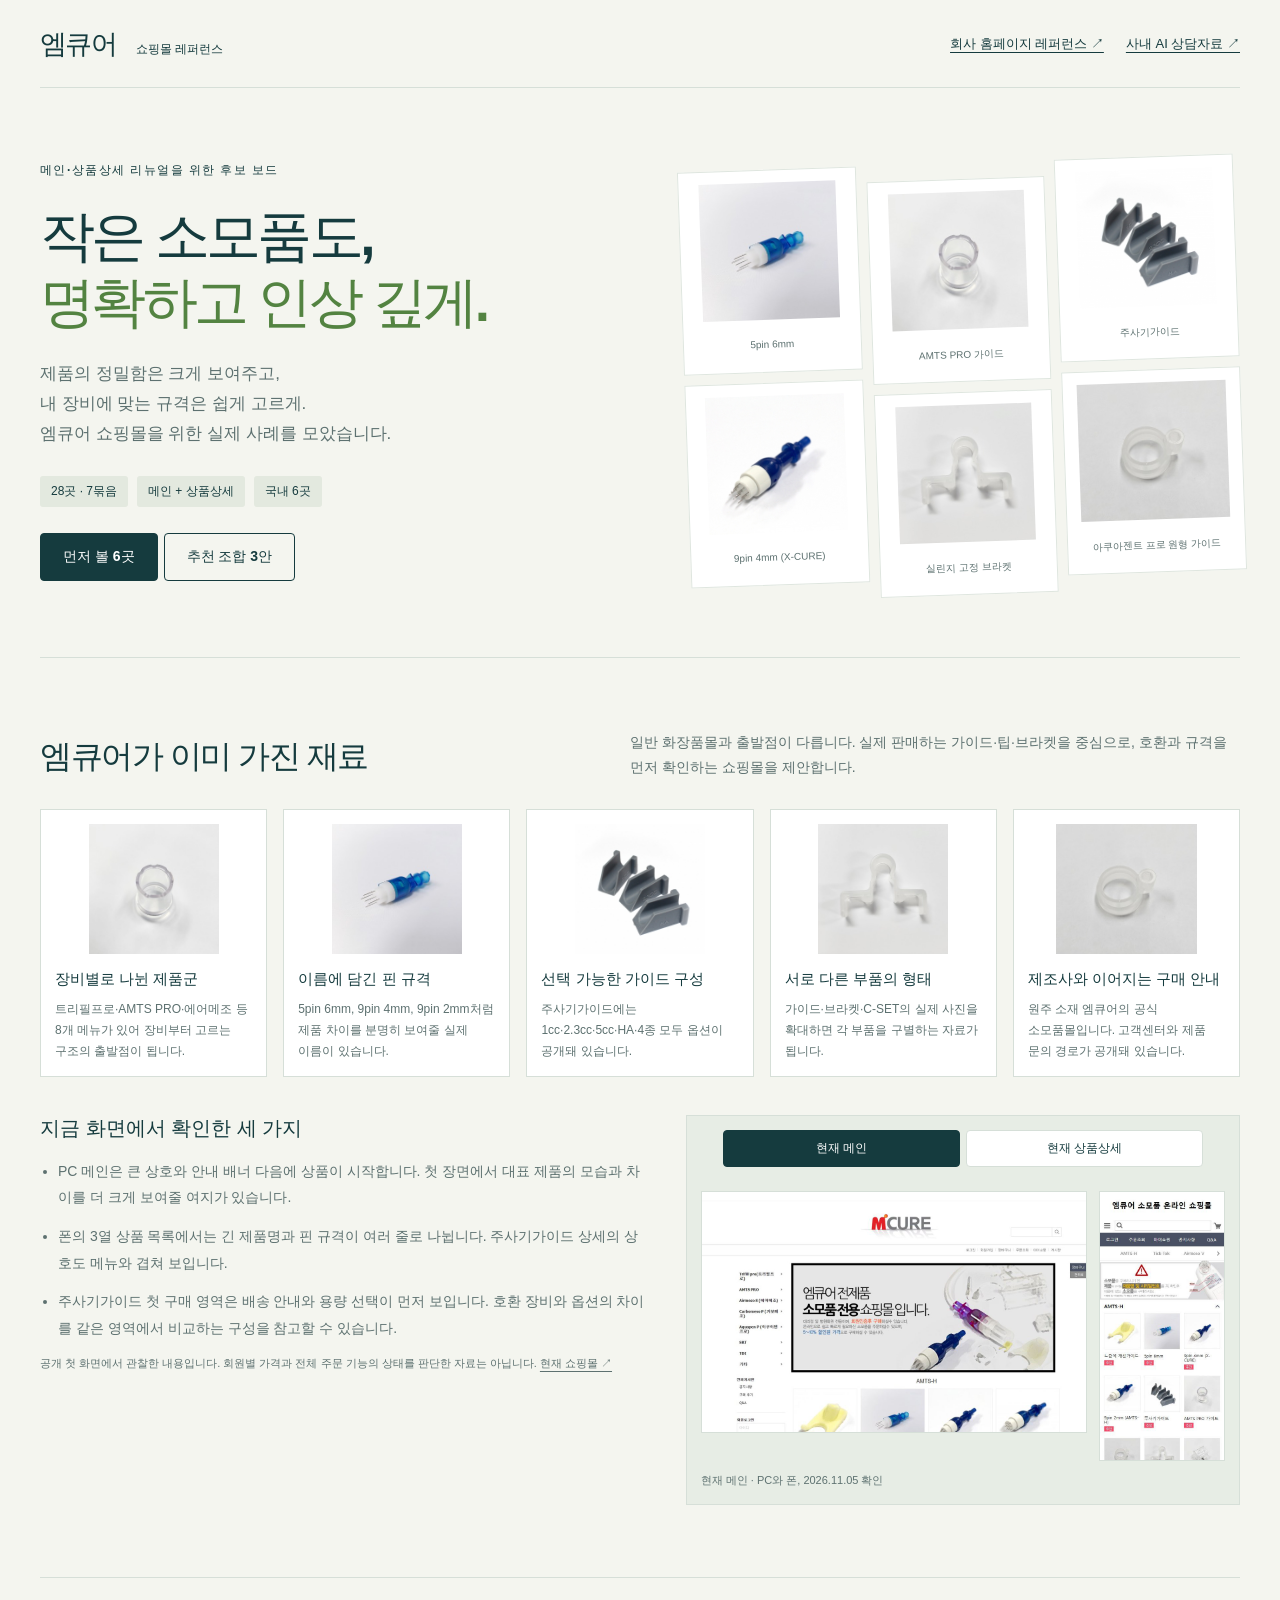
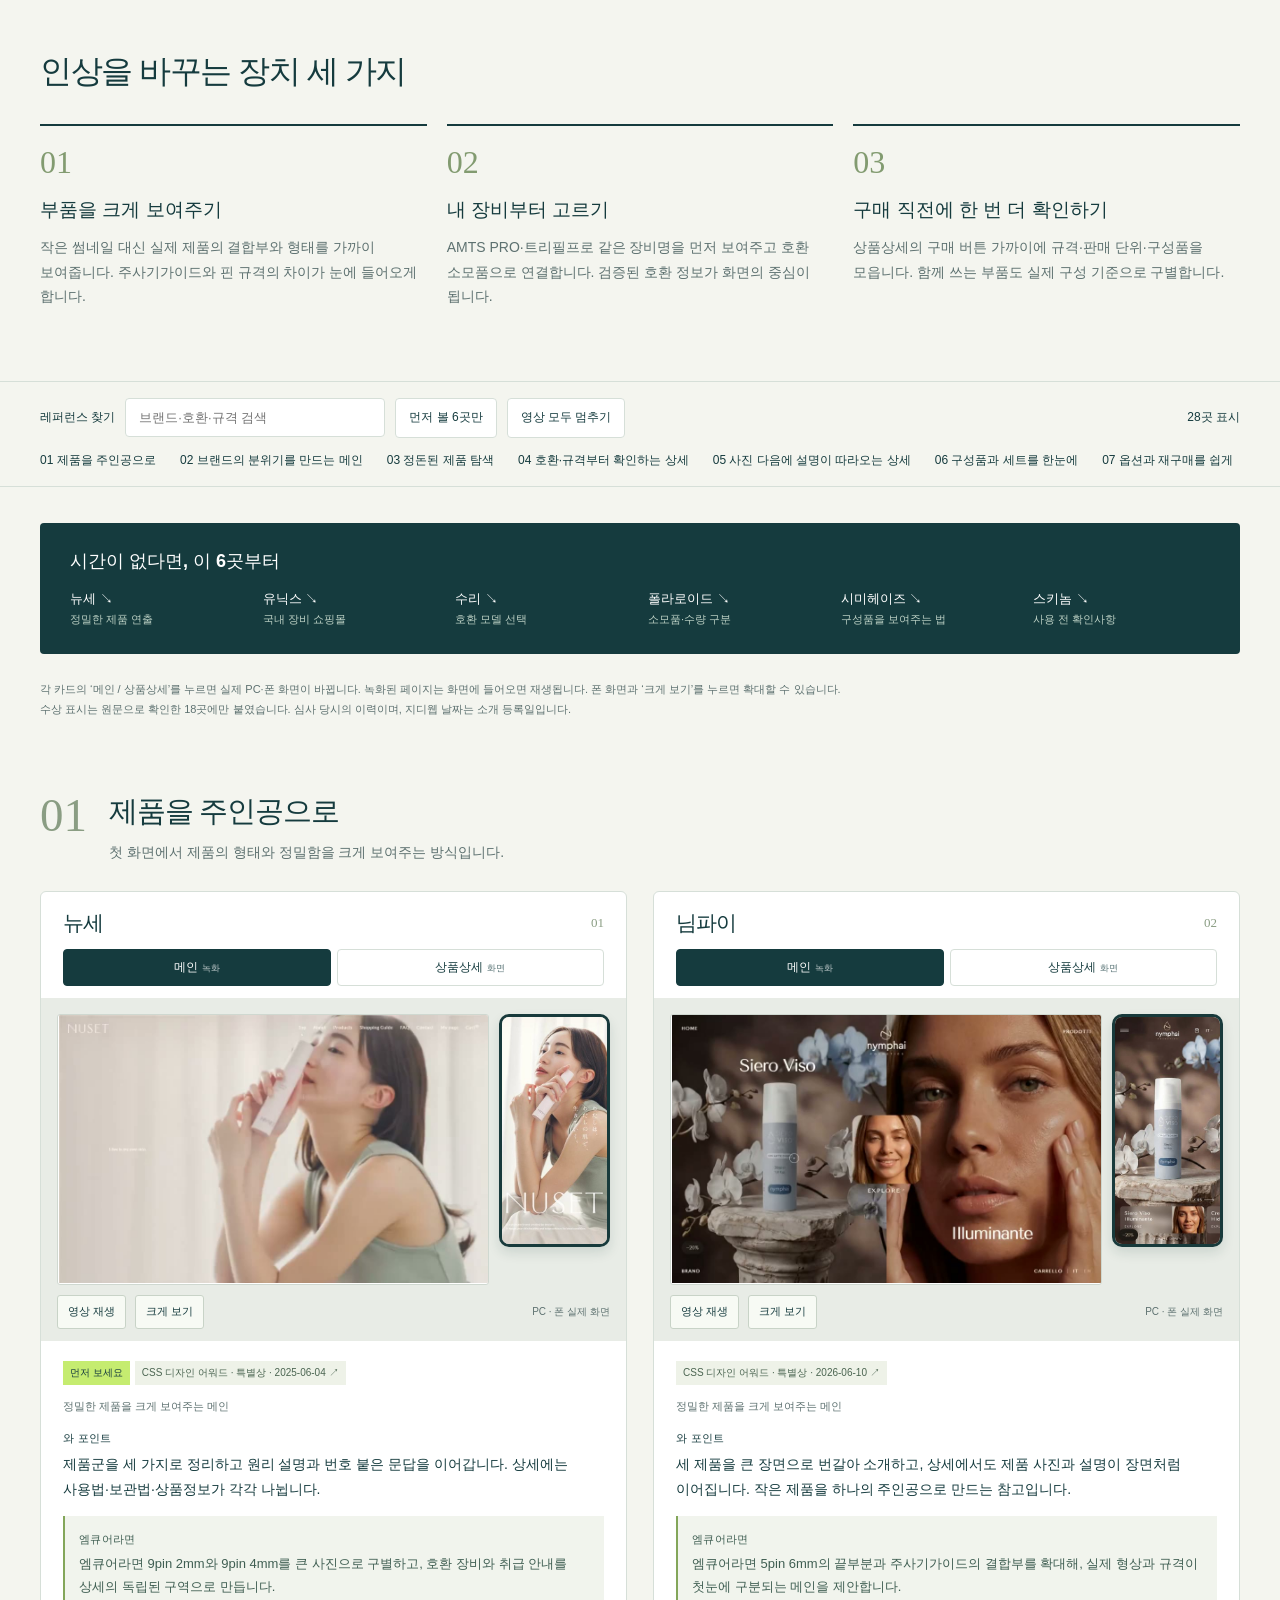
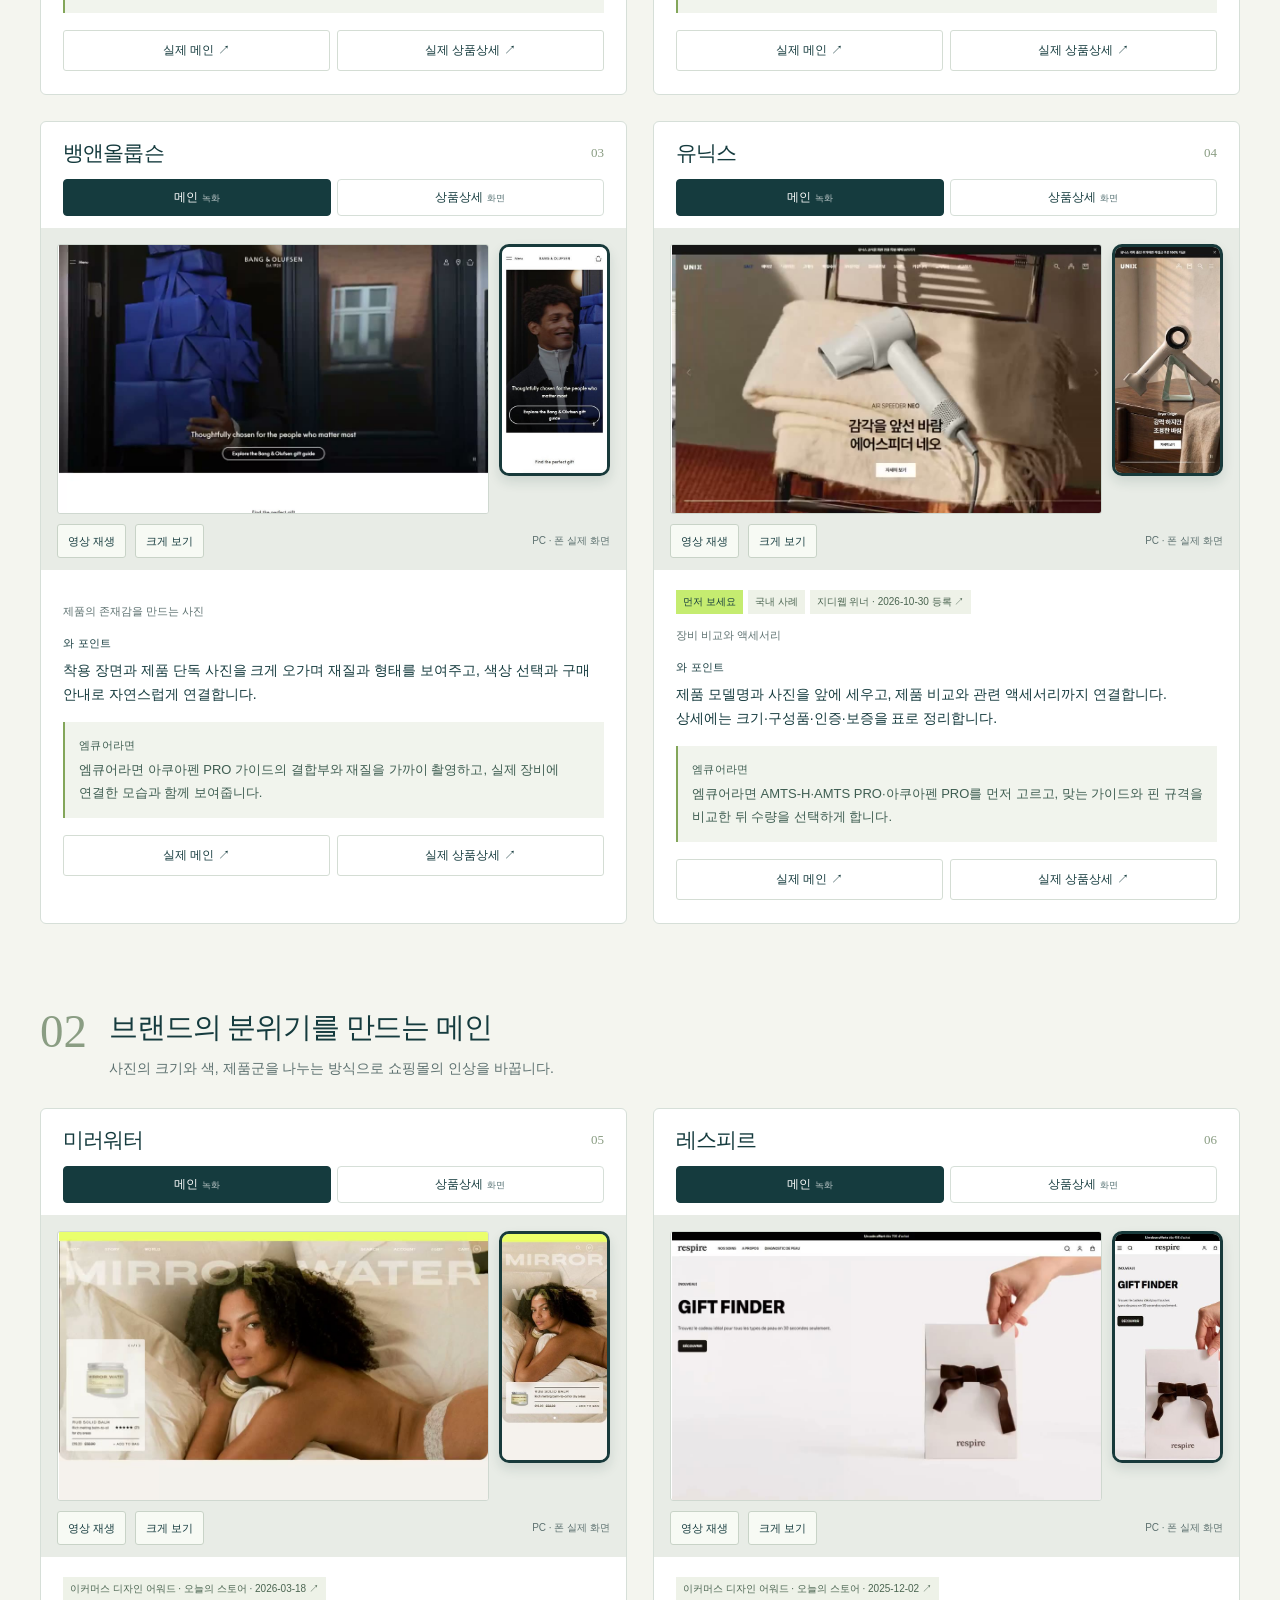
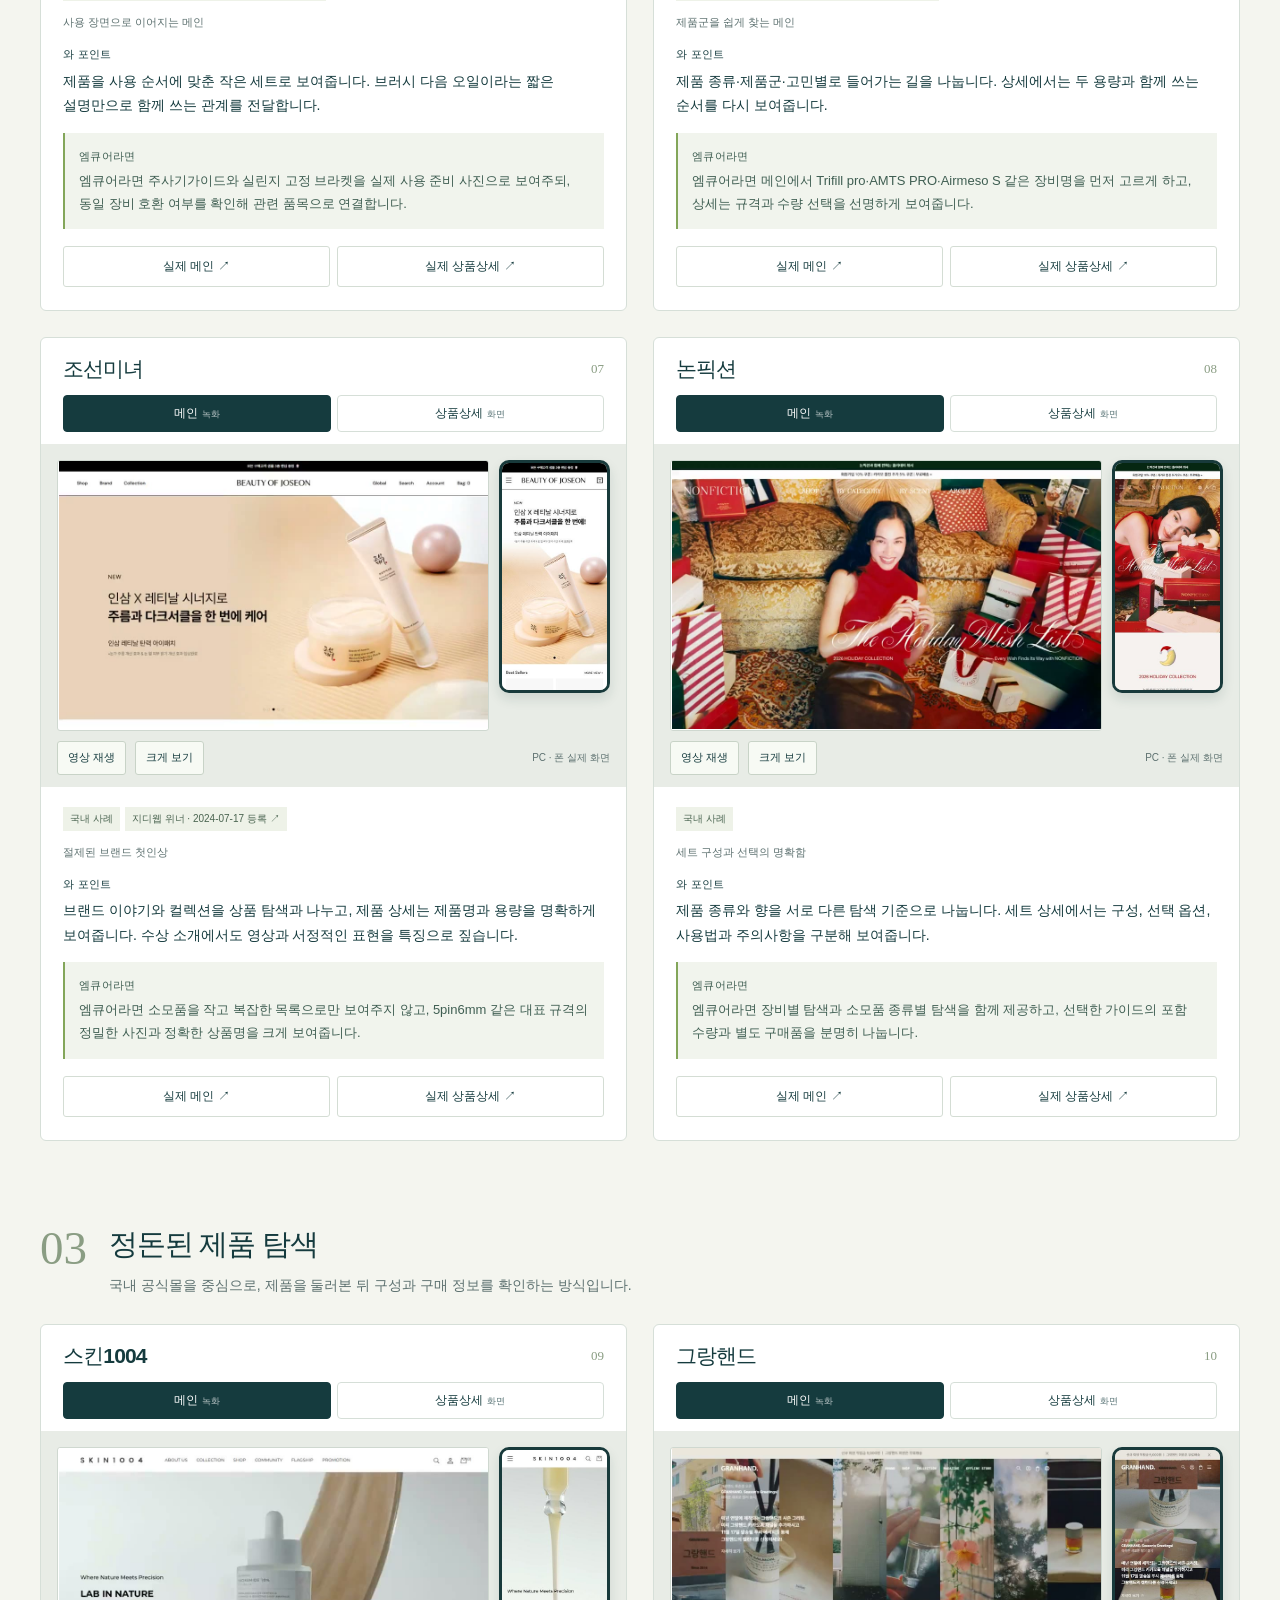
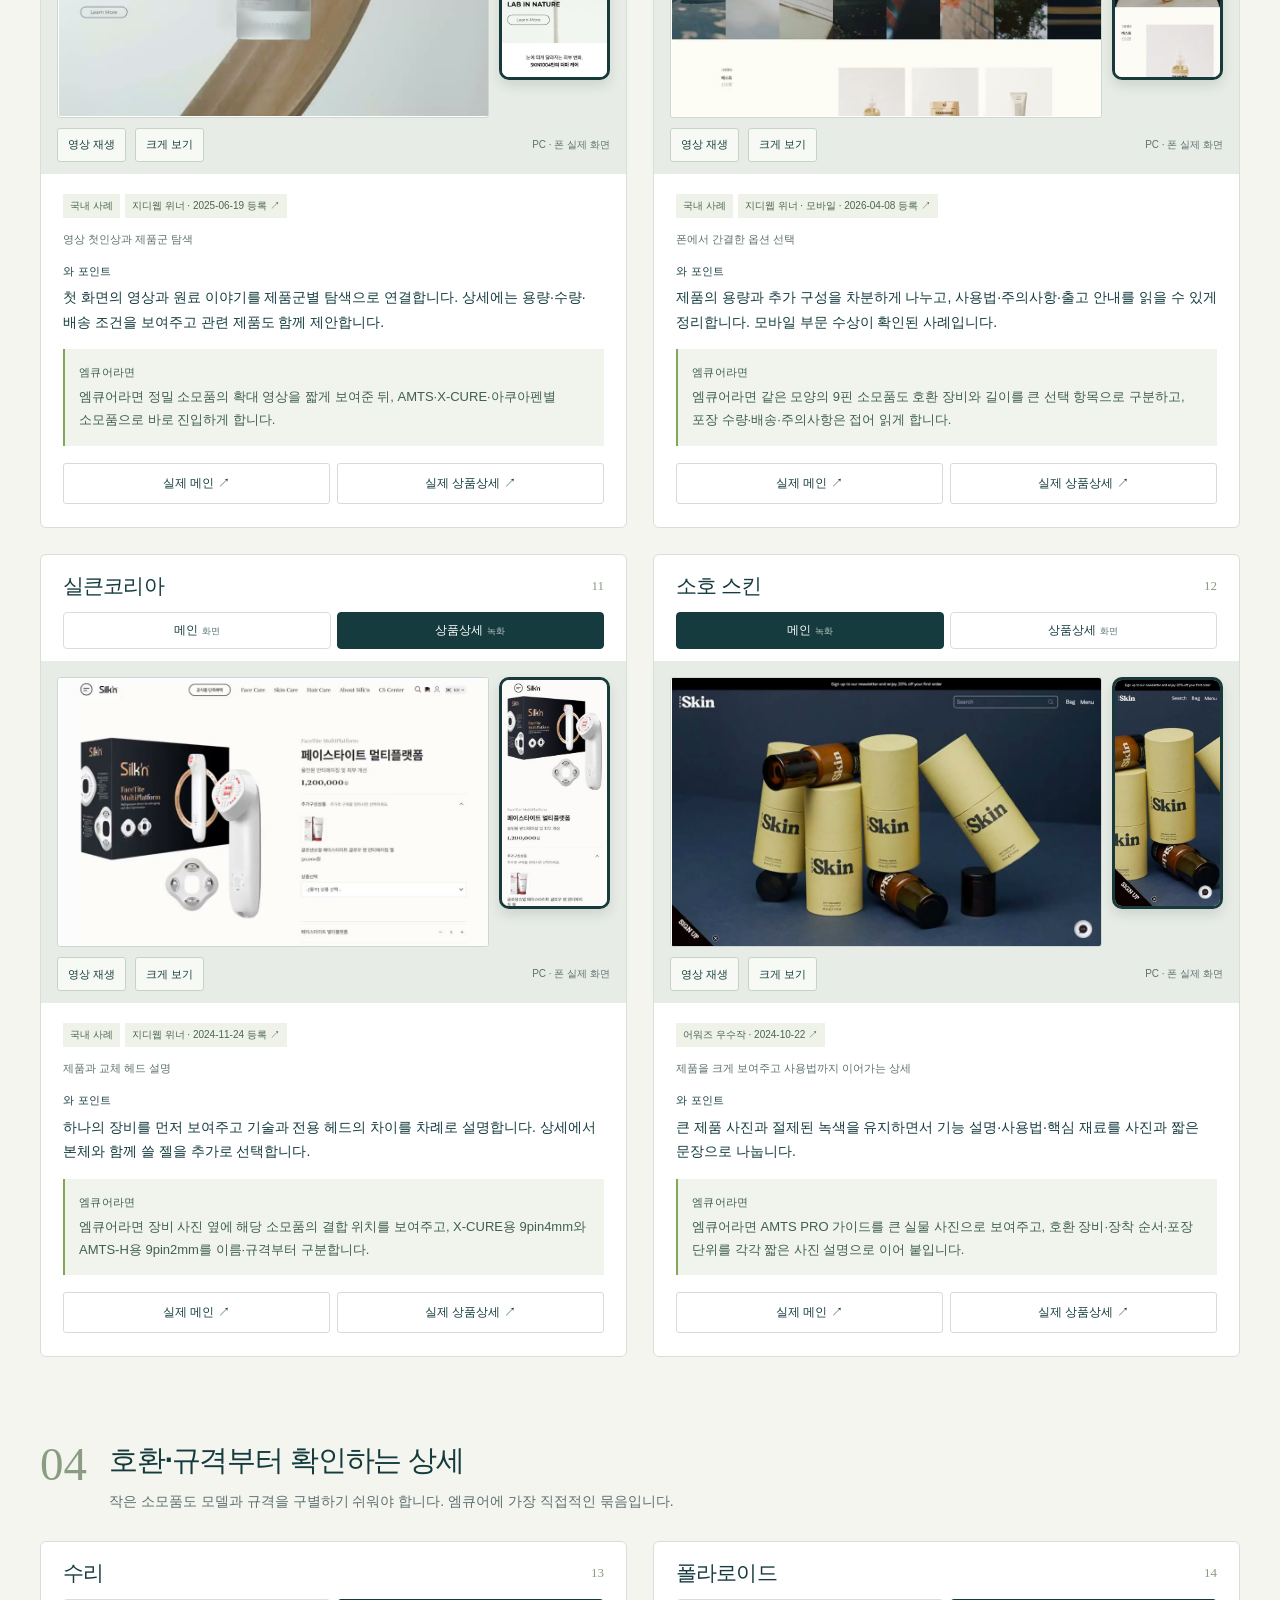
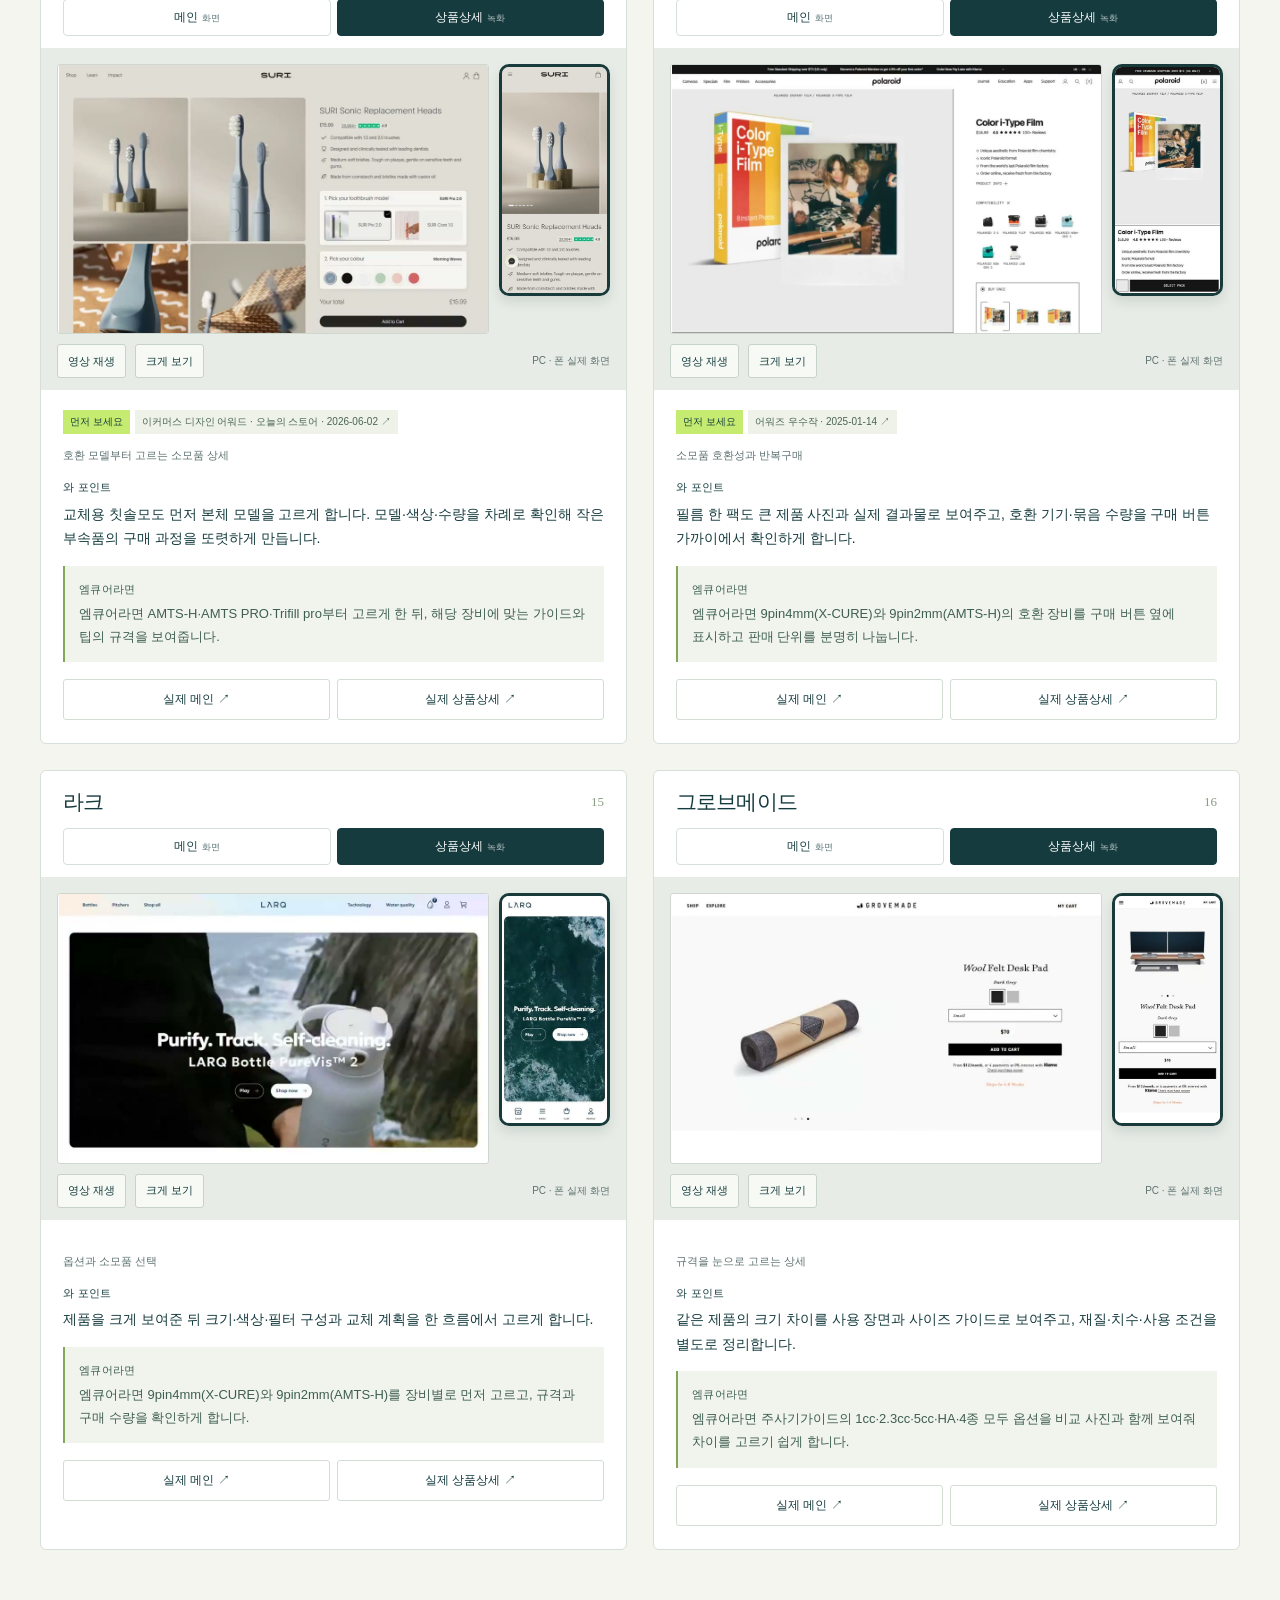
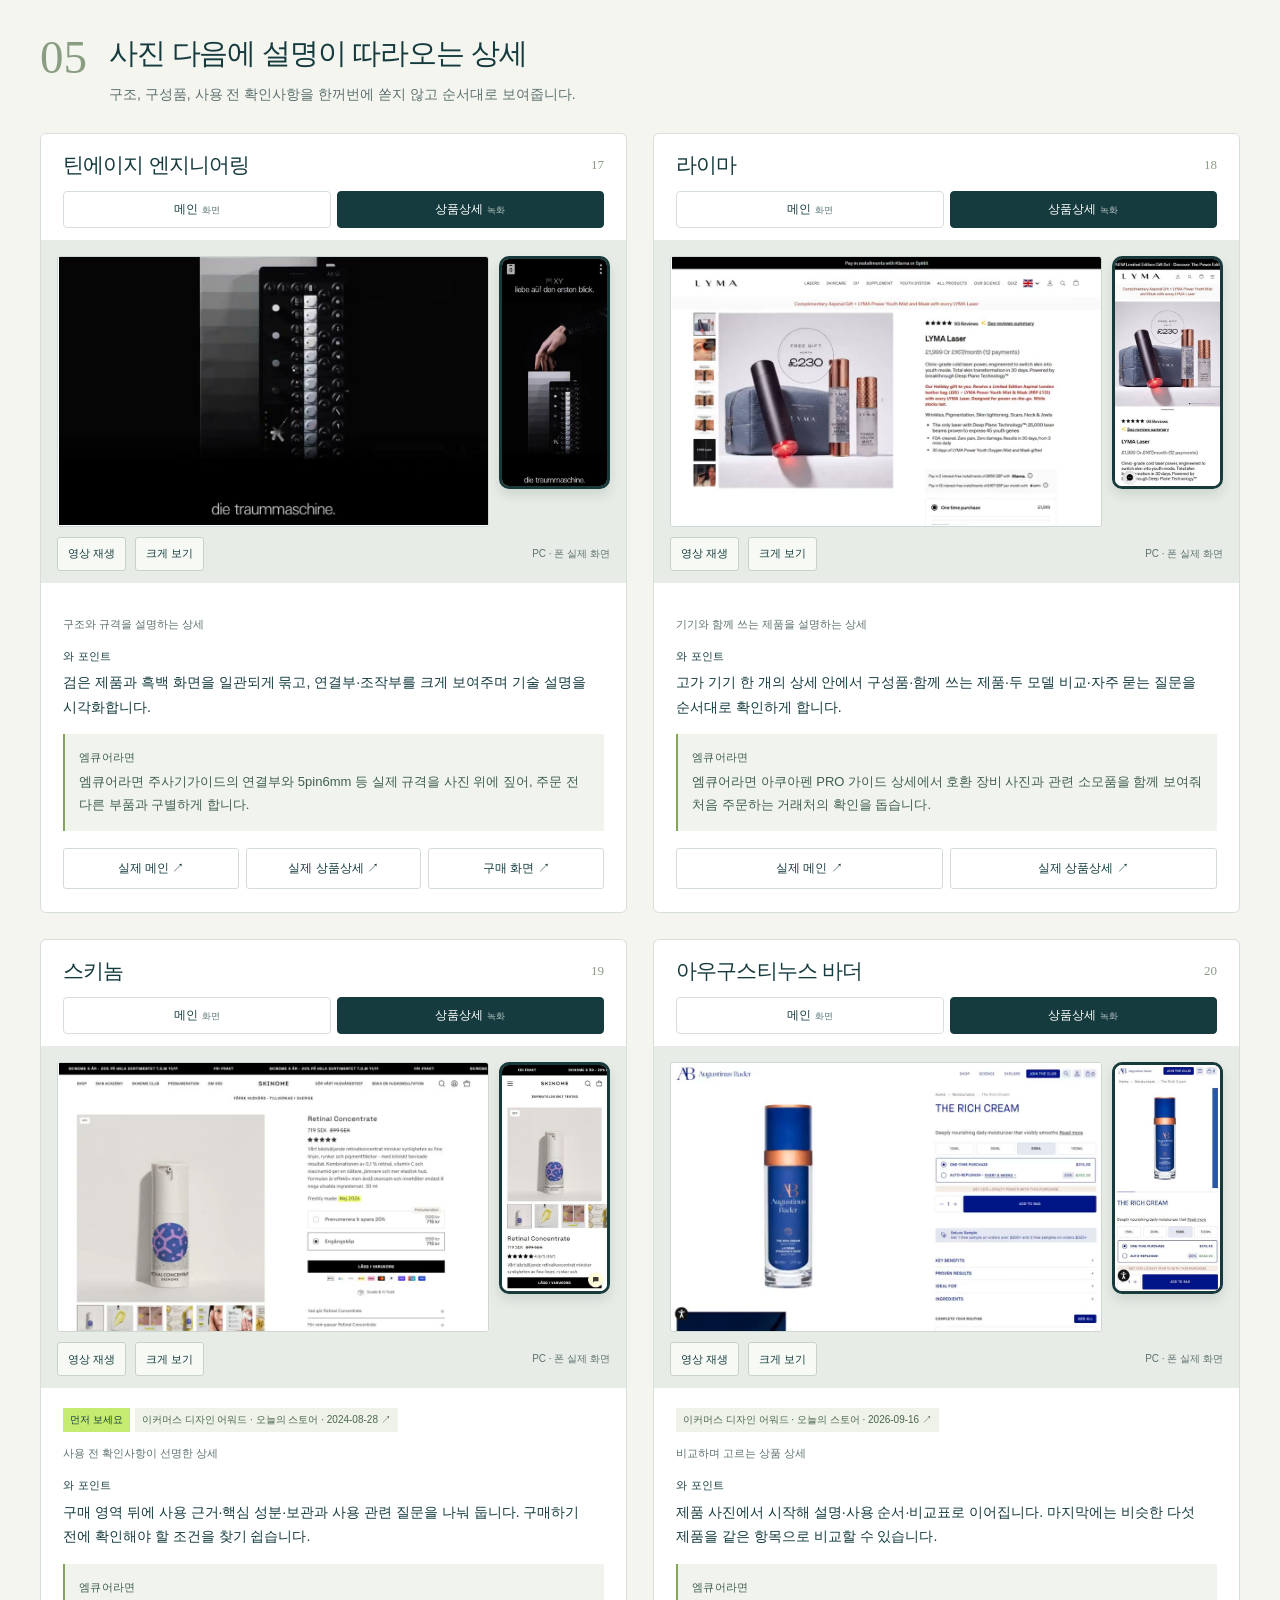
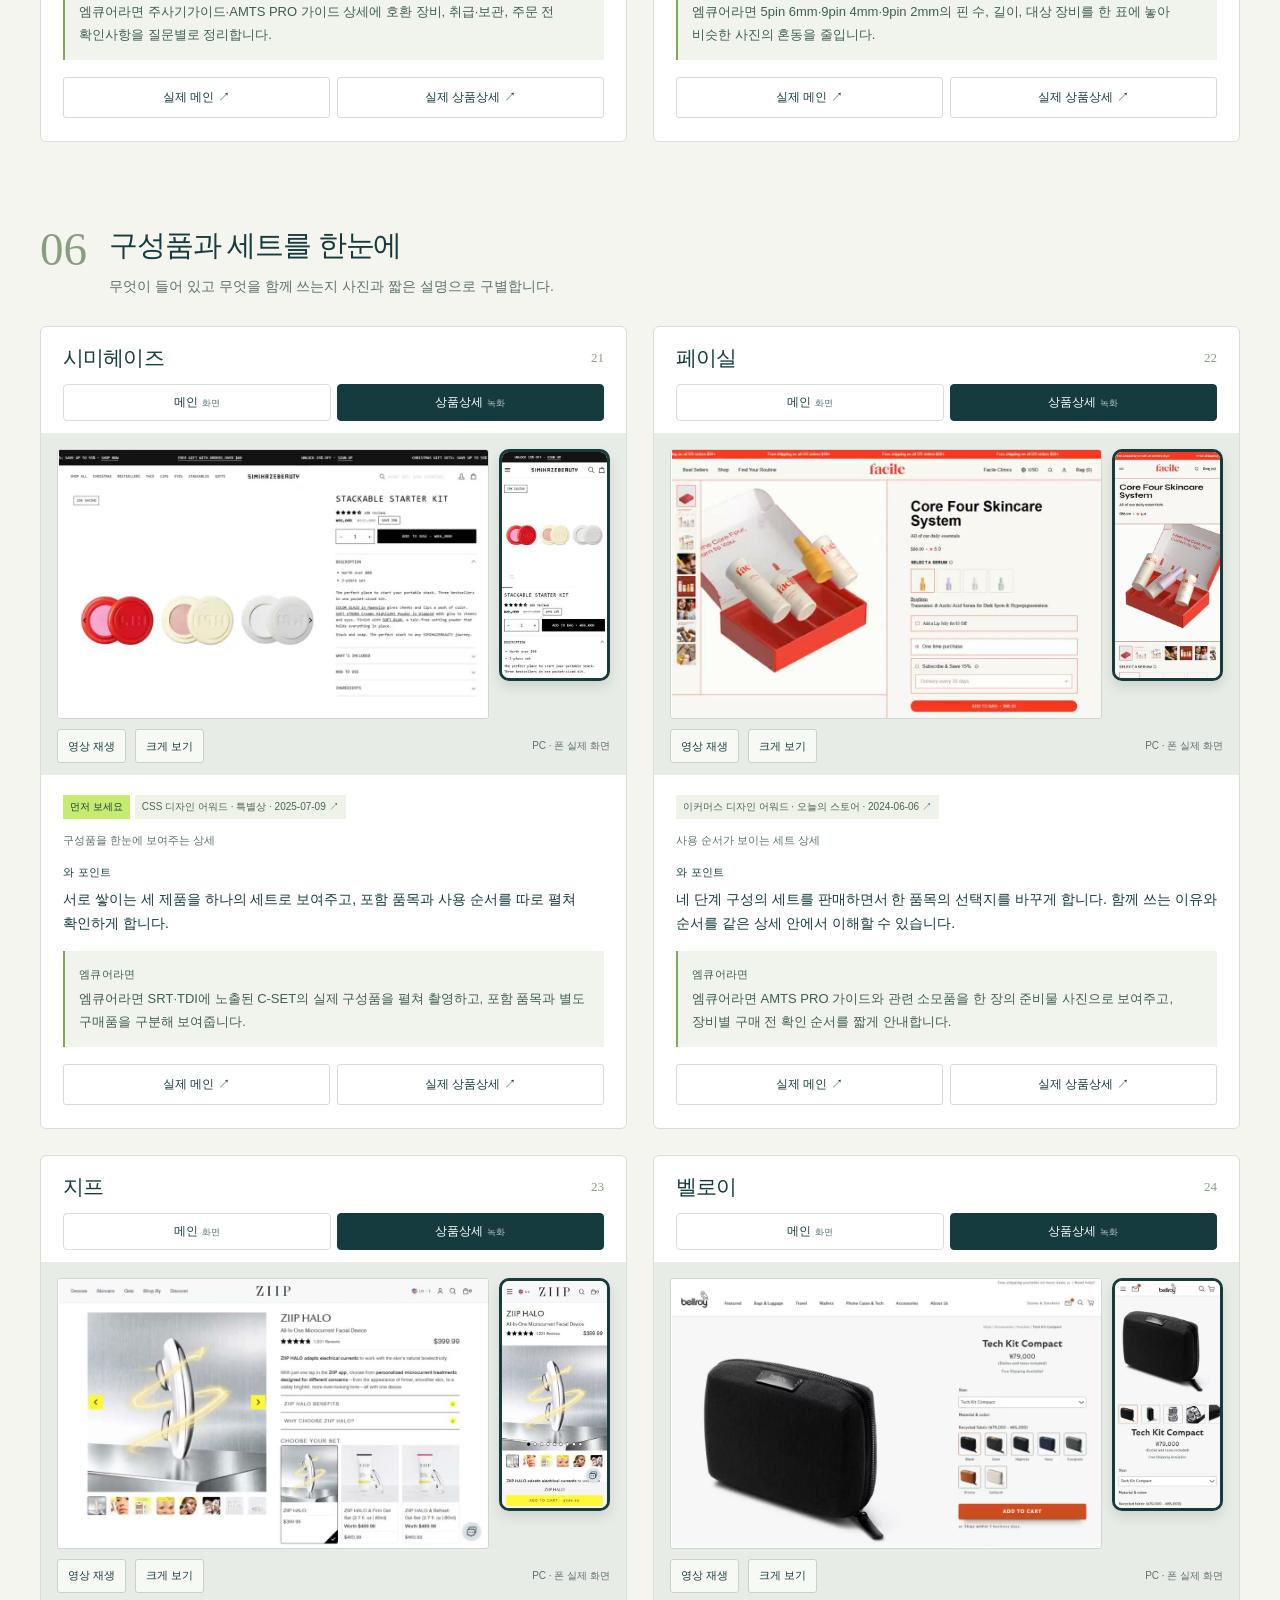
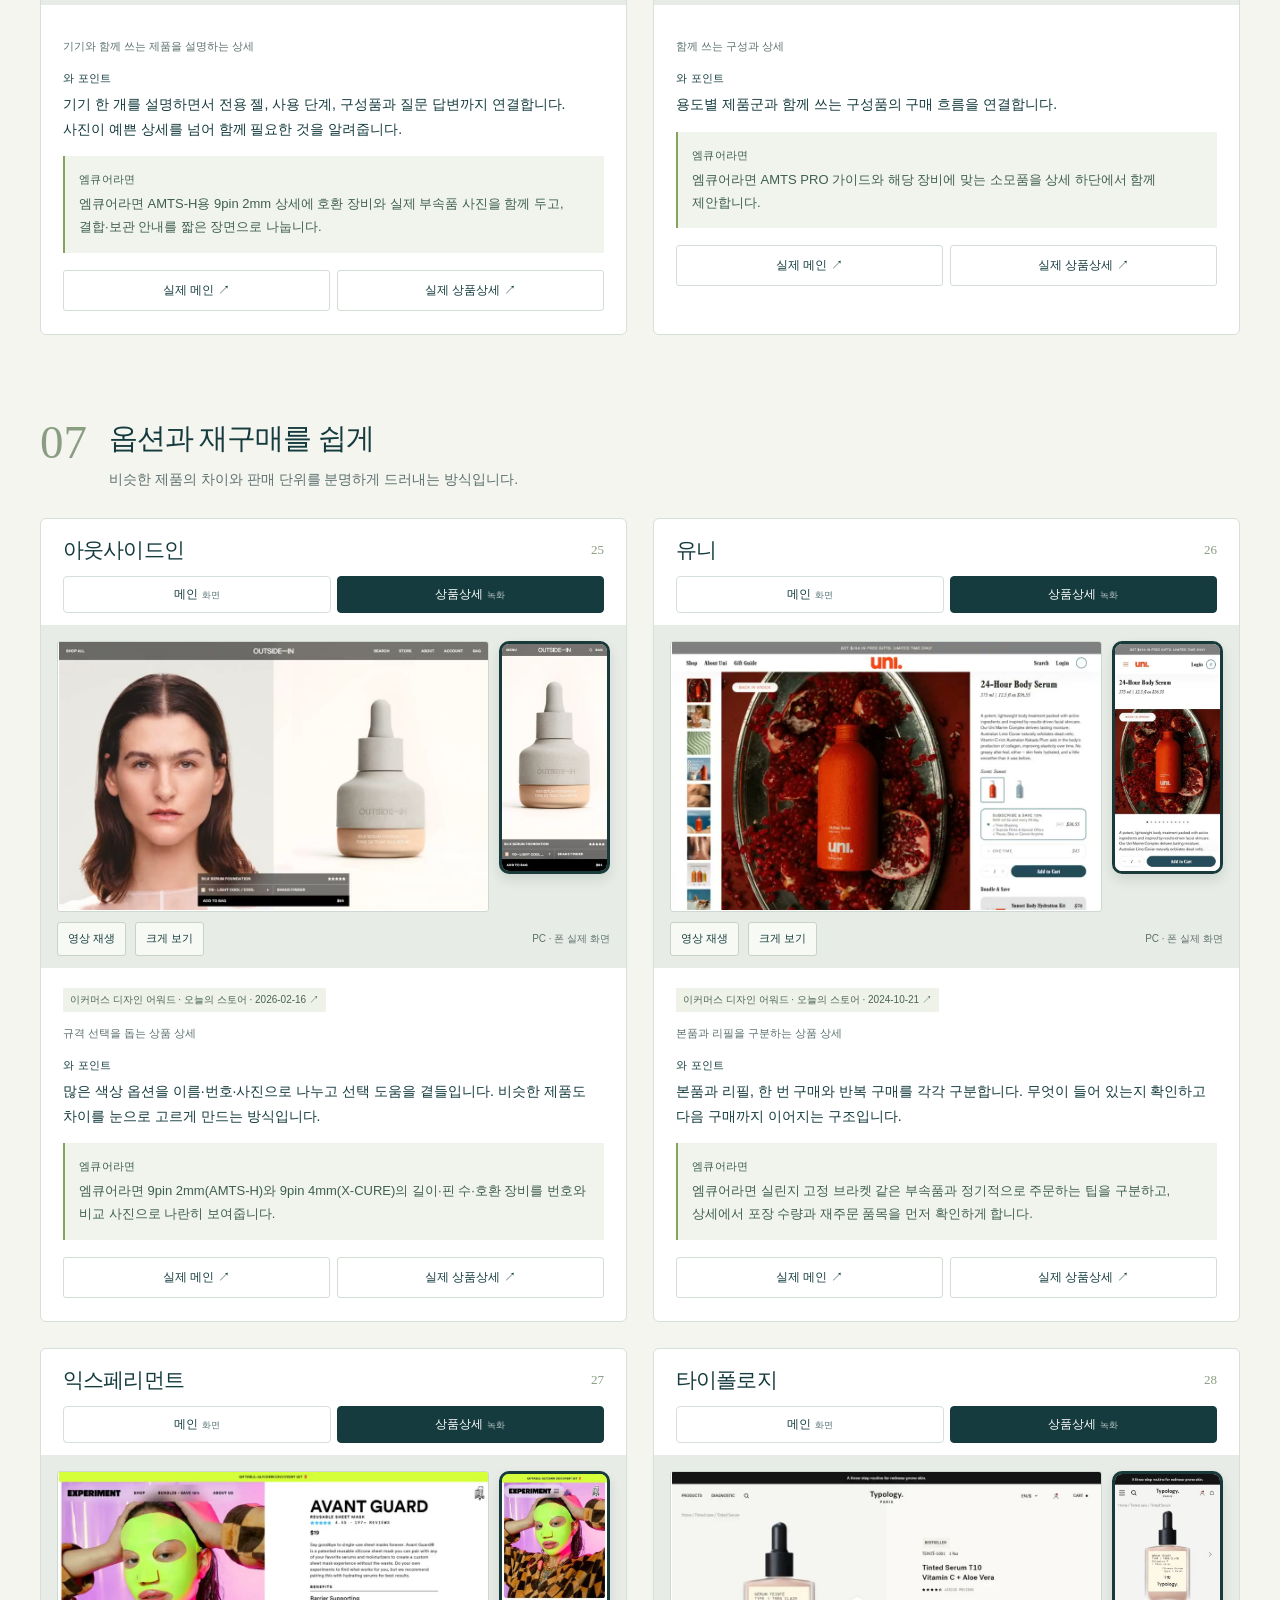
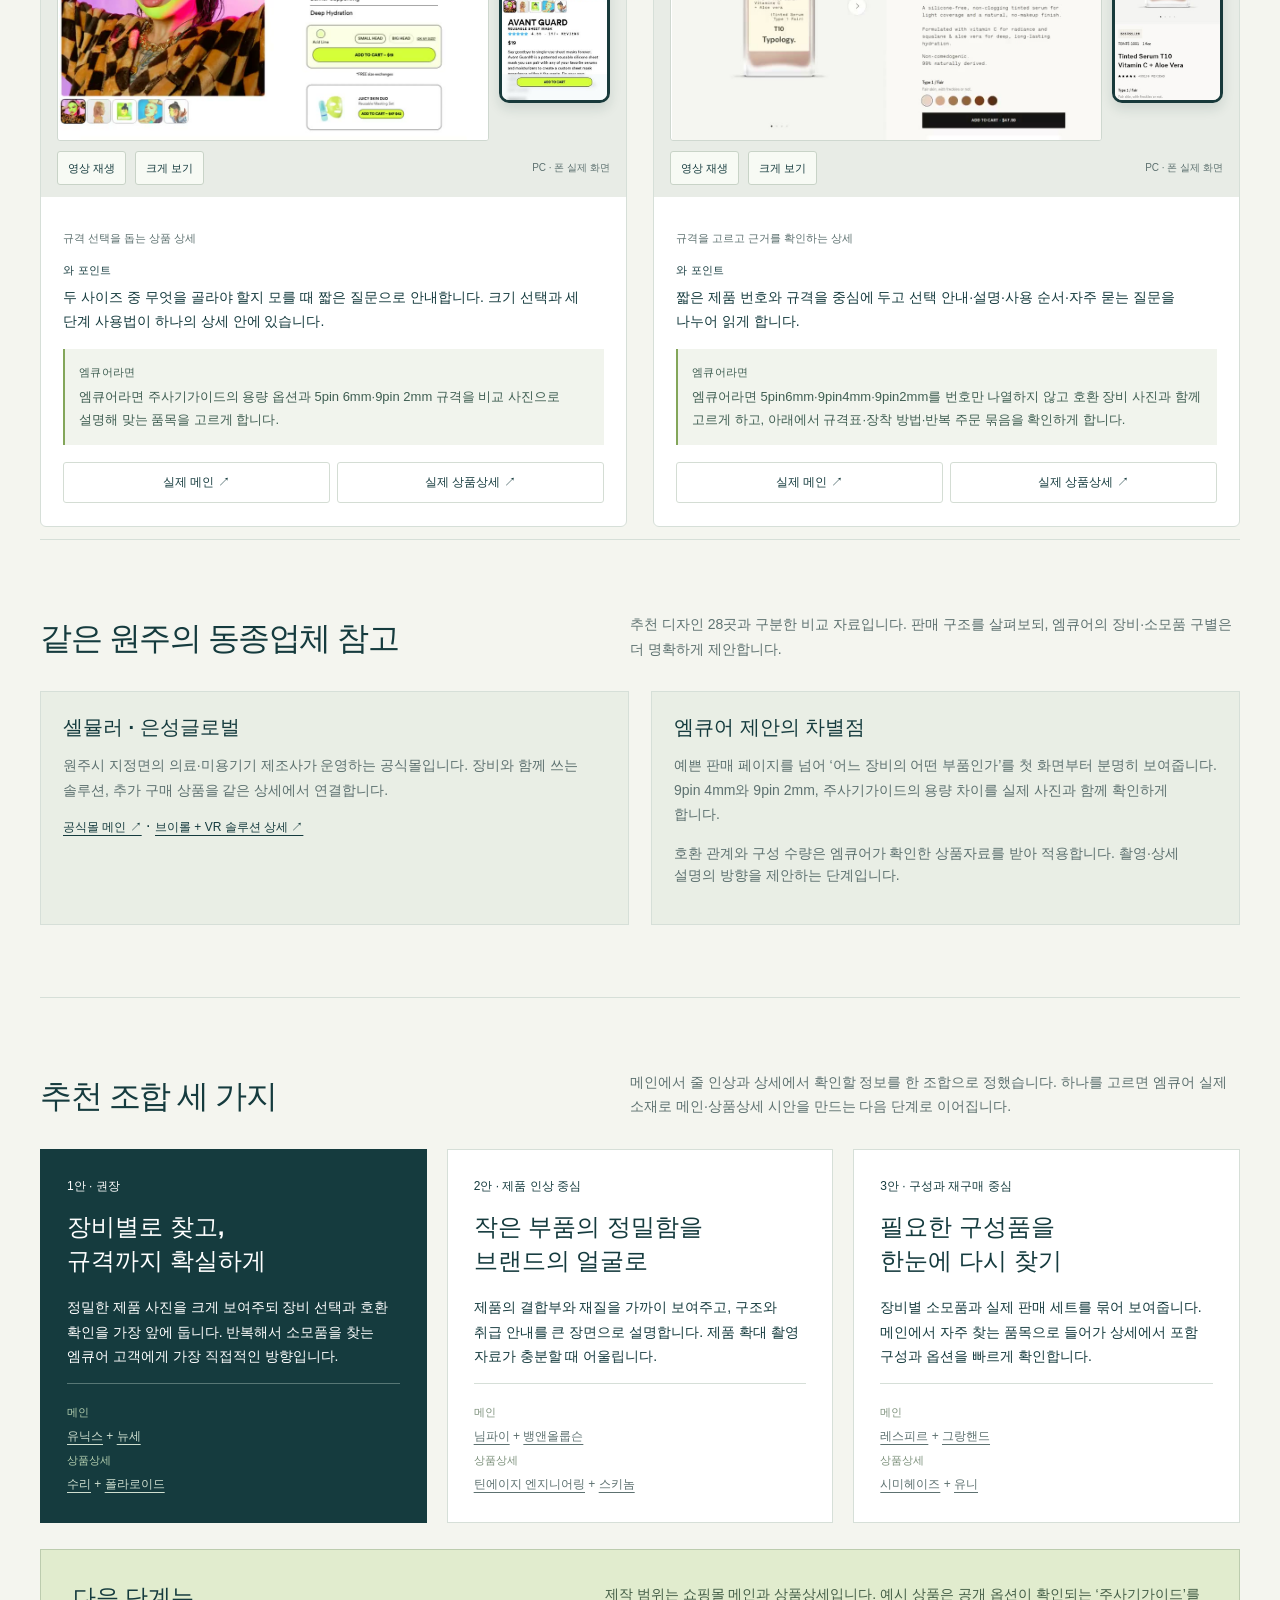
==== index.html @ 89c59ba8 "엠큐어 쇼핑몰 메인과 상품상세 레퍼런스 정리" ====
<!doctype html><html lang="ko"><head><meta charset="utf-8"><meta name="viewport" content="width=device-width,initial-scale=1"><meta name="robots" content="noindex,nofollow"><meta name="description" content="엠큐어 소모품 쇼핑몰의 메인과 상품상세 리뉴얼을 위한 실제 레퍼런스 28곳. 화면·영상·추천 조합을 비교합니다."><meta name="theme-color" content="#153b3e"><title>엠큐어 쇼핑몰 메인·상품상세 레퍼런스</title><link rel="stylesheet" href="style.css"></head><body><header class="top wrap"><a class="wordmark" href="./">엠큐어 <small>쇼핑몰 레퍼런스</small></a><nav class="toplinks" aria-label="관련 제안자료"><a href="https://honest-family.github.io/mcure-references/" target="_blank" rel="noopener">회사 홈페이지 레퍼런스 ↗</a><a href="https://honest-family.github.io/mcure-references/consultation.html" target="_blank" rel="noopener">사내 AI 상담자료 ↗</a></nav></header><main><section class="hero wrap"><div><p class="eyebrow">메인·상품상세 리뉴얼을 위한 후보 보드</p><h1>작은 소모품도,<br><em>명확하고 인상 깊게.</em></h1><p class="lead">제품의 정밀함은 크게 보여주고,<br>내 장비에 맞는 규격은 쉽게 고르게.<br>엠큐어 쇼핑몰을 위한 실제 사례를 모았습니다.</p><div class="hero-meta"><span>28곳 · 7묶음</span><span>메인 + 상품상세</span><span>국내 6곳</span></div><a class="cta" href="#picks">먼저 볼 6곳</a><a class="cta light" href="#directions">추천 조합 3안</a></div><div class="mosaic" aria-label="엠큐어가 실제 판매하는 소모품"><figure><img src="img/product-2.jpg" alt="엠큐어 5pin 6mm"><figcaption>5pin 6mm</figcaption></figure><figure><img src="img/product-6.jpg" alt="엠큐어 AMTS PRO 가이드"><figcaption>AMTS PRO 가이드</figcaption></figure><figure><img src="img/product-5.jpg" alt="엠큐어 주사기가이드"><figcaption>주사기가이드</figcaption></figure><figure><img src="img/product-3.jpg" alt="엠큐어 9pin 4mm (X-CURE)"><figcaption>9pin 4mm (X-CURE)</figcaption></figure><figure><img src="img/product-8.jpg" alt="엠큐어 실린지 고정 브라켓"><figcaption>실린지 고정 브라켓</figcaption></figure><figure><img src="img/product-7.jpg" alt="엠큐어 아쿠아젠트 프로 원형 가이드"><figcaption>아쿠아젠트 프로 원형 가이드</figcaption></figure></div></section>
<section class="section wrap" id="materials"><div class="section-head"><h2>엠큐어가 이미 가진 재료</h2><p>일반 화장품몰과 출발점이 다릅니다. 실제 판매하는 가이드·팁·브라켓을 중심으로, 호환과 규격을 먼저 확인하는 쇼핑몰을 제안합니다.</p></div><div class="strengths"><article class="strength"><img src="img/product-6.jpg" alt="AMTS PRO 가이드" loading="lazy"><h3>장비별로 나뉜 제품군</h3><p>트리필프로·AMTS PRO·에어메조 등 8개 메뉴가 있어 장비부터 고르는 구조의 출발점이 됩니다.</p></article><article class="strength"><img src="img/product-2.jpg" alt="5pin 6mm" loading="lazy"><h3>이름에 담긴 핀 규격</h3><p>5pin 6mm, 9pin 4mm, 9pin 2mm처럼 제품 차이를 분명히 보여줄 실제 이름이 있습니다.</p></article><article class="strength"><img src="img/product-5.jpg" alt="주사기가이드" loading="lazy"><h3>선택 가능한 가이드 구성</h3><p>주사기가이드에는 1cc·2.3cc·5cc·HA·4종 모두 옵션이 공개돼 있습니다.</p></article><article class="strength"><img src="img/product-8.jpg" alt="실린지 고정 브라켓" loading="lazy"><h3>서로 다른 부품의 형태</h3><p>가이드·브라켓·C-SET의 실제 사진을 확대하면 각 부품을 구별하는 자료가 됩니다.</p></article><article class="strength"><img src="img/product-7.jpg" alt="아쿠아젠트 프로 원형 가이드" loading="lazy"><h3>제조사와 이어지는 구매 안내</h3><p>원주 소재 엠큐어의 공식 소모품몰입니다. 고객센터와 제품 문의 경로가 공개돼 있습니다.</p></article></div><div class="current"><div><h3>지금 화면에서 확인한 세 가지</h3><ul><li>PC 메인은 큰 상호와 안내 배너 다음에 상품이 시작합니다. 첫 장면에서 대표 제품의 모습과 차이를 더 크게 보여줄 여지가 있습니다.</li><li>폰의 3열 상품 목록에서는 긴 제품명과 핀 규격이 여러 줄로 나뉩니다. 주사기가이드 상세의 상호도 메뉴와 겹쳐 보입니다.</li><li>주사기가이드 첫 구매 영역은 배송 안내와 용량 선택이 먼저 보입니다. 호환 장비와 옵션의 차이를 같은 영역에서 비교하는 구성을 참고할 수 있습니다.</li></ul><p class="tiny">공개 첫 화면에서 관찰한 내용입니다. 회원별 가격과 전체 주문 기능의 상태를 판단한 자료는 아닙니다. <a href="https://www.mcure1.co.kr/index.html" target="_blank" rel="noopener">현재 쇼핑몰 ↗</a></p></div><div class="current-media"><div class="tabs" role="tablist" aria-label="현재 엠큐어 화면"><button type="button" role="tab" data-current="main" aria-selected="true">현재 메인</button><button type="button" role="tab" data-current="detail" aria-selected="false">현재 상품상세</button></div><div class="current-shots"><img src="cap/mcure-main.jpg" alt="현재 엠큐어 메인 PC 화면" loading="lazy"><img class="current-phone" src="cap/mcure-main_m.jpg" alt="현재 엠큐어 메인 폰 화면" loading="lazy"></div><p class="caption" id="current-caption">현재 메인 · PC와 폰, 2026.11.05 확인</p></div></div></section>
<section class="section wrap"><div class="section-head"><h2>인상을 바꾸는 장치 세 가지</h2></div><div class="devices"><article class="device"><span>01</span><h3>부품을 크게 보여주기</h3><p>작은 썸네일 대신 실제 제품의 결합부와 형태를 가까이 보여줍니다. 주사기가이드와 핀 규격의 차이가 눈에 들어오게 합니다.</p></article><article class="device"><span>02</span><h3>내 장비부터 고르기</h3><p>AMTS PRO·트리필프로 같은 장비명을 먼저 보여주고 호환 소모품으로 연결합니다. 검증된 호환 정보가 화면의 중심이 됩니다.</p></article><article class="device"><span>03</span><h3>구매 직전에 한 번 더 확인하기</h3><p>상품상세의 구매 버튼 가까이에 규격·판매 단위·구성품을 모읍니다. 함께 쓰는 부품도 실제 구성 기준으로 구별합니다.</p></article></div></section>
<div class="navigator"><div class="wrap nav-inner"><div class="filters"><label for="ref-search">레퍼런스 찾기</label><input id="ref-search" type="search" placeholder="브랜드·호환·규격 검색"><button id="picks-only" type="button" aria-pressed="false">먼저 볼 6곳만</button><button id="motion-toggle" type="button" aria-pressed="false">영상 모두 멈추기</button><span id="result-count">28곳 표시</span></div><nav class="groupnav" aria-label="레퍼런스 묶음"><a href="#g-hero">01 제품을 주인공으로</a><a href="#g-material">02 브랜드의 분위기를 만드는 메인</a><a href="#g-korea">03 정돈된 제품 탐색</a><a href="#g-compatibility">04 호환·규격부터 확인하는 상세</a><a href="#g-information">05 사진 다음에 설명이 따라오는 상세</a><a href="#g-sets">06 구성품과 세트를 한눈에</a><a href="#g-options">07 옵션과 재구매를 쉽게</a></nav></div></div>
<div class="wrap"><aside class="picks" id="picks"><h2>시간이 없다면, 이 6곳부터</h2><div class="picklinks"><a href="#ref-nuset">뉴세 ↘<small>정밀한 제품 연출</small></a><a href="#ref-unix">유닉스 ↘<small>국내 장비 쇼핑몰</small></a><a href="#ref-suri">수리 ↘<small>호환 모델 선택</small></a><a href="#ref-polaroid">폴라로이드 ↘<small>소모품·수량 구분</small></a><a href="#ref-simihaze">시미헤이즈 ↘<small>구성품을 보여주는 법</small></a><a href="#ref-skinome">스키놈 ↘<small>사용 전 확인사항</small></a></div></aside><p class="award-note">각 카드의 ‘메인 / 상품상세’를 누르면 실제 PC·폰 화면이 바뀝니다. 녹화된 페이지는 화면에 들어오면 재생됩니다. 폰 화면과 ‘크게 보기’를 누르면 확대할 수 있습니다.<br>수상 표시는 원문으로 확인한 18곳에만 붙였습니다. 심사 당시의 이력이며, 지디웹 날짜는 소개 등록일입니다.</p><p id="empty" class="empty" hidden>조건에 맞는 사례가 없습니다. 검색어나 ‘먼저 볼 6곳만’을 해제해 주세요.</p><section class="group" id="g-hero"><div class="ghead"><span class="gnum">01</span><div><h2>제품을 주인공으로</h2><p>첫 화면에서 제품의 형태와 정밀함을 크게 보여주는 방식입니다.</p></div></div><div class="cards"><article class="ref" id="ref-nuset" data-pick="true"><div class="card-top"><h3>뉴세</h3><span class="index">01</span></div><div class="tabs" role="tablist" aria-label="뉴세 페이지 비교"><button type="button" data-panel="nuset-main" role="tab" aria-controls="nuset-main" aria-selected="true">메인<small>녹화</small></button><button type="button" data-panel="nuset-detail" role="tab" aria-controls="nuset-detail" aria-selected="false">상품상세<small>화면</small></button></div><div class="panel" id="nuset-main" role="tabpanel" ><div class="media-stage"><div class="desktop"><video muted playsinline loop preload="none" poster="cap/nuset-main.jpg" data-src="cap/nuset-main.mp4" aria-label="뉴세 메인 실제 녹화"></video></div><img class="phone" loading="lazy" src="cap/nuset-main_m.jpg" alt="뉴세 메인 폰 화면"></div><div class="media-controls"><button type="button" data-play>영상 재생</button><button type="button" data-enlarge="뉴세 · 메인">크게 보기</button><span>PC · 폰 실제 화면</span></div></div><div class="panel" id="nuset-detail" role="tabpanel" hidden><div class="media-stage"><div class="desktop"><img src="cap/nuset-detail.jpg" alt="뉴세 상품상세 PC 화면" loading="lazy"></div><img class="phone" loading="lazy" src="cap/nuset-detail_m.jpg" alt="뉴세 상품상세 폰 화면"></div><div class="media-controls"><button type="button" data-enlarge="뉴세 · 상품상세">크게 보기</button><span>PC · 폰 실제 화면</span></div></div><div class="body"><div class="badges"><span class="badge pick">먼저 보세요</span><a class="badge" href="https://cssdesignawards.com/sites/nuset/47585/" target="_blank" rel="noopener">CSS 디자인 어워드 · 특별상 · 2025-06-04 ↗</a></div><p class="meta">정밀한 제품을 크게 보여주는 메인</p><p class="wow"><b>와 포인트</b>제품군을 세 가지로 정리하고 원리 설명과 번호 붙은 문답을 이어갑니다. 상세에는 사용법·보관법·상품정보가 각각 나뉩니다.</p><p class="map"><b>엠큐어라면</b>엠큐어라면 9pin 2mm와 9pin 4mm를 큰 사진으로 구별하고, 호환 장비와 취급 안내를 상세의 독립된 구역으로 만듭니다.</p><div class="links"><a href="https://nuset.jp/" target="_blank" rel="noopener">실제 메인 ↗</a><a href="https://nuset.jp/products/skincare-essence-r" target="_blank" rel="noopener">실제 상품상세 ↗</a></div></div></article><article class="ref" id="ref-nymphai" data-pick="false"><div class="card-top"><h3>님파이</h3><span class="index">02</span></div><div class="tabs" role="tablist" aria-label="님파이 페이지 비교"><button type="button" data-panel="nymphai-main" role="tab" aria-controls="nymphai-main" aria-selected="true">메인<small>녹화</small></button><button type="button" data-panel="nymphai-detail" role="tab" aria-controls="nymphai-detail" aria-selected="false">상품상세<small>화면</small></button></div><div class="panel" id="nymphai-main" role="tabpanel" ><div class="media-stage"><div class="desktop"><video muted playsinline loop preload="none" poster="cap/nymphai-main.jpg" data-src="cap/nymphai-main.mp4" aria-label="님파이 메인 실제 녹화"></video></div><img class="phone" loading="lazy" src="cap/nymphai-main_m.jpg" alt="님파이 메인 폰 화면"></div><div class="media-controls"><button type="button" data-play>영상 재생</button><button type="button" data-enlarge="님파이 · 메인">크게 보기</button><span>PC · 폰 실제 화면</span></div></div><div class="panel" id="nymphai-detail" role="tabpanel" hidden><div class="media-stage"><div class="desktop"><img src="cap/nymphai-detail.jpg" alt="님파이 상품상세 PC 화면" loading="lazy"></div><img class="phone" loading="lazy" src="cap/nymphai-detail_m.jpg" alt="님파이 상품상세 폰 화면"></div><div class="media-controls"><button type="button" data-enlarge="님파이 · 상품상세">크게 보기</button><span>PC · 폰 실제 화면</span></div></div><div class="body"><div class="badges"><a class="badge" href="https://www.cssdesignawards.com/sites/nymphai-cosmetics/49537/" target="_blank" rel="noopener">CSS 디자인 어워드 · 특별상 · 2026-06-10 ↗</a></div><p class="meta">정밀한 제품을 크게 보여주는 메인</p><p class="wow"><b>와 포인트</b>세 제품을 큰 장면으로 번갈아 소개하고, 상세에서도 제품 사진과 설명이 장면처럼 이어집니다. 작은 제품을 하나의 주인공으로 만드는 참고입니다.</p><p class="map"><b>엠큐어라면</b>엠큐어라면 5pin 6mm의 끝부분과 주사기가이드의 결합부를 확대해, 실제 형상과 규격이 첫눈에 구분되는 메인을 제안합니다.</p><div class="links"><a href="https://nymphaicosmetics.com/en" target="_blank" rel="noopener">실제 메인 ↗</a><a href="https://nymphaicosmetics.com/en/products/crema-viso-hidra-lift" target="_blank" rel="noopener">실제 상품상세 ↗</a></div></div></article><article class="ref" id="ref-bangolufsen" data-pick="false"><div class="card-top"><h3>뱅앤올룹슨</h3><span class="index">03</span></div><div class="tabs" role="tablist" aria-label="뱅앤올룹슨 페이지 비교"><button type="button" data-panel="bangolufsen-main" role="tab" aria-controls="bangolufsen-main" aria-selected="true">메인<small>녹화</small></button><button type="button" data-panel="bangolufsen-detail" role="tab" aria-controls="bangolufsen-detail" aria-selected="false">상품상세<small>화면</small></button></div><div class="panel" id="bangolufsen-main" role="tabpanel" ><div class="media-stage"><div class="desktop"><video muted playsinline loop preload="none" poster="cap/bangolufsen-main.jpg" data-src="cap/bangolufsen-main.mp4" aria-label="뱅앤올룹슨 메인 실제 녹화"></video></div><img class="phone" loading="lazy" src="cap/bangolufsen-main_m.jpg" alt="뱅앤올룹슨 메인 폰 화면"></div><div class="media-controls"><button type="button" data-play>영상 재생</button><button type="button" data-enlarge="뱅앤올룹슨 · 메인">크게 보기</button><span>PC · 폰 실제 화면</span></div></div><div class="panel" id="bangolufsen-detail" role="tabpanel" hidden><div class="media-stage"><div class="desktop"><img src="cap/bangolufsen-detail.jpg" alt="뱅앤올룹슨 상품상세 PC 화면" loading="lazy"></div><img class="phone" loading="lazy" src="cap/bangolufsen-detail_m.jpg" alt="뱅앤올룹슨 상품상세 폰 화면"></div><div class="media-controls"><button type="button" data-enlarge="뱅앤올룹슨 · 상품상세">크게 보기</button><span>PC · 폰 실제 화면</span></div></div><div class="body"><div class="badges"></div><p class="meta">제품의 존재감을 만드는 사진</p><p class="wow"><b>와 포인트</b>착용 장면과 제품 단독 사진을 크게 오가며 재질과 형태를 보여주고, 색상 선택과 구매 안내로 자연스럽게 연결합니다.</p><p class="map"><b>엠큐어라면</b>엠큐어라면 아쿠아펜 PRO 가이드의 결합부와 재질을 가까이 촬영하고, 실제 장비에 연결한 모습과 함께 보여줍니다.</p><div class="links"><a href="https://www.bang-olufsen.com/en/us" target="_blank" rel="noopener">실제 메인 ↗</a><a href="https://www.bang-olufsen.com/en/us/headphones/beoplay-h100" target="_blank" rel="noopener">실제 상품상세 ↗</a></div></div></article><article class="ref" id="ref-unix" data-pick="true"><div class="card-top"><h3>유닉스</h3><span class="index">04</span></div><div class="tabs" role="tablist" aria-label="유닉스 페이지 비교"><button type="button" data-panel="unix-main" role="tab" aria-controls="unix-main" aria-selected="true">메인<small>녹화</small></button><button type="button" data-panel="unix-detail" role="tab" aria-controls="unix-detail" aria-selected="false">상품상세<small>화면</small></button></div><div class="panel" id="unix-main" role="tabpanel" ><div class="media-stage"><div class="desktop"><video muted playsinline loop preload="none" poster="cap/unix-main.jpg" data-src="cap/unix-main.mp4" aria-label="유닉스 메인 실제 녹화"></video></div><img class="phone" loading="lazy" src="cap/unix-main_m.jpg" alt="유닉스 메인 폰 화면"></div><div class="media-controls"><button type="button" data-play>영상 재생</button><button type="button" data-enlarge="유닉스 · 메인">크게 보기</button><span>PC · 폰 실제 화면</span></div></div><div class="panel" id="unix-detail" role="tabpanel" hidden><div class="media-stage"><div class="desktop"><img src="cap/unix-detail.jpg" alt="유닉스 상품상세 PC 화면" loading="lazy"></div><img class="phone" loading="lazy" src="cap/unix-detail_m.jpg" alt="유닉스 상품상세 폰 화면"></div><div class="media-controls"><button type="button" data-enlarge="유닉스 · 상품상세">크게 보기</button><span>PC · 폰 실제 화면</span></div></div><div class="body"><div class="badges"><span class="badge pick">먼저 보세요</span><span class="badge">국내 사례</span><a class="badge" href="https://www.gdweb.co.kr/sub/view.asp?Txt_fgbn=5&amp;str_no=28056" target="_blank" rel="noopener">지디웹 위너 · 2026-10-30 등록 ↗</a></div><p class="meta">장비 비교와 액세서리</p><p class="wow"><b>와 포인트</b>제품 모델명과 사진을 앞에 세우고, 제품 비교와 관련 액세서리까지 연결합니다. 상세에는 크기·구성품·인증·보증을 표로 정리합니다.</p><p class="map"><b>엠큐어라면</b>엠큐어라면 AMTS-H·AMTS PRO·아쿠아펜 PRO를 먼저 고르고, 맞는 가이드와 핀 규격을 비교한 뒤 수량을 선택하게 합니다.</p><div class="links"><a href="https://unixshop.co.kr/" target="_blank" rel="noopener">실제 메인 ↗</a><a href="https://unixshop.co.kr/product/detail.html?product_no=489" target="_blank" rel="noopener">실제 상품상세 ↗</a></div></div></article></div></section><section class="group" id="g-material"><div class="ghead"><span class="gnum">02</span><div><h2>브랜드의 분위기를 만드는 메인</h2><p>사진의 크기와 색, 제품군을 나누는 방식으로 쇼핑몰의 인상을 바꿉니다.</p></div></div><div class="cards"><article class="ref" id="ref-mirrorwater" data-pick="false"><div class="card-top"><h3>미러워터</h3><span class="index">05</span></div><div class="tabs" role="tablist" aria-label="미러워터 페이지 비교"><button type="button" data-panel="mirrorwater-main" role="tab" aria-controls="mirrorwater-main" aria-selected="true">메인<small>녹화</small></button><button type="button" data-panel="mirrorwater-detail" role="tab" aria-controls="mirrorwater-detail" aria-selected="false">상품상세<small>화면</small></button></div><div class="panel" id="mirrorwater-main" role="tabpanel" ><div class="media-stage"><div class="desktop"><video muted playsinline loop preload="none" poster="cap/mirrorwater-main.jpg" data-src="cap/mirrorwater-main.mp4" aria-label="미러워터 메인 실제 녹화"></video></div><img class="phone" loading="lazy" src="cap/mirrorwater-main_m.jpg" alt="미러워터 메인 폰 화면"></div><div class="media-controls"><button type="button" data-play>영상 재생</button><button type="button" data-enlarge="미러워터 · 메인">크게 보기</button><span>PC · 폰 실제 화면</span></div></div><div class="panel" id="mirrorwater-detail" role="tabpanel" hidden><div class="media-stage"><div class="desktop"><img src="cap/mirrorwater-detail.jpg" alt="미러워터 상품상세 PC 화면" loading="lazy"></div><img class="phone" loading="lazy" src="cap/mirrorwater-detail_m.jpg" alt="미러워터 상품상세 폰 화면"></div><div class="media-controls"><button type="button" data-enlarge="미러워터 · 상품상세">크게 보기</button><span>PC · 폰 실제 화면</span></div></div><div class="body"><div class="badges"><a class="badge" href="https://www.ecomdesignawards.com/websites/mirror-water" target="_blank" rel="noopener">이커머스 디자인 어워드 · 오늘의 스토어 · 2026-03-18 ↗</a></div><p class="meta">사용 장면으로 이어지는 메인</p><p class="wow"><b>와 포인트</b>제품을 사용 순서에 맞춘 작은 세트로 보여줍니다. 브러시 다음 오일이라는 짧은 설명만으로 함께 쓰는 관계를 전달합니다.</p><p class="map"><b>엠큐어라면</b>엠큐어라면 주사기가이드와 실린지 고정 브라켓을 실제 사용 준비 사진으로 보여주되, 동일 장비 호환 여부를 확인해 관련 품목으로 연결합니다.</p><div class="links"><a href="https://mirrorwater.earth/" target="_blank" rel="noopener">실제 메인 ↗</a><a href="https://mirrorwater.earth/products/the-body-ritual-set" target="_blank" rel="noopener">실제 상품상세 ↗</a></div></div></article><article class="ref" id="ref-respire" data-pick="false"><div class="card-top"><h3>레스피르</h3><span class="index">06</span></div><div class="tabs" role="tablist" aria-label="레스피르 페이지 비교"><button type="button" data-panel="respire-main" role="tab" aria-controls="respire-main" aria-selected="true">메인<small>녹화</small></button><button type="button" data-panel="respire-detail" role="tab" aria-controls="respire-detail" aria-selected="false">상품상세<small>화면</small></button></div><div class="panel" id="respire-main" role="tabpanel" ><div class="media-stage"><div class="desktop"><video muted playsinline loop preload="none" poster="cap/respire-main.jpg" data-src="cap/respire-main.mp4" aria-label="레스피르 메인 실제 녹화"></video></div><img class="phone" loading="lazy" src="cap/respire-main_m.jpg" alt="레스피르 메인 폰 화면"></div><div class="media-controls"><button type="button" data-play>영상 재생</button><button type="button" data-enlarge="레스피르 · 메인">크게 보기</button><span>PC · 폰 실제 화면</span></div></div><div class="panel" id="respire-detail" role="tabpanel" hidden><div class="media-stage"><div class="desktop"><img src="cap/respire-detail.jpg" alt="레스피르 상품상세 PC 화면" loading="lazy"></div><img class="phone" loading="lazy" src="cap/respire-detail_m.jpg" alt="레스피르 상품상세 폰 화면"></div><div class="media-controls"><button type="button" data-enlarge="레스피르 · 상품상세">크게 보기</button><span>PC · 폰 실제 화면</span></div></div><div class="body"><div class="badges"><a class="badge" href="https://www.ecomdesignawards.com/websites/respire" target="_blank" rel="noopener">이커머스 디자인 어워드 · 오늘의 스토어 · 2025-12-02 ↗</a></div><p class="meta">제품군을 쉽게 찾는 메인</p><p class="wow"><b>와 포인트</b>제품 종류·제품군·고민별로 들어가는 길을 나눕니다. 상세에서는 두 용량과 함께 쓰는 순서를 다시 보여줍니다.</p><p class="map"><b>엠큐어라면</b>엠큐어라면 메인에서 Trifill pro·AMTS PRO·Airmeso S 같은 장비명을 먼저 고르게 하고, 상세는 규격과 수량 선택을 선명하게 보여줍니다.</p><div class="links"><a href="https://respire.co/" target="_blank" rel="noopener">실제 메인 ↗</a><a href="https://respire.co/products/serum-glow-and-protect" target="_blank" rel="noopener">실제 상품상세 ↗</a></div></div></article><article class="ref" id="ref-boj" data-pick="false"><div class="card-top"><h3>조선미녀</h3><span class="index">07</span></div><div class="tabs" role="tablist" aria-label="조선미녀 페이지 비교"><button type="button" data-panel="boj-main" role="tab" aria-controls="boj-main" aria-selected="true">메인<small>녹화</small></button><button type="button" data-panel="boj-detail" role="tab" aria-controls="boj-detail" aria-selected="false">상품상세<small>화면</small></button></div><div class="panel" id="boj-main" role="tabpanel" ><div class="media-stage"><div class="desktop"><video muted playsinline loop preload="none" poster="cap/boj-main.jpg" data-src="cap/boj-main.mp4" aria-label="조선미녀 메인 실제 녹화"></video></div><img class="phone" loading="lazy" src="cap/boj-main_m.jpg" alt="조선미녀 메인 폰 화면"></div><div class="media-controls"><button type="button" data-play>영상 재생</button><button type="button" data-enlarge="조선미녀 · 메인">크게 보기</button><span>PC · 폰 실제 화면</span></div></div><div class="panel" id="boj-detail" role="tabpanel" hidden><div class="media-stage"><div class="desktop"><img src="cap/boj-detail.jpg" alt="조선미녀 상품상세 PC 화면" loading="lazy"></div><img class="phone" loading="lazy" src="cap/boj-detail_m.jpg" alt="조선미녀 상품상세 폰 화면"></div><div class="media-controls"><button type="button" data-enlarge="조선미녀 · 상품상세">크게 보기</button><span>PC · 폰 실제 화면</span></div></div><div class="body"><div class="badges"><span class="badge">국내 사례</span><a class="badge" href="https://www.gdweb.co.kr/sub/view.asp?Txt_fgbn=5&amp;str_no=22765" target="_blank" rel="noopener">지디웹 위너 · 2024-07-17 등록 ↗</a></div><p class="meta">절제된 브랜드 첫인상</p><p class="wow"><b>와 포인트</b>브랜드 이야기와 컬렉션을 상품 탐색과 나누고, 제품 상세는 제품명과 용량을 명확하게 보여줍니다. 수상 소개에서도 영상과 서정적인 표현을 특징으로 짚습니다.</p><p class="map"><b>엠큐어라면</b>엠큐어라면 소모품을 작고 복잡한 목록으로만 보여주지 않고, 5pin6mm 같은 대표 규격의 정밀한 사진과 정확한 상품명을 크게 보여줍니다.</p><div class="links"><a href="https://beautyofjoseon.co.kr/" target="_blank" rel="noopener">실제 메인 ↗</a><a href="https://beautyofjoseon.co.kr/product/detail.html?product_no=182" target="_blank" rel="noopener">실제 상품상세 ↗</a></div></div></article><article class="ref" id="ref-nonfiction" data-pick="false"><div class="card-top"><h3>논픽션</h3><span class="index">08</span></div><div class="tabs" role="tablist" aria-label="논픽션 페이지 비교"><button type="button" data-panel="nonfiction-main" role="tab" aria-controls="nonfiction-main" aria-selected="true">메인<small>녹화</small></button><button type="button" data-panel="nonfiction-detail" role="tab" aria-controls="nonfiction-detail" aria-selected="false">상품상세<small>화면</small></button></div><div class="panel" id="nonfiction-main" role="tabpanel" ><div class="media-stage"><div class="desktop"><video muted playsinline loop preload="none" poster="cap/nonfiction-main.jpg" data-src="cap/nonfiction-main.mp4" aria-label="논픽션 메인 실제 녹화"></video></div><img class="phone" loading="lazy" src="cap/nonfiction-main_m.jpg" alt="논픽션 메인 폰 화면"></div><div class="media-controls"><button type="button" data-play>영상 재생</button><button type="button" data-enlarge="논픽션 · 메인">크게 보기</button><span>PC · 폰 실제 화면</span></div></div><div class="panel" id="nonfiction-detail" role="tabpanel" hidden><div class="media-stage"><div class="desktop"><img src="cap/nonfiction-detail.jpg" alt="논픽션 상품상세 PC 화면" loading="lazy"></div><img class="phone" loading="lazy" src="cap/nonfiction-detail_m.jpg" alt="논픽션 상품상세 폰 화면"></div><div class="media-controls"><button type="button" data-enlarge="논픽션 · 상품상세">크게 보기</button><span>PC · 폰 실제 화면</span></div></div><div class="body"><div class="badges"><span class="badge">국내 사례</span></div><p class="meta">세트 구성과 선택의 명확함</p><p class="wow"><b>와 포인트</b>제품 종류와 향을 서로 다른 탐색 기준으로 나눕니다. 세트 상세에서는 구성, 선택 옵션, 사용법과 주의사항을 구분해 보여줍니다.</p><p class="map"><b>엠큐어라면</b>엠큐어라면 장비별 탐색과 소모품 종류별 탐색을 함께 제공하고, 선택한 가이드의 포함 수량과 별도 구매품을 분명히 나눕니다.</p><div class="links"><a href="https://nonfiction.kr/" target="_blank" rel="noopener">실제 메인 ↗</a><a href="https://nonfiction.kr/product/detail.html?product_no=761" target="_blank" rel="noopener">실제 상품상세 ↗</a></div></div></article></div></section><section class="group" id="g-korea"><div class="ghead"><span class="gnum">03</span><div><h2>정돈된 제품 탐색</h2><p>국내 공식몰을 중심으로, 제품을 둘러본 뒤 구성과 구매 정보를 확인하는 방식입니다.</p></div></div><div class="cards"><article class="ref" id="ref-skin1004" data-pick="false"><div class="card-top"><h3>스킨1004</h3><span class="index">09</span></div><div class="tabs" role="tablist" aria-label="스킨1004 페이지 비교"><button type="button" data-panel="skin1004-main" role="tab" aria-controls="skin1004-main" aria-selected="true">메인<small>녹화</small></button><button type="button" data-panel="skin1004-detail" role="tab" aria-controls="skin1004-detail" aria-selected="false">상품상세<small>화면</small></button></div><div class="panel" id="skin1004-main" role="tabpanel" ><div class="media-stage"><div class="desktop"><video muted playsinline loop preload="none" poster="cap/skin1004-main.jpg" data-src="cap/skin1004-main.mp4" aria-label="스킨1004 메인 실제 녹화"></video></div><img class="phone" loading="lazy" src="cap/skin1004-main_m.jpg" alt="스킨1004 메인 폰 화면"></div><div class="media-controls"><button type="button" data-play>영상 재생</button><button type="button" data-enlarge="스킨1004 · 메인">크게 보기</button><span>PC · 폰 실제 화면</span></div></div><div class="panel" id="skin1004-detail" role="tabpanel" hidden><div class="media-stage"><div class="desktop"><img src="cap/skin1004-detail.jpg" alt="스킨1004 상품상세 PC 화면" loading="lazy"></div><img class="phone" loading="lazy" src="cap/skin1004-detail_m.jpg" alt="스킨1004 상품상세 폰 화면"></div><div class="media-controls"><button type="button" data-enlarge="스킨1004 · 상품상세">크게 보기</button><span>PC · 폰 실제 화면</span></div></div><div class="body"><div class="badges"><span class="badge">국내 사례</span><a class="badge" href="https://www.gdweb.co.kr/sub/view.asp?Txt_fgbn=5&amp;str_no=25055" target="_blank" rel="noopener">지디웹 위너 · 2025-06-19 등록 ↗</a></div><p class="meta">영상 첫인상과 제품군 탐색</p><p class="wow"><b>와 포인트</b>첫 화면의 영상과 원료 이야기를 제품군별 탐색으로 연결합니다. 상세에는 용량·수량·배송 조건을 보여주고 관련 제품도 함께 제안합니다.</p><p class="map"><b>엠큐어라면</b>엠큐어라면 정밀 소모품의 확대 영상을 짧게 보여준 뒤, AMTS·X-CURE·아쿠아펜별 소모품으로 바로 진입하게 합니다.</p><div class="links"><a href="https://skin1004korea.com/" target="_blank" rel="noopener">실제 메인 ↗</a><a href="https://skin1004korea.com/product/detail.html?product_no=363" target="_blank" rel="noopener">실제 상품상세 ↗</a></div></div></article><article class="ref" id="ref-granhand" data-pick="false"><div class="card-top"><h3>그랑핸드</h3><span class="index">10</span></div><div class="tabs" role="tablist" aria-label="그랑핸드 페이지 비교"><button type="button" data-panel="granhand-main" role="tab" aria-controls="granhand-main" aria-selected="true">메인<small>녹화</small></button><button type="button" data-panel="granhand-detail" role="tab" aria-controls="granhand-detail" aria-selected="false">상품상세<small>화면</small></button></div><div class="panel" id="granhand-main" role="tabpanel" ><div class="media-stage"><div class="desktop"><video muted playsinline loop preload="none" poster="cap/granhand-main.jpg" data-src="cap/granhand-main.mp4" aria-label="그랑핸드 메인 실제 녹화"></video></div><img class="phone" loading="lazy" src="cap/granhand-main_m.jpg" alt="그랑핸드 메인 폰 화면"></div><div class="media-controls"><button type="button" data-play>영상 재생</button><button type="button" data-enlarge="그랑핸드 · 메인">크게 보기</button><span>PC · 폰 실제 화면</span></div></div><div class="panel" id="granhand-detail" role="tabpanel" hidden><div class="media-stage"><div class="desktop"><img src="cap/granhand-detail.jpg" alt="그랑핸드 상품상세 PC 화면" loading="lazy"></div><img class="phone" loading="lazy" src="cap/granhand-detail_m.jpg" alt="그랑핸드 상품상세 폰 화면"></div><div class="media-controls"><button type="button" data-enlarge="그랑핸드 · 상품상세">크게 보기</button><span>PC · 폰 실제 화면</span></div></div><div class="body"><div class="badges"><span class="badge">국내 사례</span><a class="badge" href="https://www.gdweb.co.kr/sub/view.asp?Txt_fgbn=7&amp;str_no=26837" target="_blank" rel="noopener">지디웹 위너 · 모바일 · 2026-04-08 등록 ↗</a></div><p class="meta">폰에서 간결한 옵션 선택</p><p class="wow"><b>와 포인트</b>제품의 용량과 추가 구성을 차분하게 나누고, 사용법·주의사항·출고 안내를 읽을 수 있게 정리합니다. 모바일 부문 수상이 확인된 사례입니다.</p><p class="map"><b>엠큐어라면</b>엠큐어라면 같은 모양의 9핀 소모품도 호환 장비와 길이를 큰 선택 항목으로 구분하고, 포장 수량·배송·주의사항은 접어 읽게 합니다.</p><div class="links"><a href="https://granhand.com/" target="_blank" rel="noopener">실제 메인 ↗</a><a href="https://granhand.com/product/detail.html?product_no=714" target="_blank" rel="noopener">실제 상품상세 ↗</a></div></div></article><article class="ref" id="ref-silkn" data-pick="false"><div class="card-top"><h3>실큰코리아</h3><span class="index">11</span></div><div class="tabs" role="tablist" aria-label="실큰코리아 페이지 비교"><button type="button" data-panel="silkn-main" role="tab" aria-controls="silkn-main" aria-selected="false">메인<small>화면</small></button><button type="button" data-panel="silkn-detail" role="tab" aria-controls="silkn-detail" aria-selected="true">상품상세<small>녹화</small></button></div><div class="panel" id="silkn-main" role="tabpanel" hidden><div class="media-stage"><div class="desktop"><img src="cap/silkn-main.jpg" alt="실큰코리아 메인 PC 화면" loading="lazy"></div><img class="phone" loading="lazy" src="cap/silkn-main_m.jpg" alt="실큰코리아 메인 폰 화면"></div><div class="media-controls"><button type="button" data-enlarge="실큰코리아 · 메인">크게 보기</button><span>PC · 폰 실제 화면</span></div></div><div class="panel" id="silkn-detail" role="tabpanel" ><div class="media-stage"><div class="desktop"><video muted playsinline loop preload="none" poster="cap/silkn-detail.jpg" data-src="cap/silkn-detail.mp4" aria-label="실큰코리아 상품상세 실제 녹화"></video></div><img class="phone" loading="lazy" src="cap/silkn-detail_m.jpg" alt="실큰코리아 상품상세 폰 화면"></div><div class="media-controls"><button type="button" data-play>영상 재생</button><button type="button" data-enlarge="실큰코리아 · 상품상세">크게 보기</button><span>PC · 폰 실제 화면</span></div></div><div class="body"><div class="badges"><span class="badge">국내 사례</span><a class="badge" href="https://www.gdweb.co.kr/sub/view.asp?Txt_fgbn=5&amp;str_no=23592" target="_blank" rel="noopener">지디웹 위너 · 2024-11-24 등록 ↗</a></div><p class="meta">제품과 교체 헤드 설명</p><p class="wow"><b>와 포인트</b>하나의 장비를 먼저 보여주고 기술과 전용 헤드의 차이를 차례로 설명합니다. 상세에서 본체와 함께 쓸 젤을 추가로 선택합니다.</p><p class="map"><b>엠큐어라면</b>엠큐어라면 장비 사진 옆에 해당 소모품의 결합 위치를 보여주고, X-CURE용 9pin4mm와 AMTS-H용 9pin2mm를 이름·규격부터 구분합니다.</p><div class="links"><a href="https://www.silknkorea.com/" target="_blank" rel="noopener">실제 메인 ↗</a><a href="https://www.silknkorea.com/product/detail.html?product_no=11" target="_blank" rel="noopener">실제 상품상세 ↗</a></div></div></article><article class="ref" id="ref-soho-skin" data-pick="false"><div class="card-top"><h3>소호 스킨</h3><span class="index">12</span></div><div class="tabs" role="tablist" aria-label="소호 스킨 페이지 비교"><button type="button" data-panel="soho-skin-main" role="tab" aria-controls="soho-skin-main" aria-selected="true">메인<small>녹화</small></button><button type="button" data-panel="soho-skin-detail" role="tab" aria-controls="soho-skin-detail" aria-selected="false">상품상세<small>화면</small></button></div><div class="panel" id="soho-skin-main" role="tabpanel" ><div class="media-stage"><div class="desktop"><video muted playsinline loop preload="none" poster="cap/soho-skin-main.jpg" data-src="cap/soho-skin-main.mp4" aria-label="소호 스킨 메인 실제 녹화"></video></div><img class="phone" loading="lazy" src="cap/soho-skin-main_m.jpg" alt="소호 스킨 메인 폰 화면"></div><div class="media-controls"><button type="button" data-play>영상 재생</button><button type="button" data-enlarge="소호 스킨 · 메인">크게 보기</button><span>PC · 폰 실제 화면</span></div></div><div class="panel" id="soho-skin-detail" role="tabpanel" hidden><div class="media-stage"><div class="desktop"><img src="cap/soho-skin-detail.jpg" alt="소호 스킨 상품상세 PC 화면" loading="lazy"></div><img class="phone" loading="lazy" src="cap/soho-skin-detail_m.jpg" alt="소호 스킨 상품상세 폰 화면"></div><div class="media-controls"><button type="button" data-enlarge="소호 스킨 · 상품상세">크게 보기</button><span>PC · 폰 실제 화면</span></div></div><div class="body"><div class="badges"><a class="badge" href="https://www.awwwards.com/sites/soho-skin" target="_blank" rel="noopener">어워즈 우수작 · 2024-10-22 ↗</a></div><p class="meta">제품을 크게 보여주고 사용법까지 이어가는 상세</p><p class="wow"><b>와 포인트</b>큰 제품 사진과 절제된 녹색을 유지하면서 기능 설명·사용법·핵심 재료를 사진과 짧은 문장으로 나눕니다.</p><p class="map"><b>엠큐어라면</b>엠큐어라면 AMTS PRO 가이드를 큰 실물 사진으로 보여주고, 호환 장비·장착 순서·포장 단위를 각각 짧은 사진 설명으로 이어 붙입니다.</p><div class="links"><a href="https://www.sohoskin.com/" target="_blank" rel="noopener">실제 메인 ↗</a><a href="https://www.sohoskin.com/products/24-7-treatment-50ml" target="_blank" rel="noopener">실제 상품상세 ↗</a></div></div></article></div></section><section class="group" id="g-compatibility"><div class="ghead"><span class="gnum">04</span><div><h2>호환·규격부터 확인하는 상세</h2><p>작은 소모품도 모델과 규격을 구별하기 쉬워야 합니다. 엠큐어에 가장 직접적인 묶음입니다.</p></div></div><div class="cards"><article class="ref" id="ref-suri" data-pick="true"><div class="card-top"><h3>수리</h3><span class="index">13</span></div><div class="tabs" role="tablist" aria-label="수리 페이지 비교"><button type="button" data-panel="suri-main" role="tab" aria-controls="suri-main" aria-selected="false">메인<small>화면</small></button><button type="button" data-panel="suri-detail" role="tab" aria-controls="suri-detail" aria-selected="true">상품상세<small>녹화</small></button></div><div class="panel" id="suri-main" role="tabpanel" hidden><div class="media-stage"><div class="desktop"><img src="cap/suri-main.jpg" alt="수리 메인 PC 화면" loading="lazy"></div><img class="phone" loading="lazy" src="cap/suri-main_m.jpg" alt="수리 메인 폰 화면"></div><div class="media-controls"><button type="button" data-enlarge="수리 · 메인">크게 보기</button><span>PC · 폰 실제 화면</span></div></div><div class="panel" id="suri-detail" role="tabpanel" ><div class="media-stage"><div class="desktop"><video muted playsinline loop preload="none" poster="cap/suri-detail.jpg" data-src="cap/suri-detail.mp4" aria-label="수리 상품상세 실제 녹화"></video></div><img class="phone" loading="lazy" src="cap/suri-detail_m.jpg" alt="수리 상품상세 폰 화면"></div><div class="media-controls"><button type="button" data-play>영상 재생</button><button type="button" data-enlarge="수리 · 상품상세">크게 보기</button><span>PC · 폰 실제 화면</span></div></div><div class="body"><div class="badges"><span class="badge pick">먼저 보세요</span><a class="badge" href="https://www.ecomdesignawards.com/websites/suri" target="_blank" rel="noopener">이커머스 디자인 어워드 · 오늘의 스토어 · 2026-06-02 ↗</a></div><p class="meta">호환 모델부터 고르는 소모품 상세</p><p class="wow"><b>와 포인트</b>교체용 칫솔모도 먼저 본체 모델을 고르게 합니다. 모델·색상·수량을 차례로 확인해 작은 부속품의 구매 과정을 또렷하게 만듭니다.</p><p class="map"><b>엠큐어라면</b>엠큐어라면 AMTS-H·AMTS PRO·Trifill pro부터 고르게 한 뒤, 해당 장비에 맞는 가이드와 팁의 규격을 보여줍니다.</p><div class="links"><a href="https://www.trysuri.com/" target="_blank" rel="noopener">실제 메인 ↗</a><a href="https://www.trysuri.com/products/suri-sonic-replacement-toothbrush-heads" target="_blank" rel="noopener">실제 상품상세 ↗</a></div></div></article><article class="ref" id="ref-polaroid" data-pick="true"><div class="card-top"><h3>폴라로이드</h3><span class="index">14</span></div><div class="tabs" role="tablist" aria-label="폴라로이드 페이지 비교"><button type="button" data-panel="polaroid-main" role="tab" aria-controls="polaroid-main" aria-selected="false">메인<small>화면</small></button><button type="button" data-panel="polaroid-detail" role="tab" aria-controls="polaroid-detail" aria-selected="true">상품상세<small>녹화</small></button></div><div class="panel" id="polaroid-main" role="tabpanel" hidden><div class="media-stage"><div class="desktop"><img src="cap/polaroid-main.jpg" alt="폴라로이드 메인 PC 화면" loading="lazy"></div><img class="phone" loading="lazy" src="cap/polaroid-main_m.jpg" alt="폴라로이드 메인 폰 화면"></div><div class="media-controls"><button type="button" data-enlarge="폴라로이드 · 메인">크게 보기</button><span>PC · 폰 실제 화면</span></div></div><div class="panel" id="polaroid-detail" role="tabpanel" ><div class="media-stage"><div class="desktop"><video muted playsinline loop preload="none" poster="cap/polaroid-detail.jpg" data-src="cap/polaroid-detail.mp4" aria-label="폴라로이드 상품상세 실제 녹화"></video></div><img class="phone" loading="lazy" src="cap/polaroid-detail_m.jpg" alt="폴라로이드 상품상세 폰 화면"></div><div class="media-controls"><button type="button" data-play>영상 재생</button><button type="button" data-enlarge="폴라로이드 · 상품상세">크게 보기</button><span>PC · 폰 실제 화면</span></div></div><div class="body"><div class="badges"><span class="badge pick">먼저 보세요</span><a class="badge" href="https://www.awwwards.com/sites/polaroid-com" target="_blank" rel="noopener">어워즈 우수작 · 2025-01-14 ↗</a></div><p class="meta">소모품 호환성과 반복구매</p><p class="wow"><b>와 포인트</b>필름 한 팩도 큰 제품 사진과 실제 결과물로 보여주고, 호환 기기·묶음 수량을 구매 버튼 가까이에서 확인하게 합니다.</p><p class="map"><b>엠큐어라면</b>엠큐어라면 9pin4mm(X-CURE)와 9pin2mm(AMTS-H)의 호환 장비를 구매 버튼 옆에 표시하고 판매 단위를 분명히 나눕니다.</p><div class="links"><a href="https://www.polaroid.com/en_us" target="_blank" rel="noopener">실제 메인 ↗</a><a href="https://www.polaroid.com/en_us/products/color-itype-instant-film" target="_blank" rel="noopener">실제 상품상세 ↗</a></div></div></article><article class="ref" id="ref-larq" data-pick="false"><div class="card-top"><h3>라크</h3><span class="index">15</span></div><div class="tabs" role="tablist" aria-label="라크 페이지 비교"><button type="button" data-panel="larq-main" role="tab" aria-controls="larq-main" aria-selected="false">메인<small>화면</small></button><button type="button" data-panel="larq-detail" role="tab" aria-controls="larq-detail" aria-selected="true">상품상세<small>녹화</small></button></div><div class="panel" id="larq-main" role="tabpanel" hidden><div class="media-stage"><div class="desktop"><img src="cap/larq-main.jpg" alt="라크 메인 PC 화면" loading="lazy"></div><img class="phone" loading="lazy" src="cap/larq-main_m.jpg" alt="라크 메인 폰 화면"></div><div class="media-controls"><button type="button" data-enlarge="라크 · 메인">크게 보기</button><span>PC · 폰 실제 화면</span></div></div><div class="panel" id="larq-detail" role="tabpanel" ><div class="media-stage"><div class="desktop"><video muted playsinline loop preload="none" poster="cap/larq-detail.jpg" data-src="cap/larq-detail.mp4" aria-label="라크 상품상세 실제 녹화"></video></div><img class="phone" loading="lazy" src="cap/larq-detail_m.jpg" alt="라크 상품상세 폰 화면"></div><div class="media-controls"><button type="button" data-play>영상 재생</button><button type="button" data-enlarge="라크 · 상품상세">크게 보기</button><span>PC · 폰 실제 화면</span></div></div><div class="body"><div class="badges"></div><p class="meta">옵션과 소모품 선택</p><p class="wow"><b>와 포인트</b>제품을 크게 보여준 뒤 크기·색상·필터 구성과 교체 계획을 한 흐름에서 고르게 합니다.</p><p class="map"><b>엠큐어라면</b>엠큐어라면 9pin4mm(X-CURE)와 9pin2mm(AMTS-H)를 장비별로 먼저 고르고, 규격과 구매 수량을 확인하게 합니다.</p><div class="links"><a href="https://www.livelarq.com/" target="_blank" rel="noopener">실제 메인 ↗</a><a href="https://www.livelarq.com/purification/larq-bottle-purevis-2-obsidian-black?size=23oz" target="_blank" rel="noopener">실제 상품상세 ↗</a></div></div></article><article class="ref" id="ref-grovemade" data-pick="false"><div class="card-top"><h3>그로브메이드</h3><span class="index">16</span></div><div class="tabs" role="tablist" aria-label="그로브메이드 페이지 비교"><button type="button" data-panel="grovemade-main" role="tab" aria-controls="grovemade-main" aria-selected="false">메인<small>화면</small></button><button type="button" data-panel="grovemade-detail" role="tab" aria-controls="grovemade-detail" aria-selected="true">상품상세<small>녹화</small></button></div><div class="panel" id="grovemade-main" role="tabpanel" hidden><div class="media-stage"><div class="desktop"><img src="cap/grovemade-main.jpg" alt="그로브메이드 메인 PC 화면" loading="lazy"></div><img class="phone" loading="lazy" src="cap/grovemade-main_m.jpg" alt="그로브메이드 메인 폰 화면"></div><div class="media-controls"><button type="button" data-enlarge="그로브메이드 · 메인">크게 보기</button><span>PC · 폰 실제 화면</span></div></div><div class="panel" id="grovemade-detail" role="tabpanel" ><div class="media-stage"><div class="desktop"><video muted playsinline loop preload="none" poster="cap/grovemade-detail.jpg" data-src="cap/grovemade-detail.mp4" aria-label="그로브메이드 상품상세 실제 녹화"></video></div><img class="phone" loading="lazy" src="cap/grovemade-detail_m.jpg" alt="그로브메이드 상품상세 폰 화면"></div><div class="media-controls"><button type="button" data-play>영상 재생</button><button type="button" data-enlarge="그로브메이드 · 상품상세">크게 보기</button><span>PC · 폰 실제 화면</span></div></div><div class="body"><div class="badges"></div><p class="meta">규격을 눈으로 고르는 상세</p><p class="wow"><b>와 포인트</b>같은 제품의 크기 차이를 사용 장면과 사이즈 가이드로 보여주고, 재질·치수·사용 조건을 별도로 정리합니다.</p><p class="map"><b>엠큐어라면</b>엠큐어라면 주사기가이드의 1cc·2.3cc·5cc·HA·4종 모두 옵션을 비교 사진과 함께 보여줘 차이를 고르기 쉽게 합니다.</p><div class="links"><a href="https://grovemade.com/" target="_blank" rel="noopener">실제 메인 ↗</a><a href="https://grovemade.com/product/wool-felt-desk-pad/" target="_blank" rel="noopener">실제 상품상세 ↗</a></div></div></article></div></section><section class="group" id="g-information"><div class="ghead"><span class="gnum">05</span><div><h2>사진 다음에 설명이 따라오는 상세</h2><p>구조, 구성품, 사용 전 확인사항을 한꺼번에 쏟지 않고 순서대로 보여줍니다.</p></div></div><div class="cards"><article class="ref" id="ref-teenage" data-pick="false"><div class="card-top"><h3>틴에이지 엔지니어링</h3><span class="index">17</span></div><div class="tabs" role="tablist" aria-label="틴에이지 엔지니어링 페이지 비교"><button type="button" data-panel="teenage-main" role="tab" aria-controls="teenage-main" aria-selected="false">메인<small>화면</small></button><button type="button" data-panel="teenage-detail" role="tab" aria-controls="teenage-detail" aria-selected="true">상품상세<small>녹화</small></button></div><div class="panel" id="teenage-main" role="tabpanel" hidden><div class="media-stage"><div class="desktop"><img src="cap/teenage-main.jpg" alt="틴에이지 엔지니어링 메인 PC 화면" loading="lazy"></div><img class="phone" loading="lazy" src="cap/teenage-main_m.jpg" alt="틴에이지 엔지니어링 메인 폰 화면"></div><div class="media-controls"><button type="button" data-enlarge="틴에이지 엔지니어링 · 메인">크게 보기</button><span>PC · 폰 실제 화면</span></div></div><div class="panel" id="teenage-detail" role="tabpanel" ><div class="media-stage"><div class="desktop"><video muted playsinline loop preload="none" poster="cap/teenage-detail.jpg" data-src="cap/teenage-detail.mp4" aria-label="틴에이지 엔지니어링 상품상세 실제 녹화"></video></div><img class="phone" loading="lazy" src="cap/teenage-detail_m.jpg" alt="틴에이지 엔지니어링 상품상세 폰 화면"></div><div class="media-controls"><button type="button" data-play>영상 재생</button><button type="button" data-enlarge="틴에이지 엔지니어링 · 상품상세">크게 보기</button><span>PC · 폰 실제 화면</span></div></div><div class="body"><div class="badges"></div><p class="meta">구조와 규격을 설명하는 상세</p><p class="wow"><b>와 포인트</b>검은 제품과 흑백 화면을 일관되게 묶고, 연결부·조작부를 크게 보여주며 기술 설명을 시각화합니다.</p><p class="map"><b>엠큐어라면</b>엠큐어라면 주사기가이드의 연결부와 5pin6mm 등 실제 규격을 사진 위에 짚어, 주문 전 다른 부품과 구별하게 합니다.</p><div class="links"><a href="https://teenage.engineering/" target="_blank" rel="noopener">실제 메인 ↗</a><a href="https://teenage.engineering/products/op-xy" target="_blank" rel="noopener">실제 상품상세 ↗</a><a href="https://teenage.engineering/store/op-xy" target="_blank" rel="noopener">구매 화면 ↗</a></div></div></article><article class="ref" id="ref-lyma" data-pick="false"><div class="card-top"><h3>라이마</h3><span class="index">18</span></div><div class="tabs" role="tablist" aria-label="라이마 페이지 비교"><button type="button" data-panel="lyma-main" role="tab" aria-controls="lyma-main" aria-selected="false">메인<small>화면</small></button><button type="button" data-panel="lyma-detail" role="tab" aria-controls="lyma-detail" aria-selected="true">상품상세<small>녹화</small></button></div><div class="panel" id="lyma-main" role="tabpanel" hidden><div class="media-stage"><div class="desktop"><img src="cap/lyma-main.jpg" alt="라이마 메인 PC 화면" loading="lazy"></div><img class="phone" loading="lazy" src="cap/lyma-main_m.jpg" alt="라이마 메인 폰 화면"></div><div class="media-controls"><button type="button" data-enlarge="라이마 · 메인">크게 보기</button><span>PC · 폰 실제 화면</span></div></div><div class="panel" id="lyma-detail" role="tabpanel" ><div class="media-stage"><div class="desktop"><video muted playsinline loop preload="none" poster="cap/lyma-detail.jpg" data-src="cap/lyma-detail.mp4" aria-label="라이마 상품상세 실제 녹화"></video></div><img class="phone" loading="lazy" src="cap/lyma-detail_m.jpg" alt="라이마 상품상세 폰 화면"></div><div class="media-controls"><button type="button" data-play>영상 재생</button><button type="button" data-enlarge="라이마 · 상품상세">크게 보기</button><span>PC · 폰 실제 화면</span></div></div><div class="body"><div class="badges"></div><p class="meta">기기와 함께 쓰는 제품을 설명하는 상세</p><p class="wow"><b>와 포인트</b>고가 기기 한 개의 상세 안에서 구성품·함께 쓰는 제품·두 모델 비교·자주 묻는 질문을 순서대로 확인하게 합니다.</p><p class="map"><b>엠큐어라면</b>엠큐어라면 아쿠아펜 PRO 가이드 상세에서 호환 장비 사진과 관련 소모품을 함께 보여줘 처음 주문하는 거래처의 확인을 돕습니다.</p><div class="links"><a href="https://lyma.life/" target="_blank" rel="noopener">실제 메인 ↗</a><a href="https://lyma.life/products/lyma-laser-free-aspinal-pouch" target="_blank" rel="noopener">실제 상품상세 ↗</a></div></div></article><article class="ref" id="ref-skinome" data-pick="true"><div class="card-top"><h3>스키놈</h3><span class="index">19</span></div><div class="tabs" role="tablist" aria-label="스키놈 페이지 비교"><button type="button" data-panel="skinome-main" role="tab" aria-controls="skinome-main" aria-selected="false">메인<small>화면</small></button><button type="button" data-panel="skinome-detail" role="tab" aria-controls="skinome-detail" aria-selected="true">상품상세<small>녹화</small></button></div><div class="panel" id="skinome-main" role="tabpanel" hidden><div class="media-stage"><div class="desktop"><img src="cap/skinome-main.jpg" alt="스키놈 메인 PC 화면" loading="lazy"></div><img class="phone" loading="lazy" src="cap/skinome-main_m.jpg" alt="스키놈 메인 폰 화면"></div><div class="media-controls"><button type="button" data-enlarge="스키놈 · 메인">크게 보기</button><span>PC · 폰 실제 화면</span></div></div><div class="panel" id="skinome-detail" role="tabpanel" ><div class="media-stage"><div class="desktop"><video muted playsinline loop preload="none" poster="cap/skinome-detail.jpg" data-src="cap/skinome-detail.mp4" aria-label="스키놈 상품상세 실제 녹화"></video></div><img class="phone" loading="lazy" src="cap/skinome-detail_m.jpg" alt="스키놈 상품상세 폰 화면"></div><div class="media-controls"><button type="button" data-play>영상 재생</button><button type="button" data-enlarge="스키놈 · 상품상세">크게 보기</button><span>PC · 폰 실제 화면</span></div></div><div class="body"><div class="badges"><span class="badge pick">먼저 보세요</span><a class="badge" href="https://www.ecomdesignawards.com/websites/skinome" target="_blank" rel="noopener">이커머스 디자인 어워드 · 오늘의 스토어 · 2024-08-28 ↗</a></div><p class="meta">사용 전 확인사항이 선명한 상세</p><p class="wow"><b>와 포인트</b>구매 영역 뒤에 사용 근거·핵심 성분·보관과 사용 관련 질문을 나눠 둡니다. 구매하기 전에 확인해야 할 조건을 찾기 쉽습니다.</p><p class="map"><b>엠큐어라면</b>엠큐어라면 주사기가이드·AMTS PRO 가이드 상세에 호환 장비, 취급·보관, 주문 전 확인사항을 질문별로 정리합니다.</p><div class="links"><a href="https://www.skinome.com/" target="_blank" rel="noopener">실제 메인 ↗</a><a href="https://www.skinome.com/products/retinal-concentrate" target="_blank" rel="noopener">실제 상품상세 ↗</a></div></div></article><article class="ref" id="ref-augustinus" data-pick="false"><div class="card-top"><h3>아우구스티누스 바더</h3><span class="index">20</span></div><div class="tabs" role="tablist" aria-label="아우구스티누스 바더 페이지 비교"><button type="button" data-panel="augustinus-main" role="tab" aria-controls="augustinus-main" aria-selected="false">메인<small>화면</small></button><button type="button" data-panel="augustinus-detail" role="tab" aria-controls="augustinus-detail" aria-selected="true">상품상세<small>녹화</small></button></div><div class="panel" id="augustinus-main" role="tabpanel" hidden><div class="media-stage"><div class="desktop"><img src="cap/augustinus-main.jpg" alt="아우구스티누스 바더 메인 PC 화면" loading="lazy"></div><img class="phone" loading="lazy" src="cap/augustinus-main_m.jpg" alt="아우구스티누스 바더 메인 폰 화면"></div><div class="media-controls"><button type="button" data-enlarge="아우구스티누스 바더 · 메인">크게 보기</button><span>PC · 폰 실제 화면</span></div></div><div class="panel" id="augustinus-detail" role="tabpanel" ><div class="media-stage"><div class="desktop"><video muted playsinline loop preload="none" poster="cap/augustinus-detail.jpg" data-src="cap/augustinus-detail.mp4" aria-label="아우구스티누스 바더 상품상세 실제 녹화"></video></div><img class="phone" loading="lazy" src="cap/augustinus-detail_m.jpg" alt="아우구스티누스 바더 상품상세 폰 화면"></div><div class="media-controls"><button type="button" data-play>영상 재생</button><button type="button" data-enlarge="아우구스티누스 바더 · 상품상세">크게 보기</button><span>PC · 폰 실제 화면</span></div></div><div class="body"><div class="badges"><a class="badge" href="https://www.ecomdesignawards.com/websites/augustinus-bader" target="_blank" rel="noopener">이커머스 디자인 어워드 · 오늘의 스토어 · 2026-09-16 ↗</a></div><p class="meta">비교하며 고르는 상품 상세</p><p class="wow"><b>와 포인트</b>제품 사진에서 시작해 설명·사용 순서·비교표로 이어집니다. 마지막에는 비슷한 다섯 제품을 같은 항목으로 비교할 수 있습니다.</p><p class="map"><b>엠큐어라면</b>엠큐어라면 5pin 6mm·9pin 4mm·9pin 2mm의 핀 수, 길이, 대상 장비를 한 표에 놓아 비슷한 사진의 혼동을 줄입니다.</p><div class="links"><a href="https://augustinusbader.com/en-uk" target="_blank" rel="noopener">실제 메인 ↗</a><a href="https://augustinusbader.com/en-uk/products/the-rich-cream" target="_blank" rel="noopener">실제 상품상세 ↗</a></div></div></article></div></section><section class="group" id="g-sets"><div class="ghead"><span class="gnum">06</span><div><h2>구성품과 세트를 한눈에</h2><p>무엇이 들어 있고 무엇을 함께 쓰는지 사진과 짧은 설명으로 구별합니다.</p></div></div><div class="cards"><article class="ref" id="ref-simihaze" data-pick="true"><div class="card-top"><h3>시미헤이즈</h3><span class="index">21</span></div><div class="tabs" role="tablist" aria-label="시미헤이즈 페이지 비교"><button type="button" data-panel="simihaze-main" role="tab" aria-controls="simihaze-main" aria-selected="false">메인<small>화면</small></button><button type="button" data-panel="simihaze-detail" role="tab" aria-controls="simihaze-detail" aria-selected="true">상품상세<small>녹화</small></button></div><div class="panel" id="simihaze-main" role="tabpanel" hidden><div class="media-stage"><div class="desktop"><img src="cap/simihaze-main.jpg" alt="시미헤이즈 메인 PC 화면" loading="lazy"></div><img class="phone" loading="lazy" src="cap/simihaze-main_m.jpg" alt="시미헤이즈 메인 폰 화면"></div><div class="media-controls"><button type="button" data-enlarge="시미헤이즈 · 메인">크게 보기</button><span>PC · 폰 실제 화면</span></div></div><div class="panel" id="simihaze-detail" role="tabpanel" ><div class="media-stage"><div class="desktop"><video muted playsinline loop preload="none" poster="cap/simihaze-detail.jpg" data-src="cap/simihaze-detail.mp4" aria-label="시미헤이즈 상품상세 실제 녹화"></video></div><img class="phone" loading="lazy" src="cap/simihaze-detail_m.jpg" alt="시미헤이즈 상품상세 폰 화면"></div><div class="media-controls"><button type="button" data-play>영상 재생</button><button type="button" data-enlarge="시미헤이즈 · 상품상세">크게 보기</button><span>PC · 폰 실제 화면</span></div></div><div class="body"><div class="badges"><span class="badge pick">먼저 보세요</span><a class="badge" href="https://www.cssdesignawards.com/sites/simihaze/47739/" target="_blank" rel="noopener">CSS 디자인 어워드 · 특별상 · 2025-07-09 ↗</a></div><p class="meta">구성품을 한눈에 보여주는 상세</p><p class="wow"><b>와 포인트</b>서로 쌓이는 세 제품을 하나의 세트로 보여주고, 포함 품목과 사용 순서를 따로 펼쳐 확인하게 합니다.</p><p class="map"><b>엠큐어라면</b>엠큐어라면 SRT·TDI에 노출된 C-SET의 실제 구성품을 펼쳐 촬영하고, 포함 품목과 별도 구매품을 구분해 보여줍니다.</p><div class="links"><a href="https://simihazebeauty.com/" target="_blank" rel="noopener">실제 메인 ↗</a><a href="https://simihazebeauty.com/products/stackable-starter-kit" target="_blank" rel="noopener">실제 상품상세 ↗</a></div></div></article><article class="ref" id="ref-facile" data-pick="false"><div class="card-top"><h3>페이실</h3><span class="index">22</span></div><div class="tabs" role="tablist" aria-label="페이실 페이지 비교"><button type="button" data-panel="facile-main" role="tab" aria-controls="facile-main" aria-selected="false">메인<small>화면</small></button><button type="button" data-panel="facile-detail" role="tab" aria-controls="facile-detail" aria-selected="true">상품상세<small>녹화</small></button></div><div class="panel" id="facile-main" role="tabpanel" hidden><div class="media-stage"><div class="desktop"><img src="cap/facile-main.jpg" alt="페이실 메인 PC 화면" loading="lazy"></div><img class="phone" loading="lazy" src="cap/facile-main_m.jpg" alt="페이실 메인 폰 화면"></div><div class="media-controls"><button type="button" data-enlarge="페이실 · 메인">크게 보기</button><span>PC · 폰 실제 화면</span></div></div><div class="panel" id="facile-detail" role="tabpanel" ><div class="media-stage"><div class="desktop"><video muted playsinline loop preload="none" poster="cap/facile-detail.jpg" data-src="cap/facile-detail.mp4" aria-label="페이실 상품상세 실제 녹화"></video></div><img class="phone" loading="lazy" src="cap/facile-detail_m.jpg" alt="페이실 상품상세 폰 화면"></div><div class="media-controls"><button type="button" data-play>영상 재생</button><button type="button" data-enlarge="페이실 · 상품상세">크게 보기</button><span>PC · 폰 실제 화면</span></div></div><div class="body"><div class="badges"><a class="badge" href="https://www.ecomdesignawards.com/websites/facile" target="_blank" rel="noopener">이커머스 디자인 어워드 · 오늘의 스토어 · 2024-06-06 ↗</a></div><p class="meta">사용 순서가 보이는 세트 상세</p><p class="wow"><b>와 포인트</b>네 단계 구성의 세트를 판매하면서 한 품목의 선택지를 바꾸게 합니다. 함께 쓰는 이유와 순서를 같은 상세 안에서 이해할 수 있습니다.</p><p class="map"><b>엠큐어라면</b>엠큐어라면 AMTS PRO 가이드와 관련 소모품을 한 장의 준비물 사진으로 보여주고, 장비별 구매 전 확인 순서를 짧게 안내합니다.</p><div class="links"><a href="https://facileskin.com/" target="_blank" rel="noopener">실제 메인 ↗</a><a href="https://facileskin.com/products/core-four-skincare-system" target="_blank" rel="noopener">실제 상품상세 ↗</a></div></div></article><article class="ref" id="ref-ziip" data-pick="false"><div class="card-top"><h3>지프</h3><span class="index">23</span></div><div class="tabs" role="tablist" aria-label="지프 페이지 비교"><button type="button" data-panel="ziip-main" role="tab" aria-controls="ziip-main" aria-selected="false">메인<small>화면</small></button><button type="button" data-panel="ziip-detail" role="tab" aria-controls="ziip-detail" aria-selected="true">상품상세<small>녹화</small></button></div><div class="panel" id="ziip-main" role="tabpanel" hidden><div class="media-stage"><div class="desktop"><img src="cap/ziip-main.jpg" alt="지프 메인 PC 화면" loading="lazy"></div><img class="phone" loading="lazy" src="cap/ziip-main_m.jpg" alt="지프 메인 폰 화면"></div><div class="media-controls"><button type="button" data-enlarge="지프 · 메인">크게 보기</button><span>PC · 폰 실제 화면</span></div></div><div class="panel" id="ziip-detail" role="tabpanel" ><div class="media-stage"><div class="desktop"><video muted playsinline loop preload="none" poster="cap/ziip-detail.jpg" data-src="cap/ziip-detail.mp4" aria-label="지프 상품상세 실제 녹화"></video></div><img class="phone" loading="lazy" src="cap/ziip-detail_m.jpg" alt="지프 상품상세 폰 화면"></div><div class="media-controls"><button type="button" data-play>영상 재생</button><button type="button" data-enlarge="지프 · 상품상세">크게 보기</button><span>PC · 폰 실제 화면</span></div></div><div class="body"><div class="badges"></div><p class="meta">기기와 함께 쓰는 제품을 설명하는 상세</p><p class="wow"><b>와 포인트</b>기기 한 개를 설명하면서 전용 젤, 사용 단계, 구성품과 질문 답변까지 연결합니다. 사진이 예쁜 상세를 넘어 함께 필요한 것을 알려줍니다.</p><p class="map"><b>엠큐어라면</b>엠큐어라면 AMTS-H용 9pin 2mm 상세에 호환 장비와 실제 부속품 사진을 함께 두고, 결합·보관 안내를 짧은 장면으로 나눕니다.</p><div class="links"><a href="https://ziipbeauty.com/" target="_blank" rel="noopener">실제 메인 ↗</a><a href="https://ziipbeauty.com/products/ziip-halo-microcurrent-device" target="_blank" rel="noopener">실제 상품상세 ↗</a></div></div></article><article class="ref" id="ref-bellroy" data-pick="false"><div class="card-top"><h3>벨로이</h3><span class="index">24</span></div><div class="tabs" role="tablist" aria-label="벨로이 페이지 비교"><button type="button" data-panel="bellroy-main" role="tab" aria-controls="bellroy-main" aria-selected="false">메인<small>화면</small></button><button type="button" data-panel="bellroy-detail" role="tab" aria-controls="bellroy-detail" aria-selected="true">상품상세<small>녹화</small></button></div><div class="panel" id="bellroy-main" role="tabpanel" hidden><div class="media-stage"><div class="desktop"><img src="cap/bellroy-main.jpg" alt="벨로이 메인 PC 화면" loading="lazy"></div><img class="phone" loading="lazy" src="cap/bellroy-main_m.jpg" alt="벨로이 메인 폰 화면"></div><div class="media-controls"><button type="button" data-enlarge="벨로이 · 메인">크게 보기</button><span>PC · 폰 실제 화면</span></div></div><div class="panel" id="bellroy-detail" role="tabpanel" ><div class="media-stage"><div class="desktop"><video muted playsinline loop preload="none" poster="cap/bellroy-detail.jpg" data-src="cap/bellroy-detail.mp4" aria-label="벨로이 상품상세 실제 녹화"></video></div><img class="phone" loading="lazy" src="cap/bellroy-detail_m.jpg" alt="벨로이 상품상세 폰 화면"></div><div class="media-controls"><button type="button" data-play>영상 재생</button><button type="button" data-enlarge="벨로이 · 상품상세">크게 보기</button><span>PC · 폰 실제 화면</span></div></div><div class="body"><div class="badges"></div><p class="meta">함께 쓰는 구성과 상세</p><p class="wow"><b>와 포인트</b>용도별 제품군과 함께 쓰는 구성품의 구매 흐름을 연결합니다.</p><p class="map"><b>엠큐어라면</b>엠큐어라면 AMTS PRO 가이드와 해당 장비에 맞는 소모품을 상세 하단에서 함께 제안합니다.</p><div class="links"><a href="https://bellroy.com/" target="_blank" rel="noopener">실제 메인 ↗</a><a href="https://bellroy.com/products/tech-kit" target="_blank" rel="noopener">실제 상품상세 ↗</a></div></div></article></div></section><section class="group" id="g-options"><div class="ghead"><span class="gnum">07</span><div><h2>옵션과 재구매를 쉽게</h2><p>비슷한 제품의 차이와 판매 단위를 분명하게 드러내는 방식입니다.</p></div></div><div class="cards"><article class="ref" id="ref-outsidein" data-pick="false"><div class="card-top"><h3>아웃사이드인</h3><span class="index">25</span></div><div class="tabs" role="tablist" aria-label="아웃사이드인 페이지 비교"><button type="button" data-panel="outsidein-main" role="tab" aria-controls="outsidein-main" aria-selected="false">메인<small>화면</small></button><button type="button" data-panel="outsidein-detail" role="tab" aria-controls="outsidein-detail" aria-selected="true">상품상세<small>녹화</small></button></div><div class="panel" id="outsidein-main" role="tabpanel" hidden><div class="media-stage"><div class="desktop"><img src="cap/outsidein-main.jpg" alt="아웃사이드인 메인 PC 화면" loading="lazy"></div><img class="phone" loading="lazy" src="cap/outsidein-main_m.jpg" alt="아웃사이드인 메인 폰 화면"></div><div class="media-controls"><button type="button" data-enlarge="아웃사이드인 · 메인">크게 보기</button><span>PC · 폰 실제 화면</span></div></div><div class="panel" id="outsidein-detail" role="tabpanel" ><div class="media-stage"><div class="desktop"><video muted playsinline loop preload="none" poster="cap/outsidein-detail.jpg" data-src="cap/outsidein-detail.mp4" aria-label="아웃사이드인 상품상세 실제 녹화"></video></div><img class="phone" loading="lazy" src="cap/outsidein-detail_m.jpg" alt="아웃사이드인 상품상세 폰 화면"></div><div class="media-controls"><button type="button" data-play>영상 재생</button><button type="button" data-enlarge="아웃사이드인 · 상품상세">크게 보기</button><span>PC · 폰 실제 화면</span></div></div><div class="body"><div class="badges"><a class="badge" href="https://www.ecomdesignawards.com/websites/the-outside-in" target="_blank" rel="noopener">이커머스 디자인 어워드 · 오늘의 스토어 · 2026-02-16 ↗</a></div><p class="meta">규격 선택을 돕는 상품 상세</p><p class="wow"><b>와 포인트</b>많은 색상 옵션을 이름·번호·사진으로 나누고 선택 도움을 곁들입니다. 비슷한 제품도 차이를 눈으로 고르게 만드는 방식입니다.</p><p class="map"><b>엠큐어라면</b>엠큐어라면 9pin 2mm(AMTS-H)와 9pin 4mm(X-CURE)의 길이·핀 수·호환 장비를 번호와 비교 사진으로 나란히 보여줍니다.</p><div class="links"><a href="https://theoutsidein.com/" target="_blank" rel="noopener">실제 메인 ↗</a><a href="https://theoutsidein.com/products/silk-serum-foundation" target="_blank" rel="noopener">실제 상품상세 ↗</a></div></div></article><article class="ref" id="ref-uni" data-pick="false"><div class="card-top"><h3>유니</h3><span class="index">26</span></div><div class="tabs" role="tablist" aria-label="유니 페이지 비교"><button type="button" data-panel="uni-main" role="tab" aria-controls="uni-main" aria-selected="false">메인<small>화면</small></button><button type="button" data-panel="uni-detail" role="tab" aria-controls="uni-detail" aria-selected="true">상품상세<small>녹화</small></button></div><div class="panel" id="uni-main" role="tabpanel" hidden><div class="media-stage"><div class="desktop"><img src="cap/uni-main.jpg" alt="유니 메인 PC 화면" loading="lazy"></div><img class="phone" loading="lazy" src="cap/uni-main_m.jpg" alt="유니 메인 폰 화면"></div><div class="media-controls"><button type="button" data-enlarge="유니 · 메인">크게 보기</button><span>PC · 폰 실제 화면</span></div></div><div class="panel" id="uni-detail" role="tabpanel" ><div class="media-stage"><div class="desktop"><video muted playsinline loop preload="none" poster="cap/uni-detail.jpg" data-src="cap/uni-detail.mp4" aria-label="유니 상품상세 실제 녹화"></video></div><img class="phone" loading="lazy" src="cap/uni-detail_m.jpg" alt="유니 상품상세 폰 화면"></div><div class="media-controls"><button type="button" data-play>영상 재생</button><button type="button" data-enlarge="유니 · 상품상세">크게 보기</button><span>PC · 폰 실제 화면</span></div></div><div class="body"><div class="badges"><a class="badge" href="https://www.ecomdesignawards.com/websites/uni" target="_blank" rel="noopener">이커머스 디자인 어워드 · 오늘의 스토어 · 2024-10-21 ↗</a></div><p class="meta">본품과 리필을 구분하는 상품 상세</p><p class="wow"><b>와 포인트</b>본품과 리필, 한 번 구매와 반복 구매를 각각 구분합니다. 무엇이 들어 있는지 확인하고 다음 구매까지 이어지는 구조입니다.</p><p class="map"><b>엠큐어라면</b>엠큐어라면 실린지 고정 브라켓 같은 부속품과 정기적으로 주문하는 팁을 구분하고, 상세에서 포장 수량과 재주문 품목을 먼저 확인하게 합니다.</p><div class="links"><a href="https://weareuni.com/" target="_blank" rel="noopener">실제 메인 ↗</a><a href="https://weareuni.com/products/24-hour-serum" target="_blank" rel="noopener">실제 상품상세 ↗</a></div></div></article><article class="ref" id="ref-experiment" data-pick="false"><div class="card-top"><h3>익스페리먼트</h3><span class="index">27</span></div><div class="tabs" role="tablist" aria-label="익스페리먼트 페이지 비교"><button type="button" data-panel="experiment-main" role="tab" aria-controls="experiment-main" aria-selected="false">메인<small>화면</small></button><button type="button" data-panel="experiment-detail" role="tab" aria-controls="experiment-detail" aria-selected="true">상품상세<small>녹화</small></button></div><div class="panel" id="experiment-main" role="tabpanel" hidden><div class="media-stage"><div class="desktop"><img src="cap/experiment-main.jpg" alt="익스페리먼트 메인 PC 화면" loading="lazy"></div><img class="phone" loading="lazy" src="cap/experiment-main_m.jpg" alt="익스페리먼트 메인 폰 화면"></div><div class="media-controls"><button type="button" data-enlarge="익스페리먼트 · 메인">크게 보기</button><span>PC · 폰 실제 화면</span></div></div><div class="panel" id="experiment-detail" role="tabpanel" ><div class="media-stage"><div class="desktop"><video muted playsinline loop preload="none" poster="cap/experiment-detail.jpg" data-src="cap/experiment-detail.mp4" aria-label="익스페리먼트 상품상세 실제 녹화"></video></div><img class="phone" loading="lazy" src="cap/experiment-detail_m.jpg" alt="익스페리먼트 상품상세 폰 화면"></div><div class="media-controls"><button type="button" data-play>영상 재생</button><button type="button" data-enlarge="익스페리먼트 · 상품상세">크게 보기</button><span>PC · 폰 실제 화면</span></div></div><div class="body"><div class="badges"></div><p class="meta">규격 선택을 돕는 상품 상세</p><p class="wow"><b>와 포인트</b>두 사이즈 중 무엇을 골라야 할지 모를 때 짧은 질문으로 안내합니다. 크기 선택과 세 단계 사용법이 하나의 상세 안에 있습니다.</p><p class="map"><b>엠큐어라면</b>엠큐어라면 주사기가이드의 용량 옵션과 5pin 6mm·9pin 2mm 규격을 비교 사진으로 설명해 맞는 품목을 고르게 합니다.</p><div class="links"><a href="https://experimentbeauty.com/" target="_blank" rel="noopener">실제 메인 ↗</a><a href="https://experimentbeauty.com/products/avant-guard" target="_blank" rel="noopener">실제 상품상세 ↗</a></div></div></article><article class="ref" id="ref-typology" data-pick="false"><div class="card-top"><h3>타이폴로지</h3><span class="index">28</span></div><div class="tabs" role="tablist" aria-label="타이폴로지 페이지 비교"><button type="button" data-panel="typology-main" role="tab" aria-controls="typology-main" aria-selected="false">메인<small>화면</small></button><button type="button" data-panel="typology-detail" role="tab" aria-controls="typology-detail" aria-selected="true">상품상세<small>녹화</small></button></div><div class="panel" id="typology-main" role="tabpanel" hidden><div class="media-stage"><div class="desktop"><img src="cap/typology-main.jpg" alt="타이폴로지 메인 PC 화면" loading="lazy"></div><img class="phone" loading="lazy" src="cap/typology-main_m.jpg" alt="타이폴로지 메인 폰 화면"></div><div class="media-controls"><button type="button" data-enlarge="타이폴로지 · 메인">크게 보기</button><span>PC · 폰 실제 화면</span></div></div><div class="panel" id="typology-detail" role="tabpanel" ><div class="media-stage"><div class="desktop"><video muted playsinline loop preload="none" poster="cap/typology-detail.jpg" data-src="cap/typology-detail.mp4" aria-label="타이폴로지 상품상세 실제 녹화"></video></div><img class="phone" loading="lazy" src="cap/typology-detail_m.jpg" alt="타이폴로지 상품상세 폰 화면"></div><div class="media-controls"><button type="button" data-play>영상 재생</button><button type="button" data-enlarge="타이폴로지 · 상품상세">크게 보기</button><span>PC · 폰 실제 화면</span></div></div><div class="body"><div class="badges"></div><p class="meta">규격을 고르고 근거를 확인하는 상세</p><p class="wow"><b>와 포인트</b>짧은 제품 번호와 규격을 중심에 두고 선택 안내·설명·사용 순서·자주 묻는 질문을 나누어 읽게 합니다.</p><p class="map"><b>엠큐어라면</b>엠큐어라면 5pin6mm·9pin4mm·9pin2mm를 번호만 나열하지 않고 호환 장비 사진과 함께 고르게 하고, 아래에서 규격표·장착 방법·반복 주문 묶음을 확인하게 합니다.</p><div class="links"><a href="https://us.typology.com/" target="_blank" rel="noopener">실제 메인 ↗</a><a href="https://us.typology.com/products/tinted-serum/" target="_blank" rel="noopener">실제 상품상세 ↗</a></div></div></article></div></section>
<section class="section" id="regional"><div class="section-head"><h2>같은 원주의 동종업체 참고</h2><p>추천 디자인 28곳과 구분한 비교 자료입니다. 판매 구조를 살펴보되, 엠큐어의 장비·소모품 구별은 더 명확하게 제안합니다.</p></div><div class="regional"><article><h3>셀뮬러 · 은성글로벌</h3><p>원주시 지정면의 의료·미용기기 제조사가 운영하는 공식몰입니다. 장비와 함께 쓰는 솔루션, 추가 구매 상품을 같은 상세에서 연결합니다.</p><a href="https://www.cellmula.com/" target="_blank" rel="noopener">공식몰 메인 ↗</a> · <a href="https://www.cellmula.com/product/detail.html?product_no=135" target="_blank" rel="noopener">브이롤 + VR 솔루션 상세 ↗</a></article><article><h3>엠큐어 제안의 차별점</h3><p>예쁜 판매 페이지를 넘어 ‘어느 장비의 어떤 부품인가’를 첫 화면부터 분명히 보여줍니다. 9pin 4mm와 9pin 2mm, 주사기가이드의 용량 차이를 실제 사진과 함께 확인하게 합니다.</p><p class="tiny">호환 관계와 구성 수량은 엠큐어가 확인한 상품자료를 받아 적용합니다. 촬영·상세 설명의 방향을 제안하는 단계입니다.</p></article></div></section>
<section class="section" id="directions"><div class="section-head"><h2>추천 조합 세 가지</h2><p>메인에서 줄 인상과 상세에서 확인할 정보를 한 조합으로 정했습니다. 하나를 고르면 엠큐어 실제 소재로 메인·상품상세 시안을 만드는 다음 단계로 이어집니다.</p></div><div class="directions"><article class="direction recommended"><span class="kicker">1안 · 권장</span><h3>장비별로 찾고,<br>규격까지 확실하게</h3><p>정밀한 제품 사진을 크게 보여주되 장비 선택과 호환 확인을 가장 앞에 둡니다. 반복해서 소모품을 찾는 엠큐어 고객에게 가장 직접적인 방향입니다.</p><div class="mix"><span class="role">메인</span><br><a href="#ref-unix">유닉스</a> + <a href="#ref-nuset">뉴세</a><br><span class="role">상품상세</span><br><a href="#ref-suri">수리</a> + <a href="#ref-polaroid">폴라로이드</a></div></article><article class="direction"><span class="kicker">2안 · 제품 인상 중심</span><h3>작은 부품의 정밀함을<br>브랜드의 얼굴로</h3><p>제품의 결합부와 재질을 가까이 보여주고, 구조와 취급 안내를 큰 장면으로 설명합니다. 제품 확대 촬영 자료가 충분할 때 어울립니다.</p><div class="mix"><span class="role">메인</span><br><a href="#ref-nymphai">님파이</a> + <a href="#ref-bangolufsen">뱅앤올룹슨</a><br><span class="role">상품상세</span><br><a href="#ref-teenage">틴에이지 엔지니어링</a> + <a href="#ref-skinome">스키놈</a></div></article><article class="direction"><span class="kicker">3안 · 구성과 재구매 중심</span><h3>필요한 구성품을<br>한눈에 다시 찾기</h3><p>장비별 소모품과 실제 판매 세트를 묶어 보여줍니다. 메인에서 자주 찾는 품목으로 들어가 상세에서 포함 구성과 옵션을 빠르게 확인합니다.</p><div class="mix"><span class="role">메인</span><br><a href="#ref-respire">레스피르</a> + <a href="#ref-granhand">그랑핸드</a><br><span class="role">상품상세</span><br><a href="#ref-simihaze">시미헤이즈</a> + <a href="#ref-uni">유니</a></div></article></div><div class="next"><h3>다음 단계는<br>선택한 조합으로 시안 제작</h3><p>제작 범위는 쇼핑몰 메인과 상품상세입니다. 예시 상품은 공개 옵션이 확인되는 ‘주사기가이드’를 권합니다. 메인에서는 장비 선택, 상세에서는 실제 사진·호환 장비·용량 옵션·구성 안내를 보여주는 방향입니다.</p></div><div class="scope"><div><h3>이번에 준비한 범위</h3><ul><li>메인·상품상세 레퍼런스와 실제 화면</li><li>엠큐어 상품에 연결한 적용 아이디어</li><li>추천 조합 3안과 다음 제작 범위</li></ul></div><div><h3>실제 리뉴얼에 앞서 유지할 부분</h3><ul><li>현재 주문·결제·회원별 가격 정책</li><li>기존 상품·재고와 운영 자료</li><li>확인된 제품 호환·규격·구성 정보</li></ul></div></div></section></div></main><footer><div class="wrap"><nav><a href="./">쇼핑몰 레퍼런스</a><a href="verification.html">확인 범위·출처·되돌리기</a><a href="https://www.mcure1.co.kr/index.html" target="_blank" rel="noopener">현재 엠큐어 쇼핑몰 ↗</a></nav><p>2026.11.05 확인 · 화면 저작권은 각 운영사, 검토용 자료.<br>실제 사이트를 녹화·캡처한 자료이며, 엠큐어 쇼핑몰에 반영된 시안이 아닙니다.</p></div></footer><dialog class="dialog" id="media-dialog"><div class="dialog-head"><h2>실제 화면</h2><button class="dialog-close" type="button">닫기</button></div><div class="dialog-content"></div></dialog><script src="app.js"></script></body></html>
---- style.css ----
@charset "UTF-8";
:root{--ink:#153b3e;--muted:#5d7170;--paper:#f4f5ef;--line:#d6dfd8;--accent:#c5ec70;--white:#fff;--serif:Georgia,serif;font-family:Pretendard,"Noto Sans KR","Malgun Gothic",sans-serif;color:var(--ink);background:var(--paper);font-synthesis:none;scroll-behavior:smooth}
*{box-sizing:border-box}body{margin:0}a{color:inherit;text-underline-offset:4px}button,input{font:inherit}button,a{-webkit-tap-highlight-color:transparent}button{cursor:pointer}img,video{max-width:100%;display:block}button:focus-visible,a:focus-visible,input:focus-visible{outline:3px solid #d67335;outline-offset:4px}h1,h2,h3,p{margin:0}h1,h2,h3{word-break:keep-all}p{line-height:1.75;word-break:keep-all}button{color:inherit}a[target="_blank"]{overflow-wrap:anywhere}[hidden]{display:none!important}.wrap{width:min(1320px,calc(100% - 80px));margin:auto}.top{height:88px;display:flex;align-items:center;justify-content:space-between;border-bottom:1px solid var(--line)}.wordmark{font-weight:800;letter-spacing:-.06em;font-size:27px;text-decoration:none}.wordmark small{font-size:12px;letter-spacing:0;margin-left:14px;font-weight:500}.toplinks{display:flex;gap:22px;font-size:13px}.hero{display:grid;grid-template-columns:1.05fr 1fr;gap:60px;align-items:center;padding:72px 0 76px}.eyebrow{font-size:12px;letter-spacing:.12em;font-weight:700;margin-bottom:22px}.hero h1{font-size:clamp(40px,4.3vw,67px);line-height:1.2;letter-spacing:-.065em}.hero h1 em{font-style:normal;color:#538341}.hero .lead{font-size:17px;color:var(--muted);margin:24px 0 28px;max-width:540px}.hero-meta{display:flex;gap:9px;flex-wrap:wrap;font-size:12px;margin-bottom:26px}.hero-meta span{padding:7px 11px;background:#e3e9df;border-radius:3px}.cta{display:inline-flex;align-items:center;justify-content:center;min-height:48px;padding:12px 22px;border:1px solid var(--ink);background:var(--ink);color:white;text-decoration:none;font-size:14px;border-radius:4px;font-weight:700}.cta.light{background:transparent;color:var(--ink);margin-left:6px}.mosaic{display:grid;grid-template-columns:repeat(3,1fr);gap:10px;transform:rotate(-2deg)}.mosaic figure{margin:0;aspect-ratio:.88;background:white;overflow:hidden;border:1px solid #dfe6df;display:flex;flex-direction:column}.mosaic figure:nth-child(3n+2){transform:translateY(16px)}.mosaic img{height:80%;width:100%;object-fit:contain;padding:12px}.mosaic figcaption{font-size:10px;text-align:center;padding:7px 3px;color:var(--muted)}.section{padding:72px 0;border-top:1px solid var(--line);scroll-margin-top:155px}.section-head{display:flex;gap:30px;justify-content:space-between;align-items:flex-end;margin-bottom:30px}.section-head h2{font-size:32px;letter-spacing:-.045em}.section-head p{max-width:610px;color:var(--muted);font-size:14px}.tiny{font-size:11px;color:var(--muted);line-height:1.6}.strengths{display:grid;grid-template-columns:repeat(5,1fr);gap:16px}.strength{background:#fff;border:1px solid var(--line);padding:14px}.strength img{height:130px;width:100%;object-fit:contain}.strength h3{font-size:15px;margin:14px 0 8px;line-height:1.5}.strength p{font-size:12px;color:var(--muted)}.current{display:grid;grid-template-columns:1.1fr 1fr;gap:36px;align-items:start;margin-top:38px}.current h3{font-size:20px;margin-bottom:16px}.current ul{padding-left:18px;color:var(--muted);font-size:14px;line-height:1.9}.current li{margin-bottom:12px}.current-media{background:#e7ede5;border:1px solid var(--line);padding:14px}.current-shots{display:grid;grid-template-columns:1fr 24%;gap:12px;align-items:start}.current-shots img{width:100%;border:1px solid var(--line);cursor:zoom-in}.current-shots .current-phone{max-height:300px;object-fit:contain;object-position:top}.current-media .tabs{margin:0 0 12px}.devices{display:grid;grid-template-columns:repeat(3,1fr);gap:20px}.device{border-top:2px solid var(--ink);padding-top:18px}.device span{font-family:var(--serif);font-size:32px;color:#829b70}.device h3{font-size:19px;margin:16px 0 12px}.device p{font-size:14px;color:var(--muted)}.navigator{position:sticky;top:0;z-index:10;background:rgba(244,245,239,.97);border-top:1px solid var(--line);border-bottom:1px solid var(--line);backdrop-filter:blur(12px)}.nav-inner{padding:16px 0 13px}.filters{display:flex;align-items:center;gap:10px}.filters label{font-size:12px;white-space:nowrap;font-weight:700}.filters input{width:260px;min-width:0;padding:11px 13px;background:#fff;border:1px solid var(--line);border-radius:4px;font-size:13px}.filters button,.tabs button{border:1px solid var(--line);background:#fff;border-radius:4px;min-height:40px;padding:8px 13px;font-size:12px;white-space:nowrap}.filters button[aria-pressed="true"],.tabs button[aria-selected="true"]{background:var(--ink);color:#fff;border-color:var(--ink)}#result-count{margin-left:auto;font-size:12px;white-space:nowrap}.groupnav{display:flex;gap:24px;overflow:auto;margin-top:14px;padding-bottom:4px;scrollbar-width:thin}.groupnav a{font-size:12px;text-decoration:none;white-space:nowrap}.picks{background:var(--ink);color:white;border-radius:4px;padding:26px 30px;margin-top:36px}.picks h2{font-size:18px;margin-bottom:15px}.picklinks{display:grid;grid-template-columns:repeat(6,1fr);gap:16px}.picklinks a{font-size:13px;text-decoration:none;line-height:1.7}.picklinks small{display:block;color:#bcd0c4;font-size:11px}.group{padding:72px 0 12px;scroll-margin-top:144px}.ghead{display:flex;gap:22px;align-items:start;margin-bottom:27px}.gnum{font-family:var(--serif);font-size:47px;color:#8a9d83;line-height:1}.ghead h2{font-size:29px;letter-spacing:-.04em;margin-bottom:8px}.ghead p{font-size:14px;color:var(--muted)}.cards{display:grid;grid-template-columns:repeat(2,minmax(0,1fr));gap:26px}.ref{background:#fff;border:1px solid var(--line);border-radius:6px;overflow:hidden;scroll-margin-top:148px}.card-top{padding:17px 22px 12px;display:flex;align-items:center;justify-content:space-between;gap:10px}.card-top h3{font-size:21px;letter-spacing:-.04em}.card-top .index{font-family:var(--serif);font-size:13px;color:#8a9d83}.tabs{display:flex;gap:6px;padding:0 22px 12px}.tabs button{min-height:37px;flex:1}.tabs button small{font-size:9px;margin-left:4px;opacity:.7}.panel{position:relative;background:#e8ece6;padding:16px 16px 12px}.media-stage{display:grid;grid-template-columns:minmax(0,1fr) 20%;gap:10px;align-items:start;min-height:230px}.desktop{border:1px solid #cfd8d0;border-radius:3px;overflow:hidden;background:#fff;aspect-ratio:1.6}.desktop>img,.desktop>video{width:100%;height:100%;object-fit:contain}.phone{border:3px solid #183a3b;border-radius:10px;overflow:hidden;cursor:zoom-in;box-shadow:0 6px 12px #173c3a20}.media-controls{display:flex;gap:9px;margin-top:10px;align-items:center}.media-controls button{border:1px solid #c8d3c7;background:#f7faf4;font-size:11px;padding:7px 10px;border-radius:3px;min-height:34px}.media-controls span{margin-left:auto;font-size:10px;color:var(--muted)}.body{padding:20px 22px 23px}.badges{display:flex;gap:5px;flex-wrap:wrap;margin-bottom:12px}.badge{font-size:10px;padding:5px 7px;background:#eef2e8;color:#4b6551;text-decoration:none;line-height:1.4}.badge.pick{background:var(--accent);color:var(--ink);font-weight:700}.meta{font-size:11px;color:var(--muted);margin-bottom:13px}.wow{font-size:14px;margin-bottom:15px}.wow b,.map b{display:block;font-size:11px;letter-spacing:.03em;margin-bottom:4px}.map{font-size:13px;padding:14px;background:#f1f4ed;color:#3f5e52;border-left:2px solid #83a65a}.links{display:flex;gap:7px;margin-top:17px}.links a{flex:1;text-decoration:none;border:1px solid #d4ddd4;font-size:12px;padding:11px 8px;min-height:41px;text-align:center;border-radius:3px}.links a:hover{background:var(--paper)}.award-note{font-size:11px;color:var(--muted);margin-top:26px;line-height:1.8}.regional{display:grid;grid-template-columns:1fr 1fr;gap:22px}.regional article{background:#e9eee5;border:1px solid var(--line);padding:22px}.regional h3{font-size:20px;margin-bottom:12px}.regional p{font-size:14px;color:var(--muted);margin-bottom:15px}.regional a{font-size:12px}.directions{display:grid;grid-template-columns:repeat(3,1fr);gap:20px}.direction{border:1px solid var(--line);padding:26px;background:#fff}.direction.recommended{background:var(--ink);color:#fff;border-color:var(--ink)}.direction .kicker{font-size:12px;line-height:1.6}.direction h3{font-size:24px;margin:14px 0 18px;line-height:1.4}.direction p{font-size:14px;margin-bottom:14px}.direction .mix{font-size:12px;line-height:2;color:var(--muted);border-top:1px solid var(--line);padding-top:16px}.direction.recommended .mix{color:#cfdfd0;border-color:#577775}.direction .role{font-size:11px;color:#7c907b}.direction.recommended .role{color:#b4cfb0}.next{background:#e1ecce;border:1px solid #bcccae;padding:32px;margin-top:26px;display:grid;grid-template-columns:1fr 1.2fr;gap:30px}.next h3{font-size:23px}.next p{font-size:14px;color:#435d46}.scope{display:grid;grid-template-columns:repeat(2,1fr);gap:24px;margin-top:24px;font-size:13px}.scope h3{font-size:14px;margin-bottom:8px}.scope ul{padding-left:18px;line-height:1.9;color:var(--muted)}footer{padding:38px 0 45px;font-size:12px;line-height:1.9;color:var(--muted);border-top:1px solid var(--line)}footer nav{display:flex;gap:20px;flex-wrap:wrap;margin-bottom:14px}.dialog{width:min(1200px,94vw);max-height:94dvh;border:1px solid var(--line);padding:16px;background:var(--paper);border-radius:6px}.dialog::backdrop{background:#102c2de8}.dialog-head{display:flex;justify-content:space-between;gap:15px;align-items:center;margin-bottom:12px}.dialog-head h2{font-size:17px}.dialog-close{background:var(--ink);color:white;border:0;padding:12px 17px;border-radius:3px}.dialog-content img,.dialog-content video{margin:auto;max-height:78dvh;object-fit:contain}.prose{max-width:850px;padding:65px 0}.prose h1{font-size:37px;margin-bottom:20px}.prose h2{font-size:23px;margin:35px 0 15px}.prose p,.prose li{font-size:15px;line-height:1.9}.prose table{border-collapse:collapse;width:100%;font-size:13px}.prose td,.prose th{text-align:left;border-bottom:1px solid var(--line);padding:12px;vertical-align:top}.empty{padding:50px;text-align:center}.table-scroll{overflow:auto}.caption{font-size:11px;color:var(--muted);margin-top:10px}
@media(max-width:1000px){.wrap{width:calc(100% - 48px)}.hero{gap:30px}.hero h1{font-size:47px}.strengths{grid-template-columns:repeat(3,1fr)}.picklinks{grid-template-columns:repeat(3,1fr)}.media-stage{min-height:180px}.directions{gap:12px}.direction{padding:20px}.filters input{width:180px}.filters button{font-size:11px;padding:8px 10px}}
@media(max-width:700px){.wrap{width:calc(100% - 36px)}.top{height:auto;min-height:85px;align-items:flex-start;flex-direction:column;padding:17px 0 14px;gap:12px}.wordmark{font-size:24px}.wordmark small{font-size:11px}.toplinks{font-size:11px;gap:18px}.hero{grid-template-columns:1fr;gap:38px;padding:40px 0 45px}.eyebrow{font-size:10px;margin-bottom:18px}.hero h1{font-size:43px}.hero .lead{font-size:14px;margin:20px 0}.hero-meta{font-size:10px;gap:6px;margin-bottom:22px}.hero-meta span{padding:6px 8px}.cta{min-height:45px;padding:10px 15px;font-size:12px}.mosaic{gap:7px;max-width:400px;margin:0 10px 10px}.mosaic figure{aspect-ratio:1}.mosaic img{padding:6px}.mosaic figcaption{font-size:8px;padding:5px 2px}.section{padding:42px 0;scroll-margin-top:160px}.section-head{display:block;margin-bottom:24px}.section-head h2{font-size:26px;margin-bottom:14px}.section-head p{font-size:13px}.strengths{grid-template-columns:repeat(2,1fr);gap:10px}.strength{padding:12px}.strength:last-child{grid-column:1 / -1;display:grid;grid-template-columns:100px 1fr;gap:14px;align-items:center}.strength:last-child img{grid-row:1 / 3;height:100px}.strength:last-child h3{margin:0}.strength:last-child p{grid-column:2}.strength img{height:105px}.strength h3{font-size:14px}.strength p{font-size:11px}.current{grid-template-columns:1fr;gap:23px;margin-top:27px}.current h3{font-size:18px}.current ul{font-size:13px}.current-media{padding:10px}.devices{grid-template-columns:1fr;gap:23px}.device{display:grid;grid-template-columns:35px 1fr;gap:8px 12px}.device h3{margin:0;font-size:18px}.device span{grid-row:1 / 3;font-size:27px}.device p{font-size:13px;grid-column:2}.nav-inner{padding:11px 0 9px}.filters{gap:6px;flex-wrap:wrap}.filters label{display:none}.filters input{width:calc(100% - 103px);height:38px;font-size:12px}.filters button{min-height:36px;font-size:10px}.filters #picks-only{width:97px}.filters #motion-toggle{font-size:10px}.filters #result-count{font-size:10px}.groupnav{gap:18px;margin-top:12px}.groupnav a{font-size:11px}.picks{padding:22px 19px;margin-top:24px}.picks h2{font-size:17px}.picklinks{grid-template-columns:repeat(2,1fr);gap:16px}.picklinks a{font-size:12px}.picklinks small{font-size:10px}.group{padding-top:42px;scroll-margin-top:160px}.ghead{gap:14px;margin-bottom:20px}.gnum{font-size:36px}.ghead h2{font-size:24px}.ghead p{font-size:12px}.cards{grid-template-columns:1fr;gap:20px}.card-top{padding:16px 16px 11px}.card-top h3{font-size:20px}.tabs{padding:0 16px 11px}.tabs button{font-size:11px}.panel{padding:11px}.media-stage{min-height:163px;gap:7px}.phone{border-width:2px;border-radius:6px}.body{padding:18px 16px}.wow{font-size:13px}.map{font-size:12px}.badge{font-size:9px}.links a{font-size:11px;min-height:43px}.regional,.directions{grid-template-columns:1fr;gap:15px}.regional article{padding:20px}.direction{padding:24px}.direction h3{font-size:23px}.next{grid-template-columns:1fr;padding:24px;gap:16px}.next h3{font-size:21px}.next p{font-size:13px}.scope{grid-template-columns:1fr;gap:12px}.scope ul{font-size:12px}.prose{padding:35px 0}.prose h1{font-size:29px}.prose p,.prose li{font-size:13px}.dialog{width:96vw;padding:12px}.dialog-head h2{font-size:13px}.dialog-close{font-size:12px;padding:10px 14px}}
@media(prefers-reduced-motion:reduce){:root{scroll-behavior:auto}*{animation:none!important;transition:none!important}}
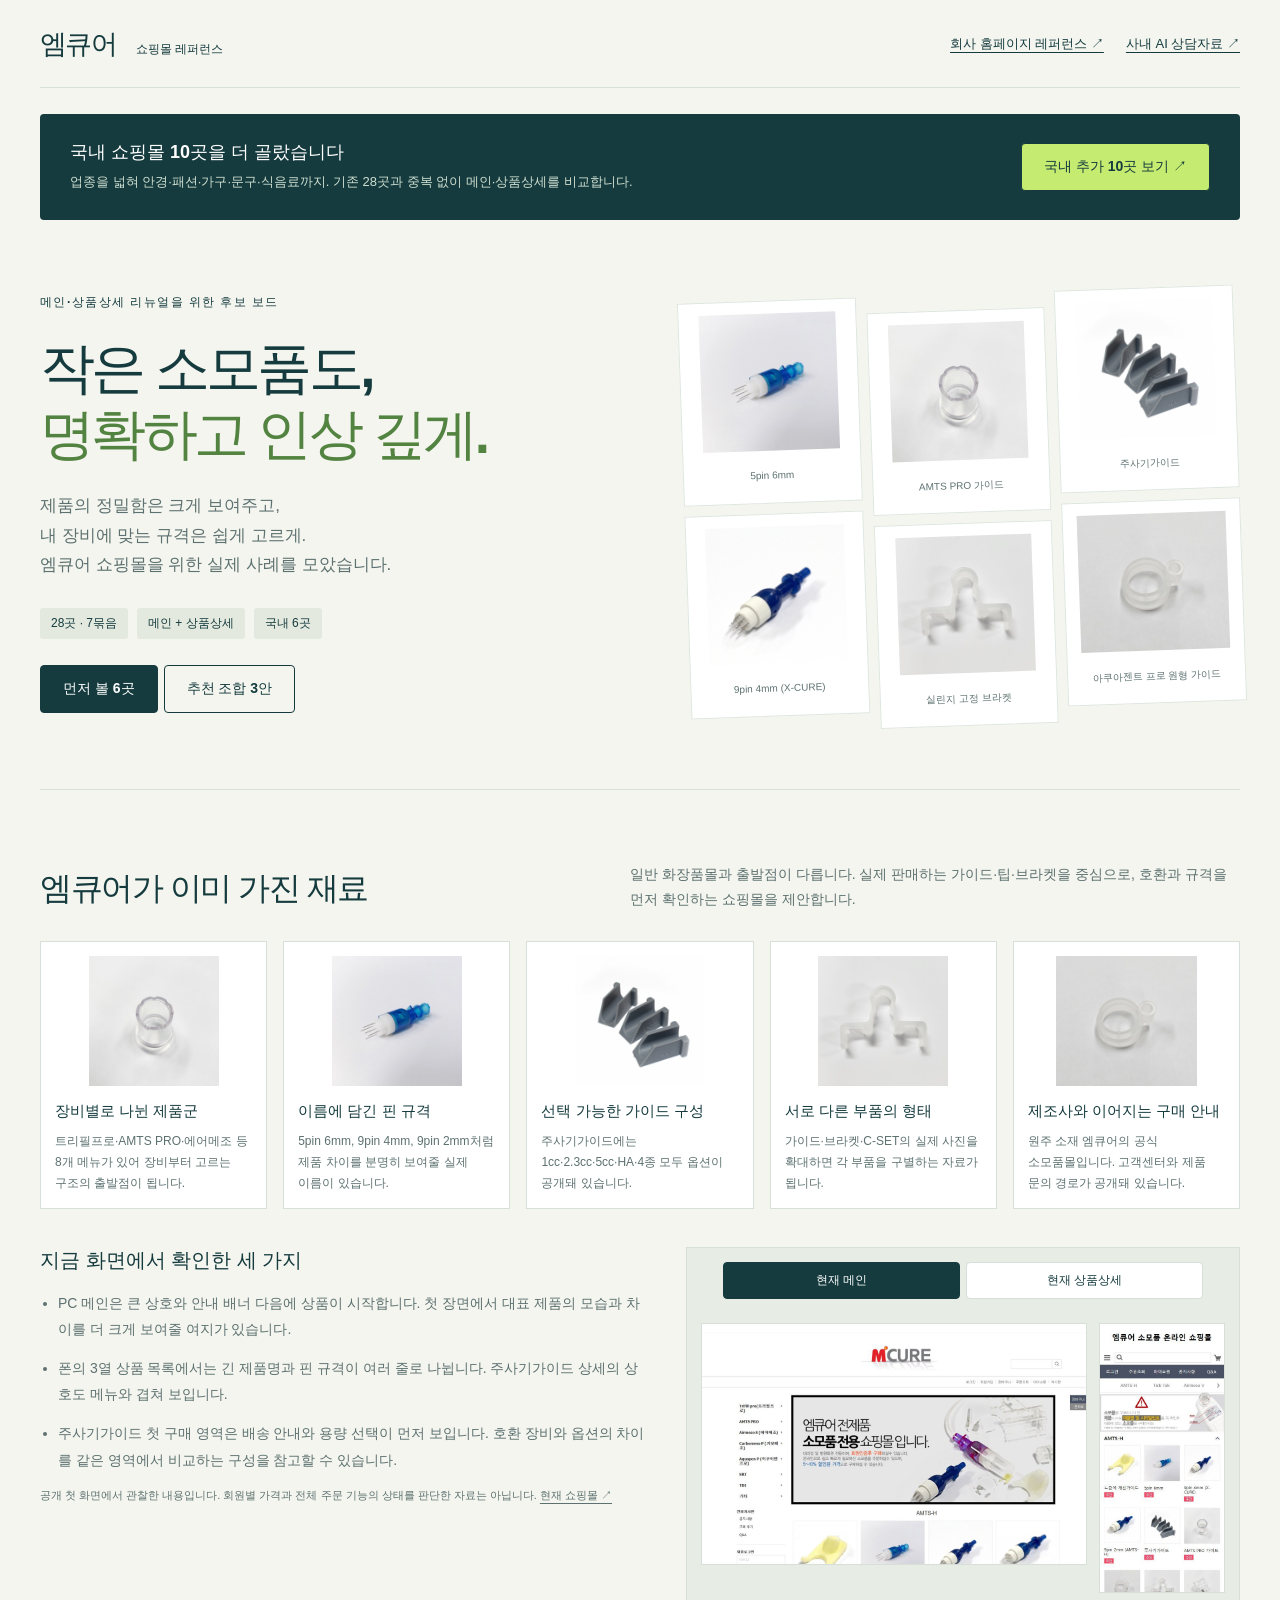
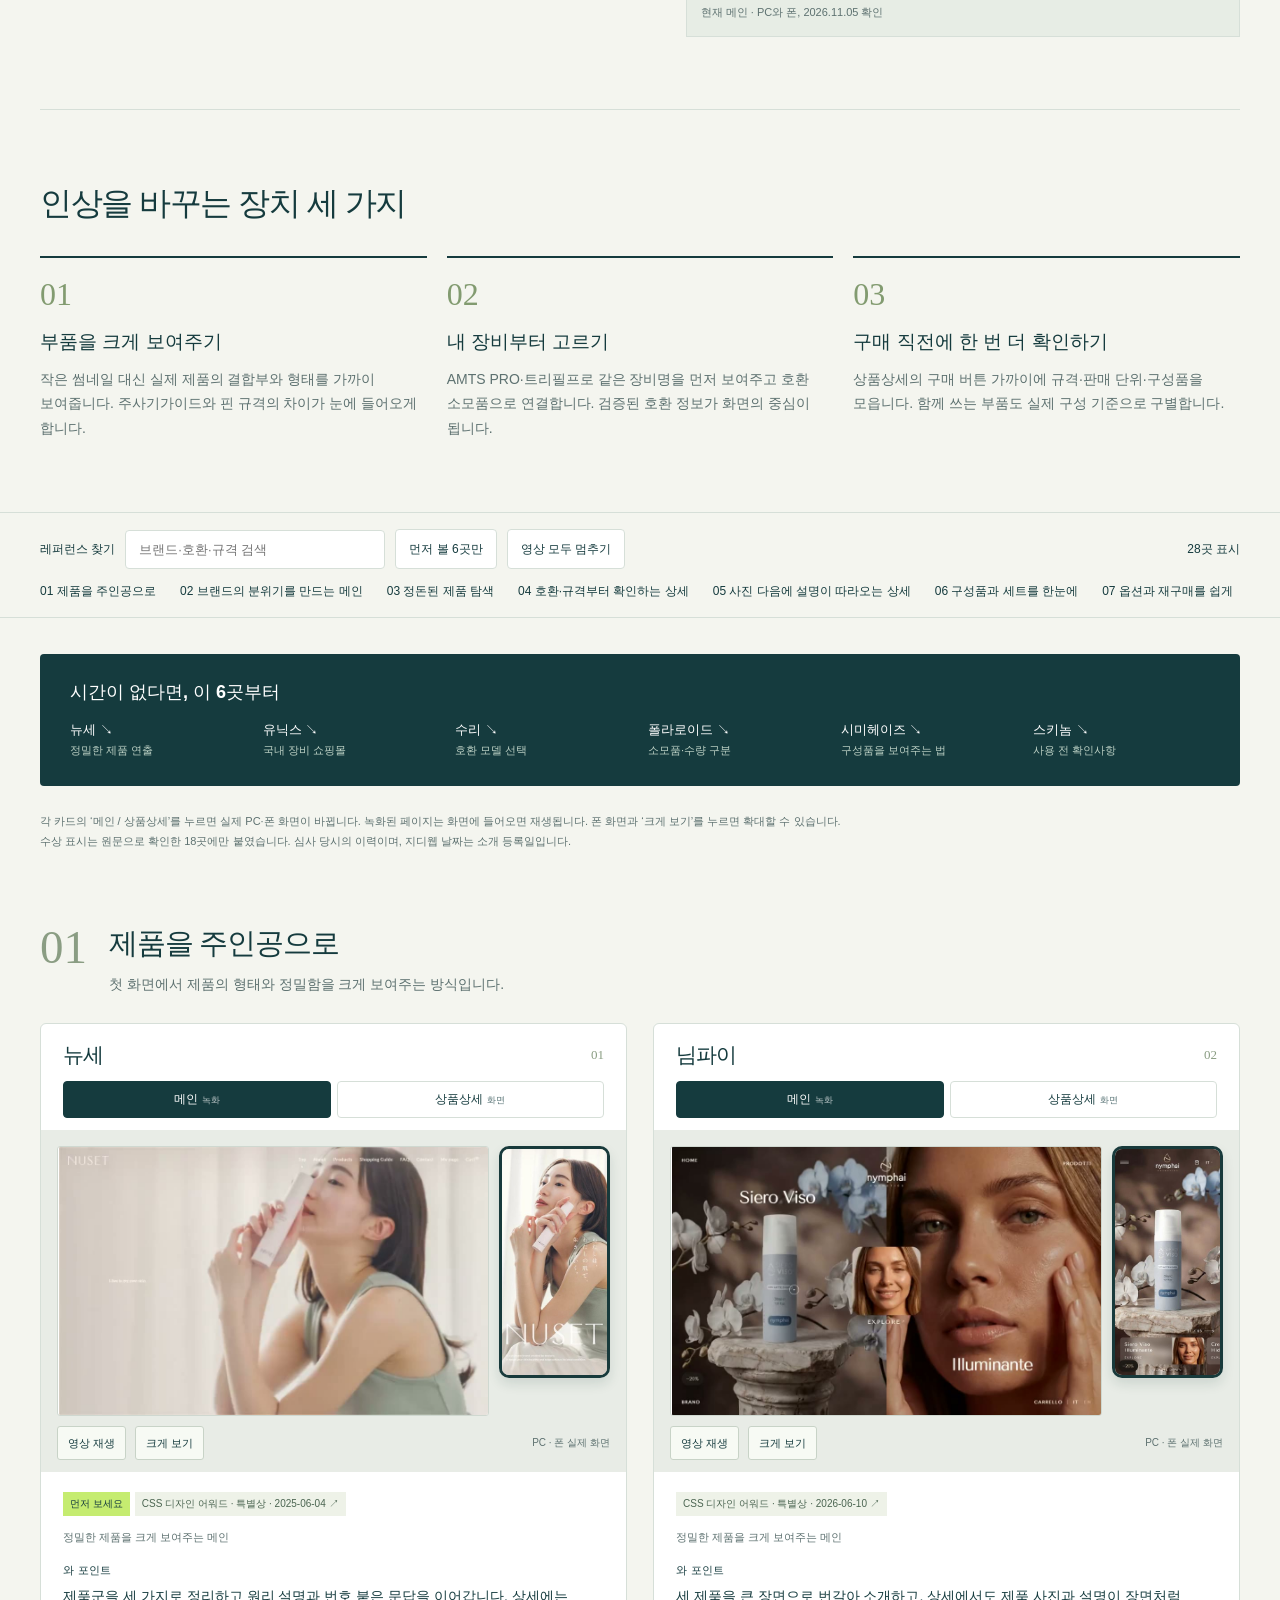
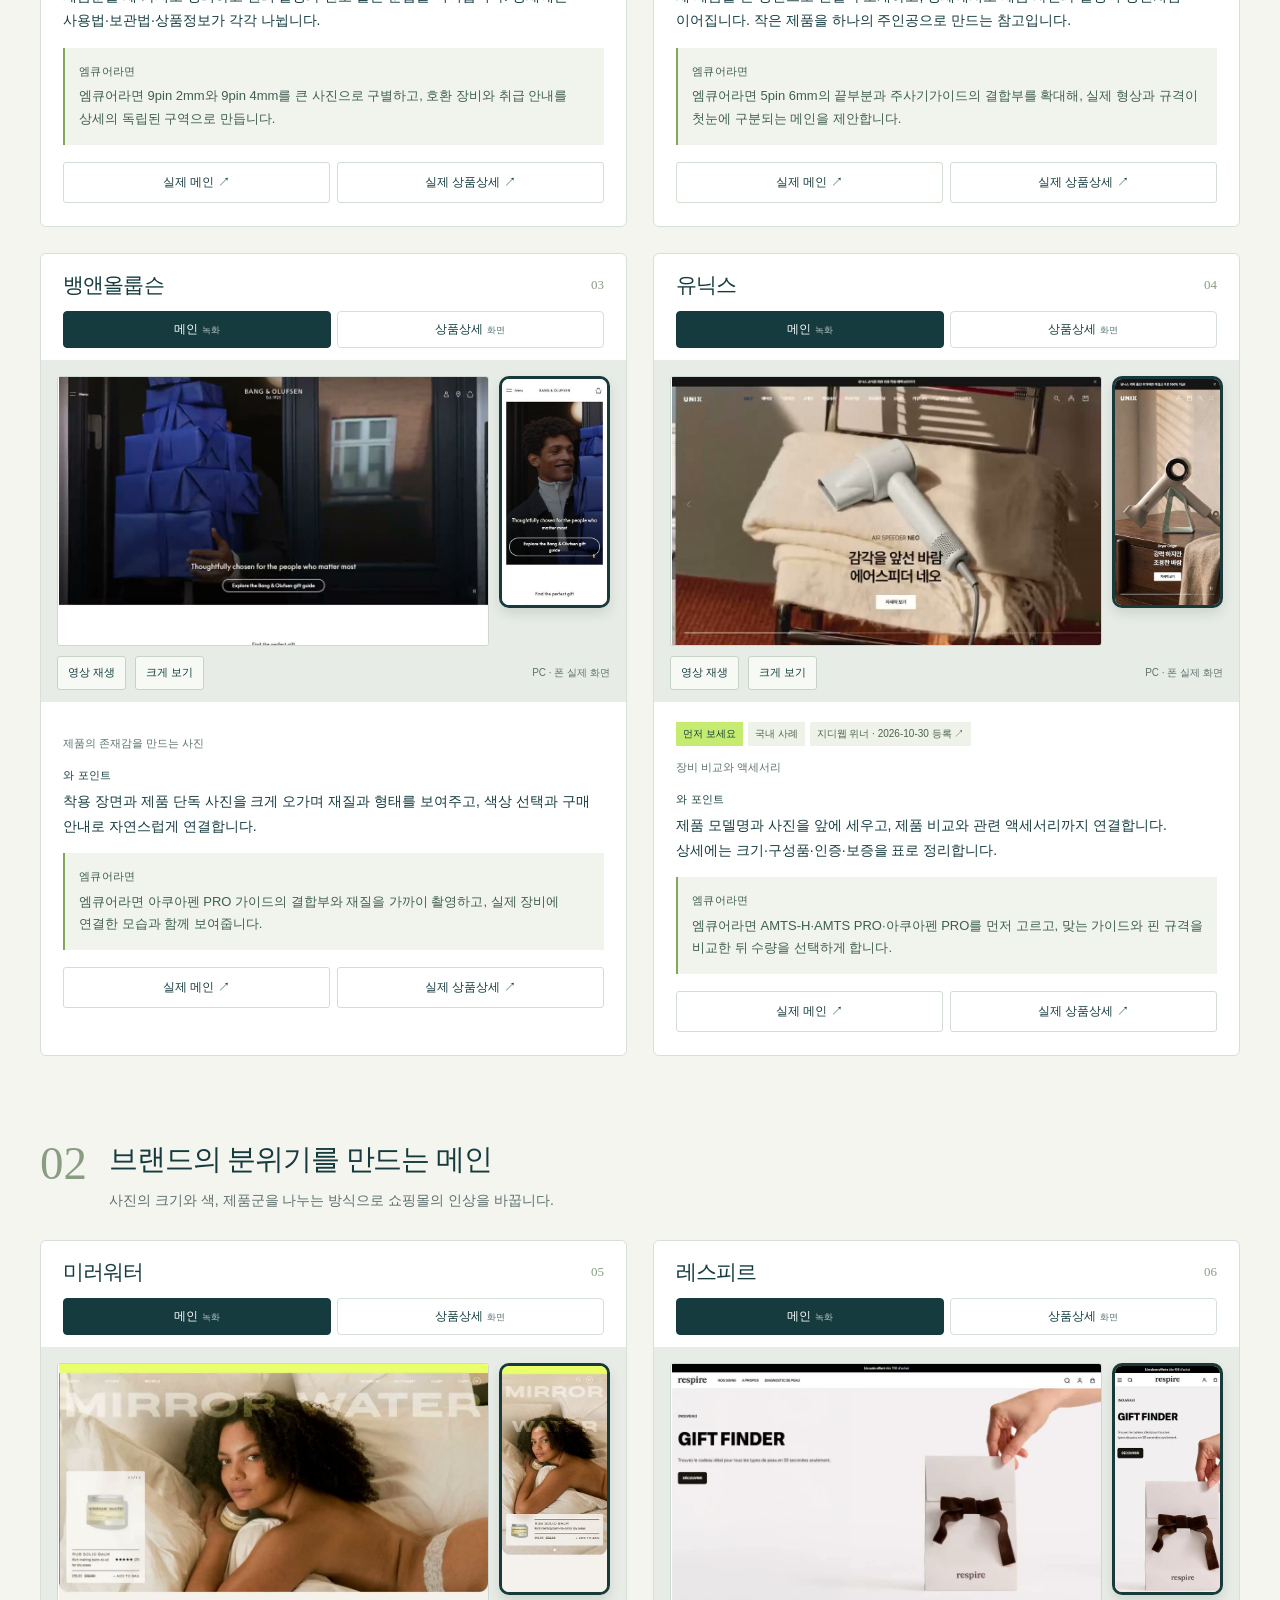
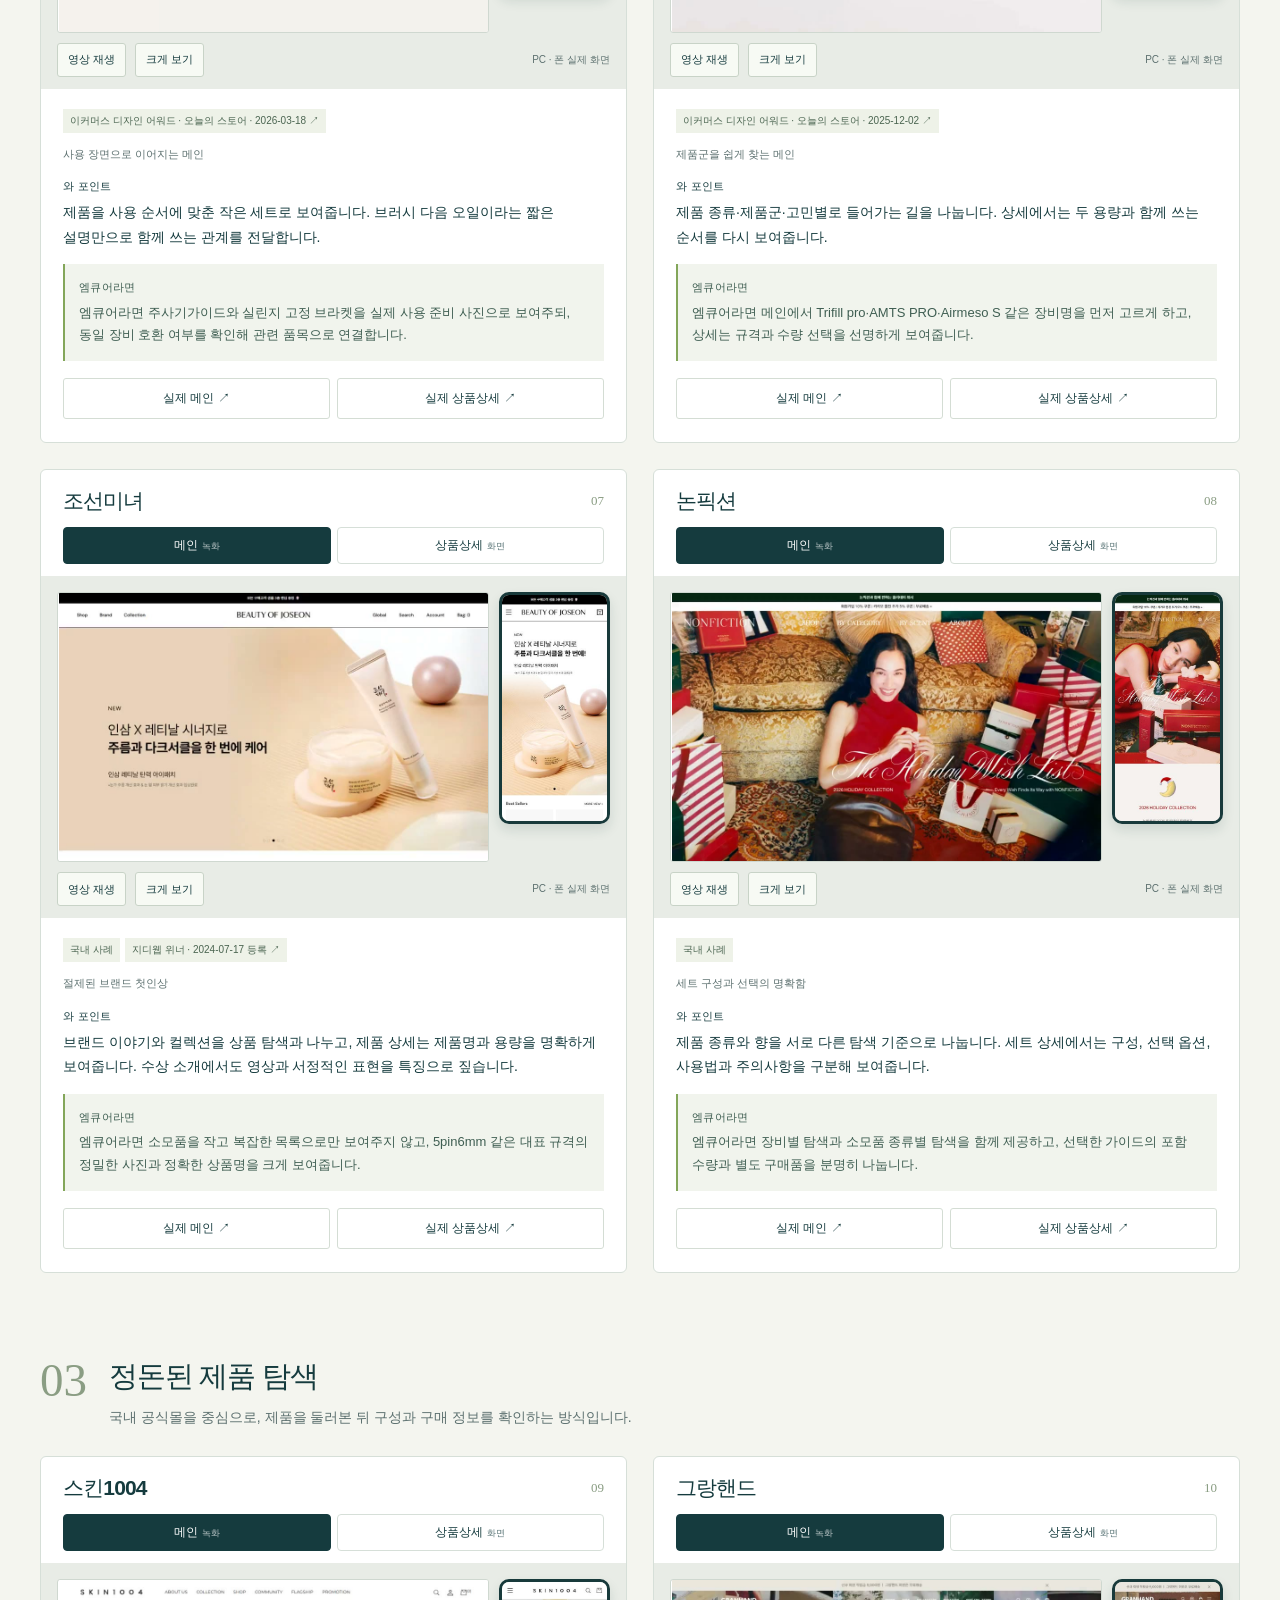
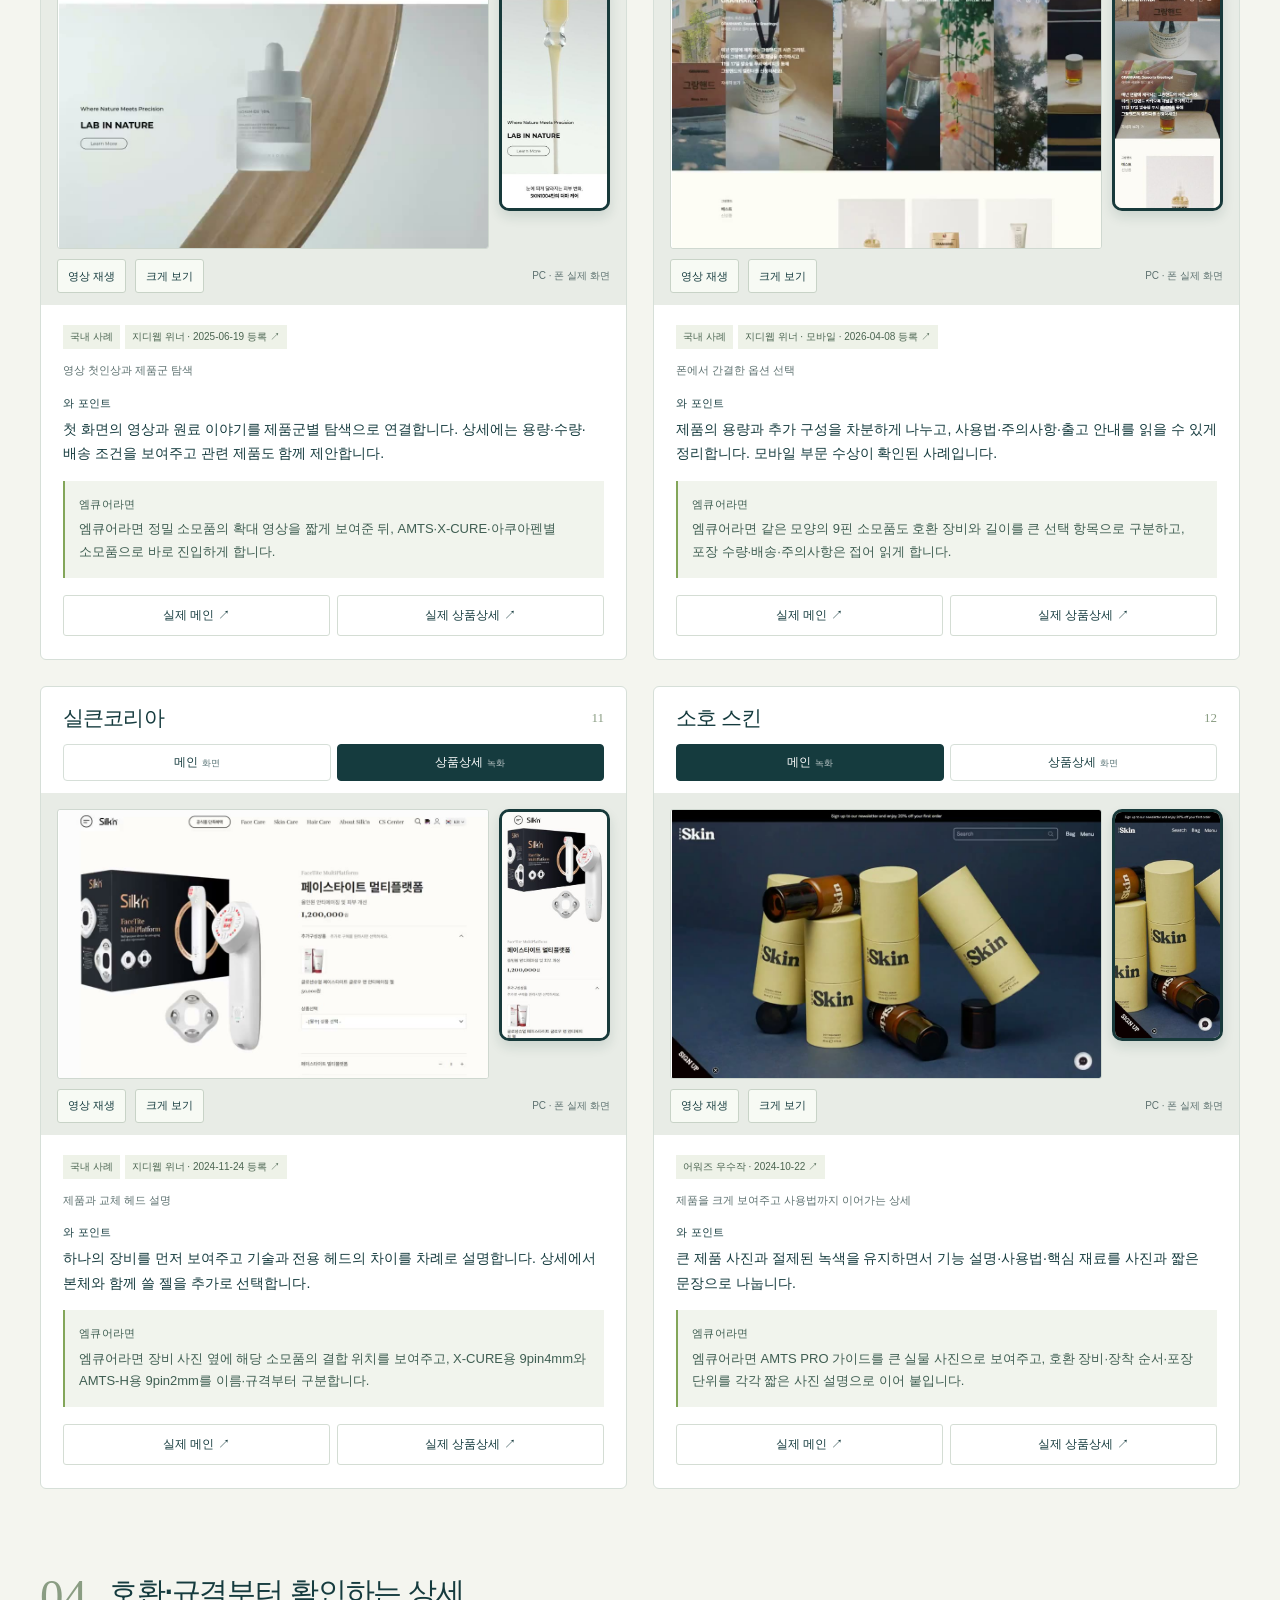
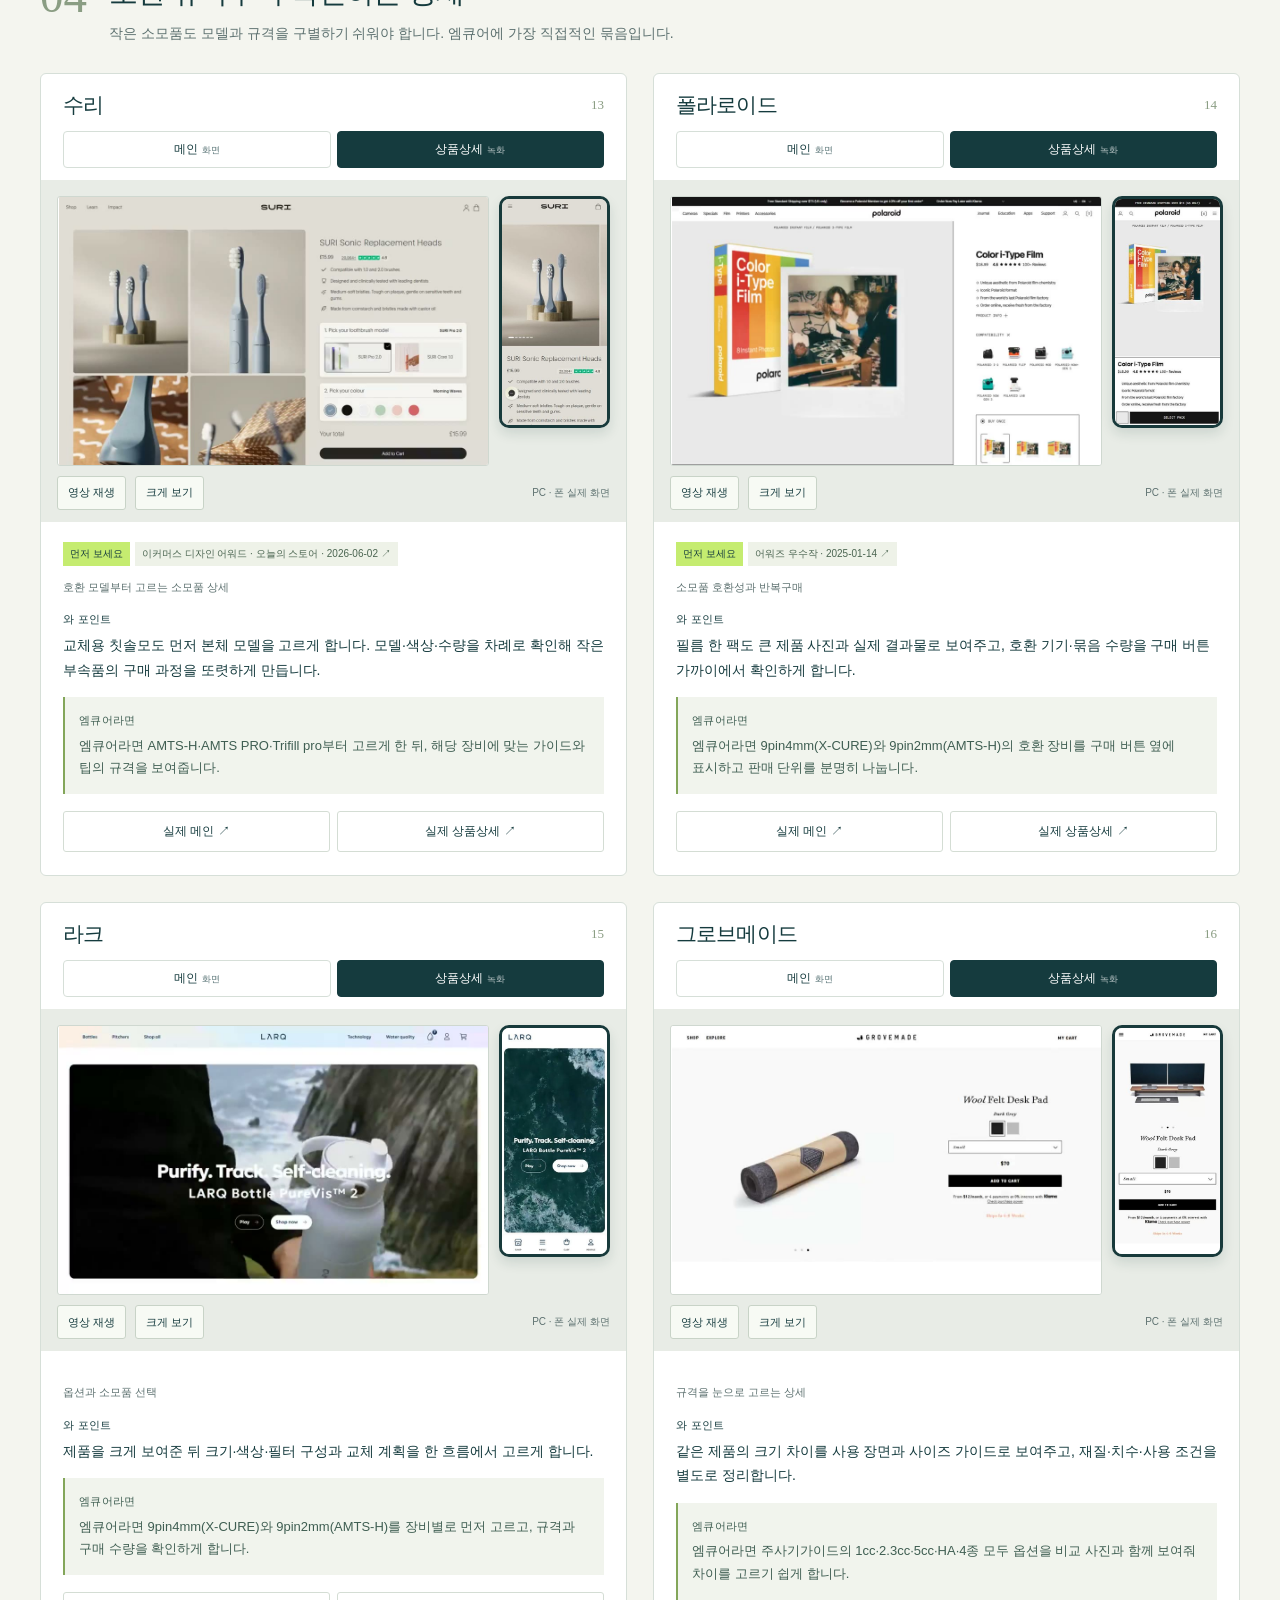
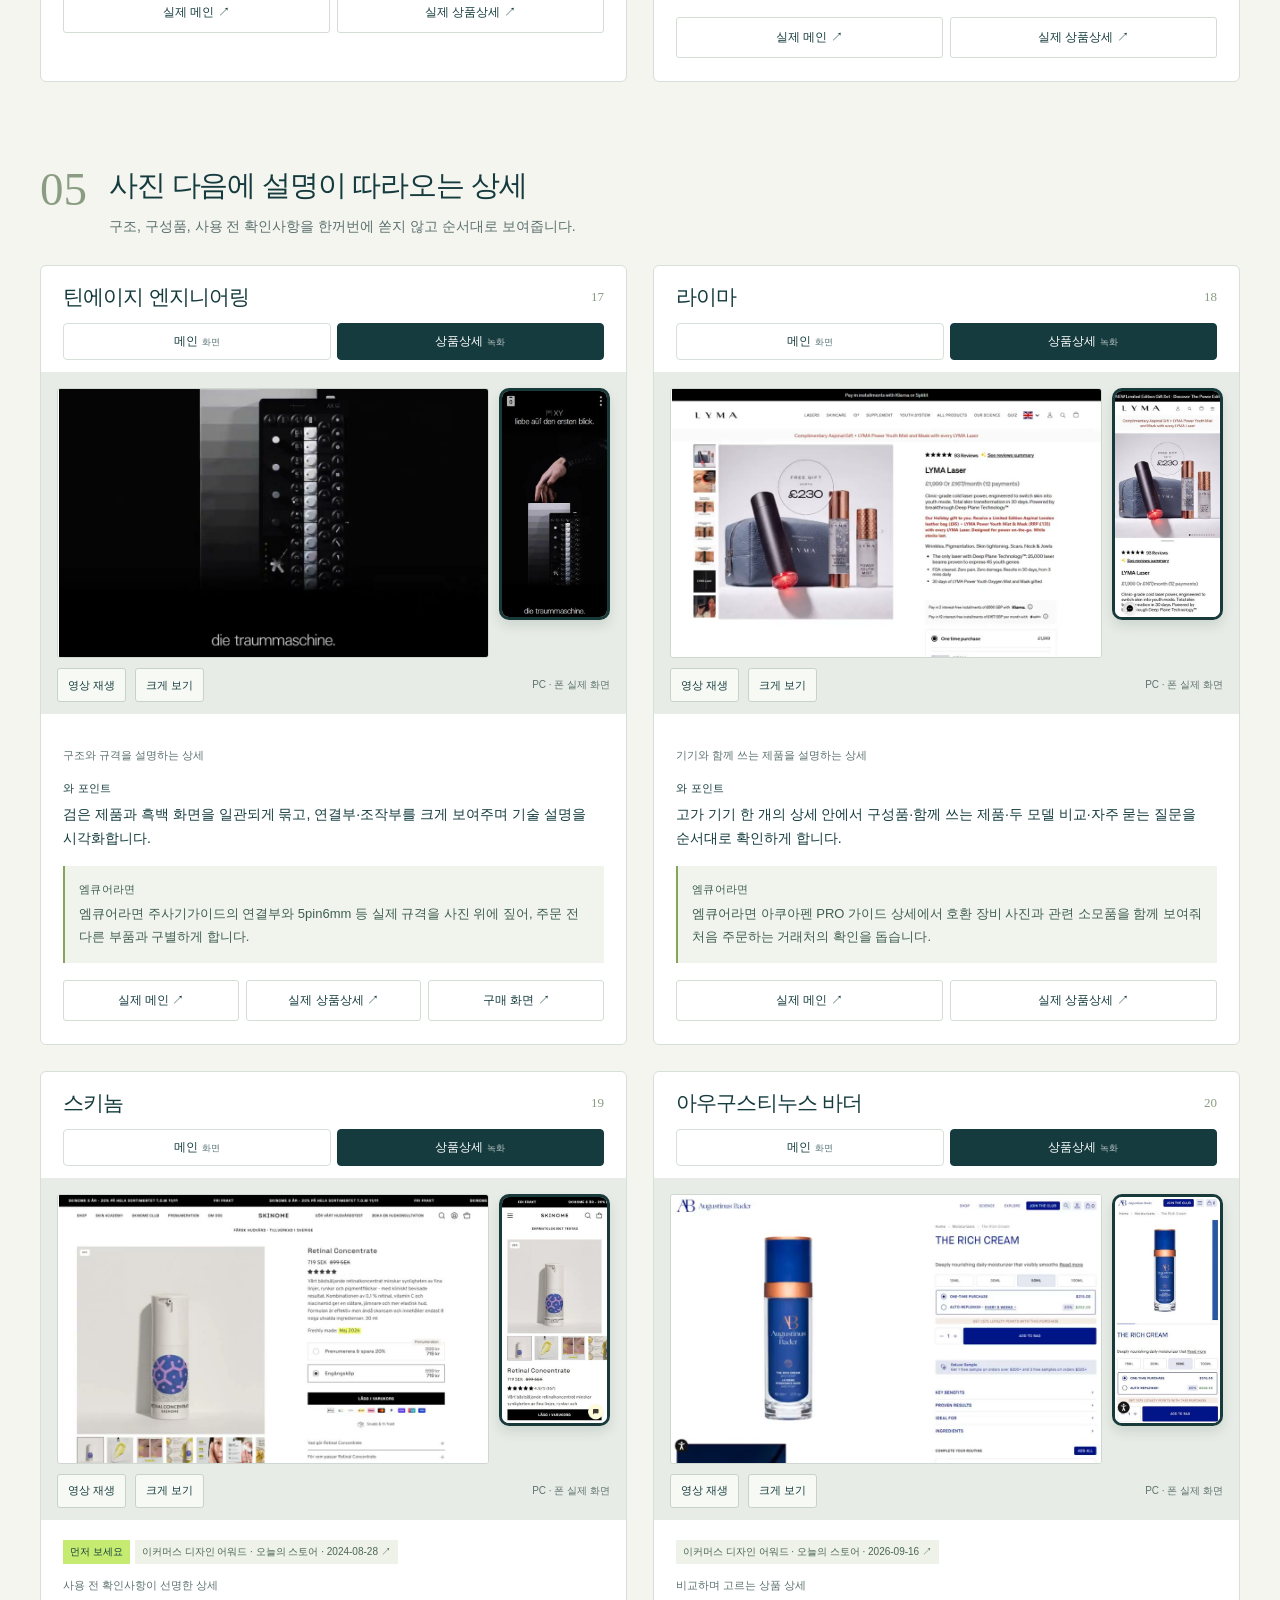
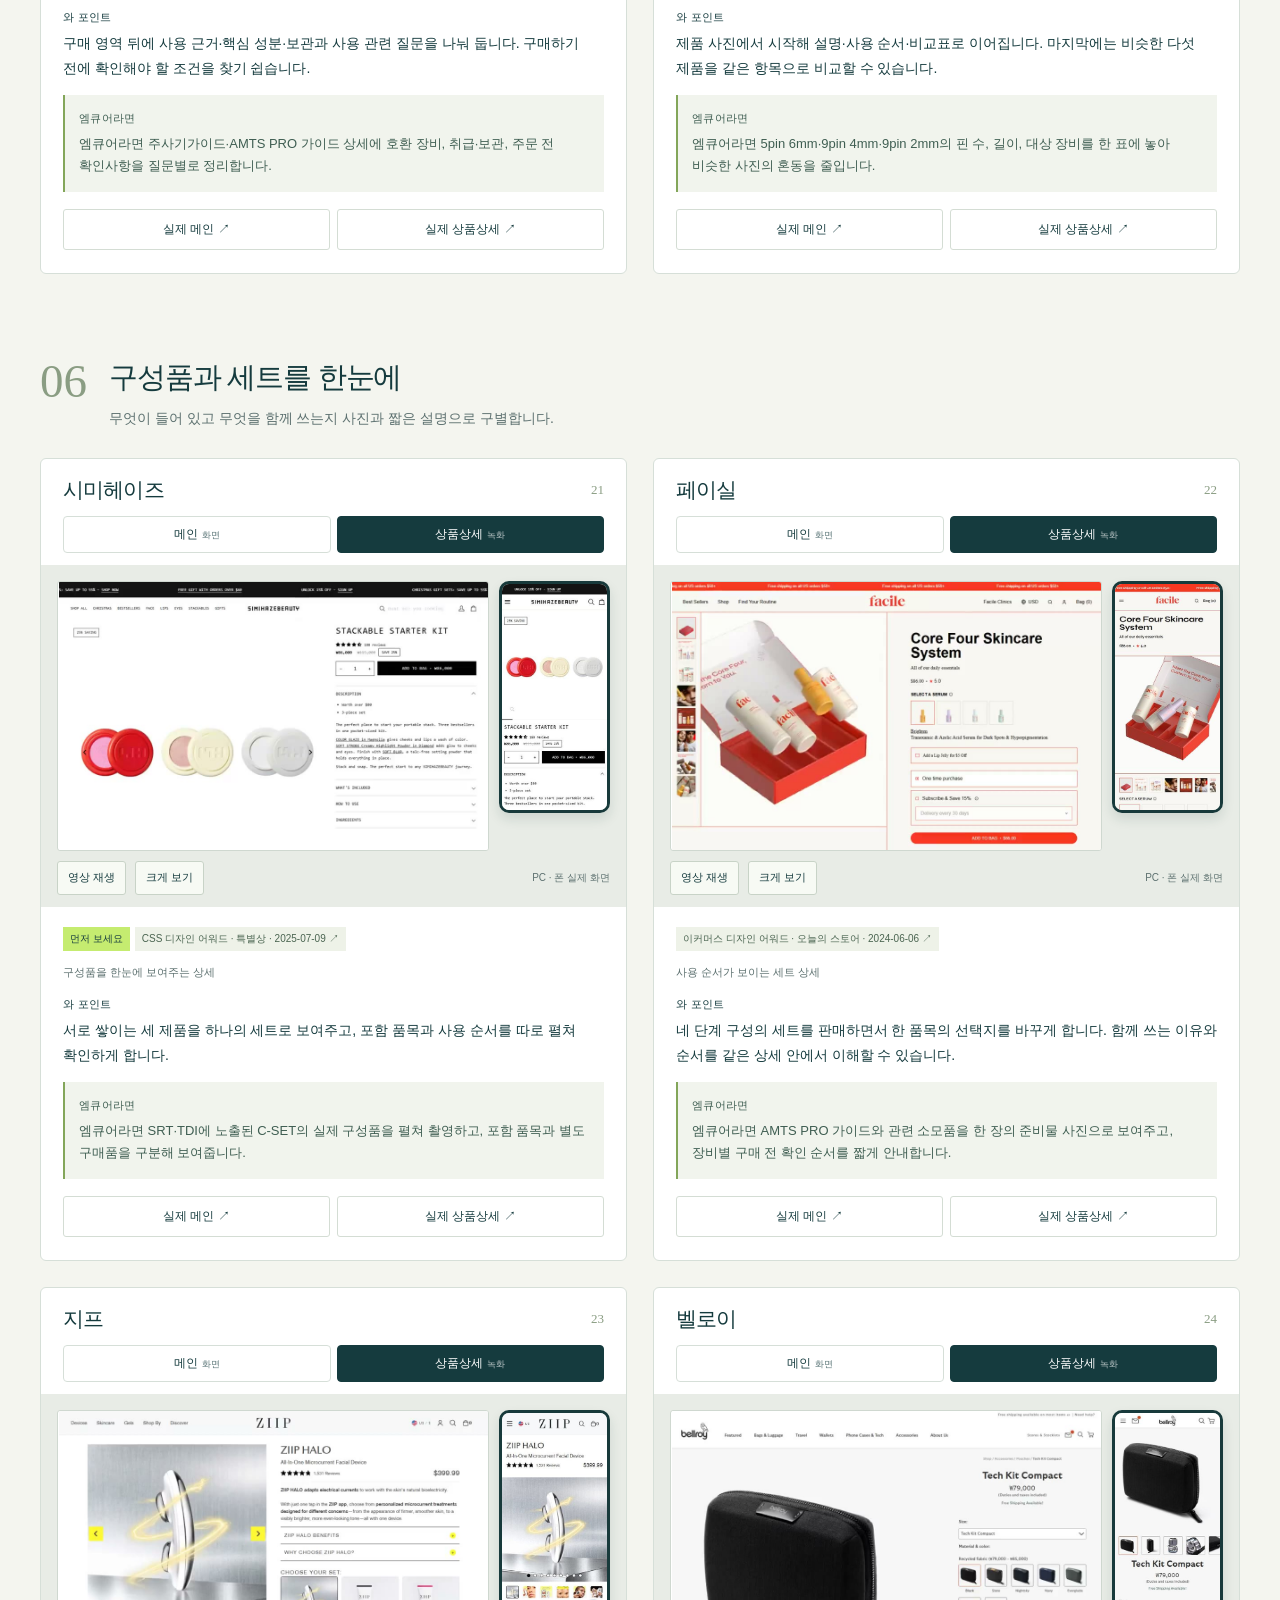
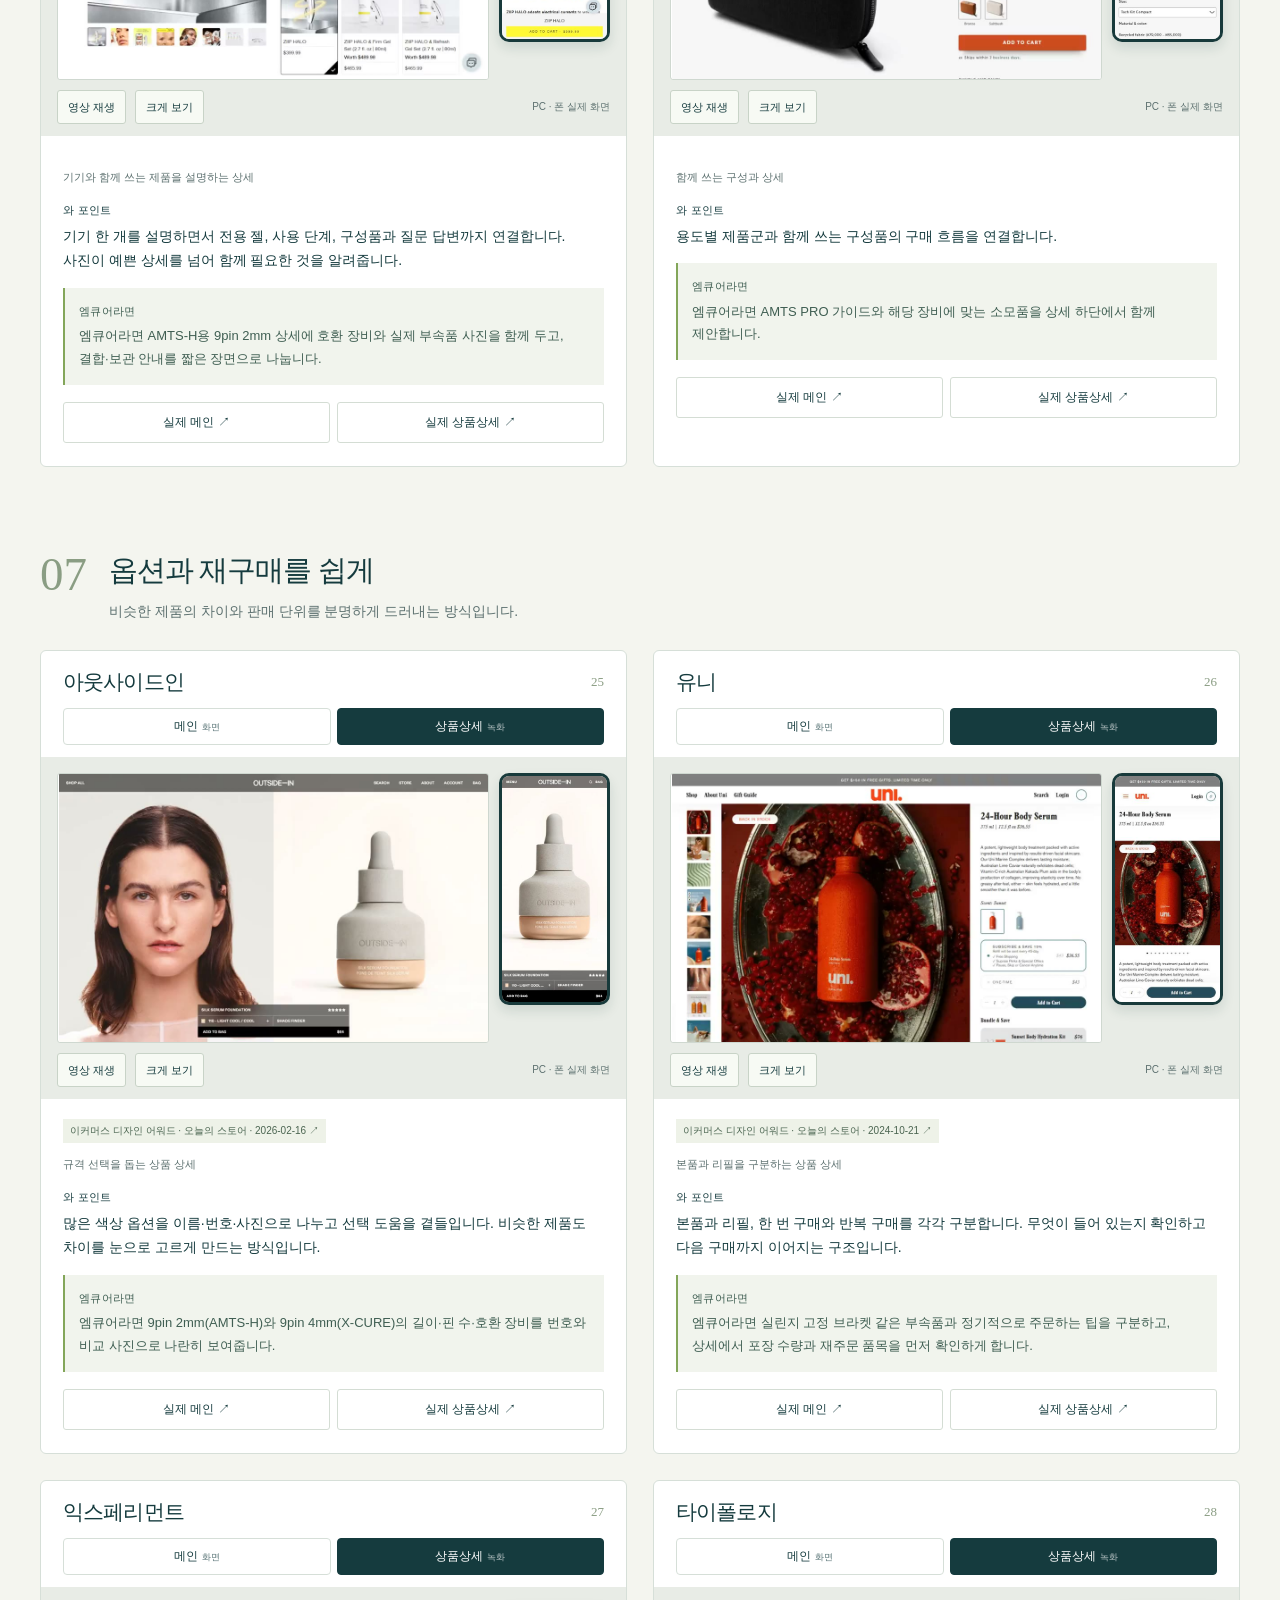
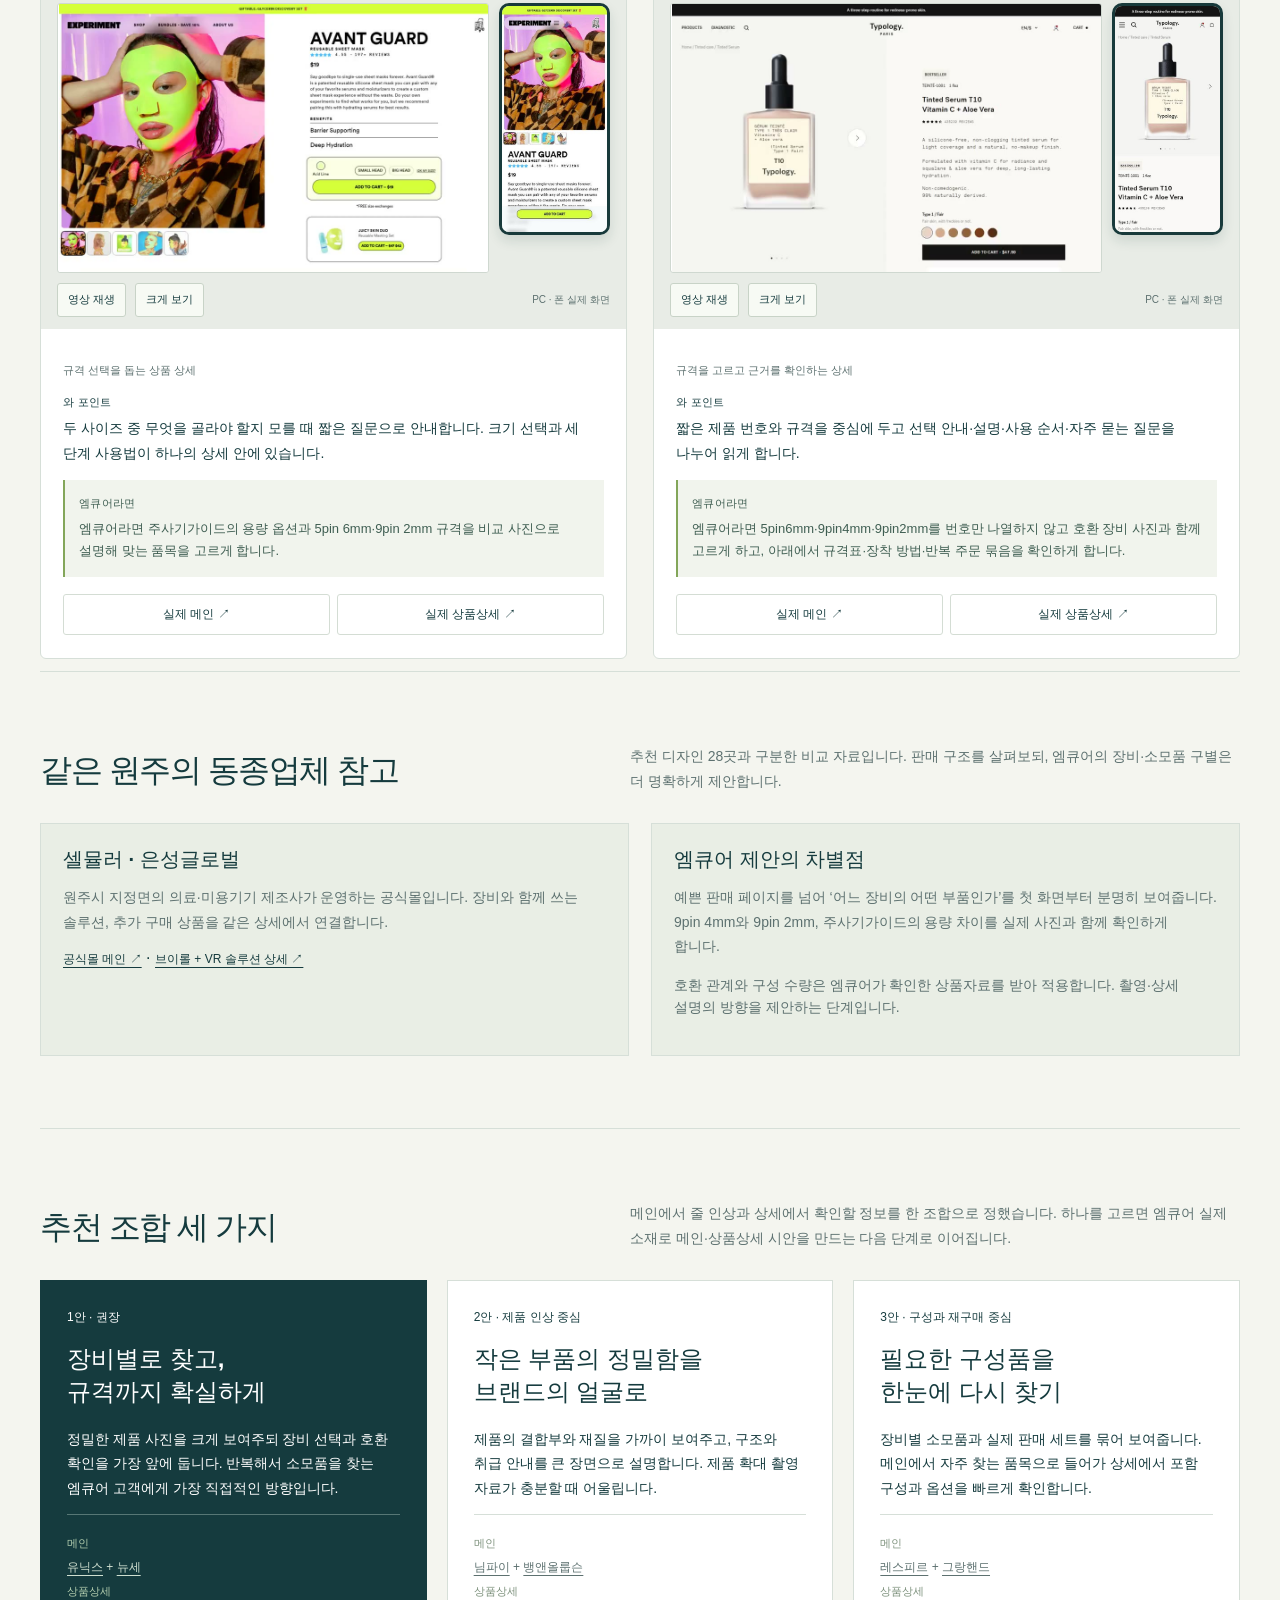
==== commit e1b87b05: "국내 쇼핑몰 참고 사례 10곳 추가" ====
--- a/index.html
+++ b/index.html
@@ -1,4 +1,4 @@
-<!doctype html><html lang="ko"><head><meta charset="utf-8"><meta name="viewport" content="width=device-width,initial-scale=1"><meta name="robots" content="noindex,nofollow"><meta name="description" content="엠큐어 소모품 쇼핑몰의 메인과 상품상세 리뉴얼을 위한 실제 레퍼런스 28곳. 화면·영상·추천 조합을 비교합니다."><meta name="theme-color" content="#153b3e"><title>엠큐어 쇼핑몰 메인·상품상세 레퍼런스</title><link rel="stylesheet" href="style.css"></head><body><header class="top wrap"><a class="wordmark" href="./">엠큐어 <small>쇼핑몰 레퍼런스</small></a><nav class="toplinks" aria-label="관련 제안자료"><a href="https://honest-family.github.io/mcure-references/" target="_blank" rel="noopener">회사 홈페이지 레퍼런스 ↗</a><a href="https://honest-family.github.io/mcure-references/consultation.html" target="_blank" rel="noopener">사내 AI 상담자료 ↗</a></nav></header><main><section class="hero wrap"><div><p class="eyebrow">메인·상품상세 리뉴얼을 위한 후보 보드</p><h1>작은 소모품도,<br><em>명확하고 인상 깊게.</em></h1><p class="lead">제품의 정밀함은 크게 보여주고,<br>내 장비에 맞는 규격은 쉽게 고르게.<br>엠큐어 쇼핑몰을 위한 실제 사례를 모았습니다.</p><div class="hero-meta"><span>28곳 · 7묶음</span><span>메인 + 상품상세</span><span>국내 6곳</span></div><a class="cta" href="#picks">먼저 볼 6곳</a><a class="cta light" href="#directions">추천 조합 3안</a></div><div class="mosaic" aria-label="엠큐어가 실제 판매하는 소모품"><figure><img src="img/product-2.jpg" alt="엠큐어 5pin 6mm"><figcaption>5pin 6mm</figcaption></figure><figure><img src="img/product-6.jpg" alt="엠큐어 AMTS PRO 가이드"><figcaption>AMTS PRO 가이드</figcaption></figure><figure><img src="img/product-5.jpg" alt="엠큐어 주사기가이드"><figcaption>주사기가이드</figcaption></figure><figure><img src="img/product-3.jpg" alt="엠큐어 9pin 4mm (X-CURE)"><figcaption>9pin 4mm (X-CURE)</figcaption></figure><figure><img src="img/product-8.jpg" alt="엠큐어 실린지 고정 브라켓"><figcaption>실린지 고정 브라켓</figcaption></figure><figure><img src="img/product-7.jpg" alt="엠큐어 아쿠아젠트 프로 원형 가이드"><figcaption>아쿠아젠트 프로 원형 가이드</figcaption></figure></div></section>
+<!doctype html><html lang="ko"><head><meta charset="utf-8"><meta name="viewport" content="width=device-width,initial-scale=1"><meta name="robots" content="noindex,nofollow"><meta name="description" content="엠큐어 소모품 쇼핑몰의 메인과 상품상세 리뉴얼을 위한 실제 레퍼런스 28곳. 화면·영상·추천 조합을 비교합니다."><meta name="theme-color" content="#153b3e"><title>엠큐어 쇼핑몰 메인·상품상세 레퍼런스</title><link rel="stylesheet" href="style.css"><link rel="stylesheet" href="korea.css"></head><body><header class="top wrap"><a class="wordmark" href="./">엠큐어 <small>쇼핑몰 레퍼런스</small></a><nav class="toplinks" aria-label="관련 제안자료"><a href="https://honest-family.github.io/mcure-references/" target="_blank" rel="noopener">회사 홈페이지 레퍼런스 ↗</a><a href="https://honest-family.github.io/mcure-references/consultation.html" target="_blank" rel="noopener">사내 AI 상담자료 ↗</a></nav></header><main><aside class="wrap picks extra-entry"><div><h2>국내 쇼핑몰 10곳을 더 골랐습니다</h2><p>업종을 넓혀 안경·패션·가구·문구·식음료까지. 기존 28곳과 중복 없이 메인·상품상세를 비교합니다.</p></div><a class="cta" href="korea.html">국내 추가 10곳 보기 ↗</a></aside><section class="hero wrap"><div><p class="eyebrow">메인·상품상세 리뉴얼을 위한 후보 보드</p><h1>작은 소모품도,<br><em>명확하고 인상 깊게.</em></h1><p class="lead">제품의 정밀함은 크게 보여주고,<br>내 장비에 맞는 규격은 쉽게 고르게.<br>엠큐어 쇼핑몰을 위한 실제 사례를 모았습니다.</p><div class="hero-meta"><span>28곳 · 7묶음</span><span>메인 + 상품상세</span><span>국내 6곳</span></div><a class="cta" href="#picks">먼저 볼 6곳</a><a class="cta light" href="#directions">추천 조합 3안</a></div><div class="mosaic" aria-label="엠큐어가 실제 판매하는 소모품"><figure><img src="img/product-2.jpg" alt="엠큐어 5pin 6mm"><figcaption>5pin 6mm</figcaption></figure><figure><img src="img/product-6.jpg" alt="엠큐어 AMTS PRO 가이드"><figcaption>AMTS PRO 가이드</figcaption></figure><figure><img src="img/product-5.jpg" alt="엠큐어 주사기가이드"><figcaption>주사기가이드</figcaption></figure><figure><img src="img/product-3.jpg" alt="엠큐어 9pin 4mm (X-CURE)"><figcaption>9pin 4mm (X-CURE)</figcaption></figure><figure><img src="img/product-8.jpg" alt="엠큐어 실린지 고정 브라켓"><figcaption>실린지 고정 브라켓</figcaption></figure><figure><img src="img/product-7.jpg" alt="엠큐어 아쿠아젠트 프로 원형 가이드"><figcaption>아쿠아젠트 프로 원형 가이드</figcaption></figure></div></section>
 <section class="section wrap" id="materials"><div class="section-head"><h2>엠큐어가 이미 가진 재료</h2><p>일반 화장품몰과 출발점이 다릅니다. 실제 판매하는 가이드·팁·브라켓을 중심으로, 호환과 규격을 먼저 확인하는 쇼핑몰을 제안합니다.</p></div><div class="strengths"><article class="strength"><img src="img/product-6.jpg" alt="AMTS PRO 가이드" loading="lazy"><h3>장비별로 나뉜 제품군</h3><p>트리필프로·AMTS PRO·에어메조 등 8개 메뉴가 있어 장비부터 고르는 구조의 출발점이 됩니다.</p></article><article class="strength"><img src="img/product-2.jpg" alt="5pin 6mm" loading="lazy"><h3>이름에 담긴 핀 규격</h3><p>5pin 6mm, 9pin 4mm, 9pin 2mm처럼 제품 차이를 분명히 보여줄 실제 이름이 있습니다.</p></article><article class="strength"><img src="img/product-5.jpg" alt="주사기가이드" loading="lazy"><h3>선택 가능한 가이드 구성</h3><p>주사기가이드에는 1cc·2.3cc·5cc·HA·4종 모두 옵션이 공개돼 있습니다.</p></article><article class="strength"><img src="img/product-8.jpg" alt="실린지 고정 브라켓" loading="lazy"><h3>서로 다른 부품의 형태</h3><p>가이드·브라켓·C-SET의 실제 사진을 확대하면 각 부품을 구별하는 자료가 됩니다.</p></article><article class="strength"><img src="img/product-7.jpg" alt="아쿠아젠트 프로 원형 가이드" loading="lazy"><h3>제조사와 이어지는 구매 안내</h3><p>원주 소재 엠큐어의 공식 소모품몰입니다. 고객센터와 제품 문의 경로가 공개돼 있습니다.</p></article></div><div class="current"><div><h3>지금 화면에서 확인한 세 가지</h3><ul><li>PC 메인은 큰 상호와 안내 배너 다음에 상품이 시작합니다. 첫 장면에서 대표 제품의 모습과 차이를 더 크게 보여줄 여지가 있습니다.</li><li>폰의 3열 상품 목록에서는 긴 제품명과 핀 규격이 여러 줄로 나뉩니다. 주사기가이드 상세의 상호도 메뉴와 겹쳐 보입니다.</li><li>주사기가이드 첫 구매 영역은 배송 안내와 용량 선택이 먼저 보입니다. 호환 장비와 옵션의 차이를 같은 영역에서 비교하는 구성을 참고할 수 있습니다.</li></ul><p class="tiny">공개 첫 화면에서 관찰한 내용입니다. 회원별 가격과 전체 주문 기능의 상태를 판단한 자료는 아닙니다. <a href="https://www.mcure1.co.kr/index.html" target="_blank" rel="noopener">현재 쇼핑몰 ↗</a></p></div><div class="current-media"><div class="tabs" role="tablist" aria-label="현재 엠큐어 화면"><button type="button" role="tab" data-current="main" aria-selected="true">현재 메인</button><button type="button" role="tab" data-current="detail" aria-selected="false">현재 상품상세</button></div><div class="current-shots"><img src="cap/mcure-main.jpg" alt="현재 엠큐어 메인 PC 화면" loading="lazy"><img class="current-phone" src="cap/mcure-main_m.jpg" alt="현재 엠큐어 메인 폰 화면" loading="lazy"></div><p class="caption" id="current-caption">현재 메인 · PC와 폰, 2026.11.05 확인</p></div></div></section>
 <section class="section wrap"><div class="section-head"><h2>인상을 바꾸는 장치 세 가지</h2></div><div class="devices"><article class="device"><span>01</span><h3>부품을 크게 보여주기</h3><p>작은 썸네일 대신 실제 제품의 결합부와 형태를 가까이 보여줍니다. 주사기가이드와 핀 규격의 차이가 눈에 들어오게 합니다.</p></article><article class="device"><span>02</span><h3>내 장비부터 고르기</h3><p>AMTS PRO·트리필프로 같은 장비명을 먼저 보여주고 호환 소모품으로 연결합니다. 검증된 호환 정보가 화면의 중심이 됩니다.</p></article><article class="device"><span>03</span><h3>구매 직전에 한 번 더 확인하기</h3><p>상품상세의 구매 버튼 가까이에 규격·판매 단위·구성품을 모읍니다. 함께 쓰는 부품도 실제 구성 기준으로 구별합니다.</p></article></div></section>
 <div class="navigator"><div class="wrap nav-inner"><div class="filters"><label for="ref-search">레퍼런스 찾기</label><input id="ref-search" type="search" placeholder="브랜드·호환·규격 검색"><button id="picks-only" type="button" aria-pressed="false">먼저 볼 6곳만</button><button id="motion-toggle" type="button" aria-pressed="false">영상 모두 멈추기</button><span id="result-count">28곳 표시</span></div><nav class="groupnav" aria-label="레퍼런스 묶음"><a href="#g-hero">01 제품을 주인공으로</a><a href="#g-material">02 브랜드의 분위기를 만드는 메인</a><a href="#g-korea">03 정돈된 제품 탐색</a><a href="#g-compatibility">04 호환·규격부터 확인하는 상세</a><a href="#g-information">05 사진 다음에 설명이 따라오는 상세</a><a href="#g-sets">06 구성품과 세트를 한눈에</a><a href="#g-options">07 옵션과 재구매를 쉽게</a></nav></div></div>
--- a/korea.css
+++ b/korea.css
@@ -0,0 +1,3 @@
+@charset "UTF-8";
+.extra-hero{gap:44px}.extra-hero h1{font-size:clamp(39px,4vw,60px)}.hero-caption{font-size:11px;color:var(--muted);margin-top:18px}.extra-mosaic{display:grid;grid-template-columns:1fr 1fr;gap:14px;transform:rotate(-2deg)}.extra-mosaic a{text-decoration:none;background:#fff;border:1px solid var(--line);overflow:hidden}.extra-mosaic a:nth-child(even){transform:translateY(22px)}.extra-mosaic img{aspect-ratio:1.6;object-fit:cover;width:100%}.extra-mosaic span{display:block;padding:11px 12px;font-size:12px;font-weight:700}.extra-mosaic small{font-size:10px;color:var(--muted);font-weight:400;margin-left:5px}.page-notes{margin:0 0 18px;display:grid;gap:12px;font-size:12px;line-height:1.7}.page-notes dt{font-size:10px;font-weight:700;color:var(--muted);margin-bottom:3px}.page-notes dd{margin:0}.extra-entry{display:flex;align-items:center;justify-content:space-between;gap:24px;margin-top:26px}.extra-entry h2{margin-bottom:7px}.extra-entry p{font-size:13px;color:#cfdfd0}.extra-entry .cta{background:var(--accent);color:var(--ink);white-space:nowrap}.extra-hero~.wrap .picklinks{grid-template-columns:repeat(5,1fr)}
+@media(max-width:700px){.extra-hero{gap:32px}.extra-hero h1{font-size:39px}.extra-mosaic{gap:10px;margin:0 3px 22px}.extra-mosaic span{font-size:10px;padding:9px}.extra-mosaic small{display:block;margin:3px 0 0;font-size:9px}.extra-entry{display:block;padding:20px}.extra-entry h2{font-size:18px}.extra-entry p{font-size:12px;margin-bottom:15px}.extra-entry .cta{width:100%}.extra-hero~.wrap .picklinks{grid-template-columns:repeat(2,1fr)}}
